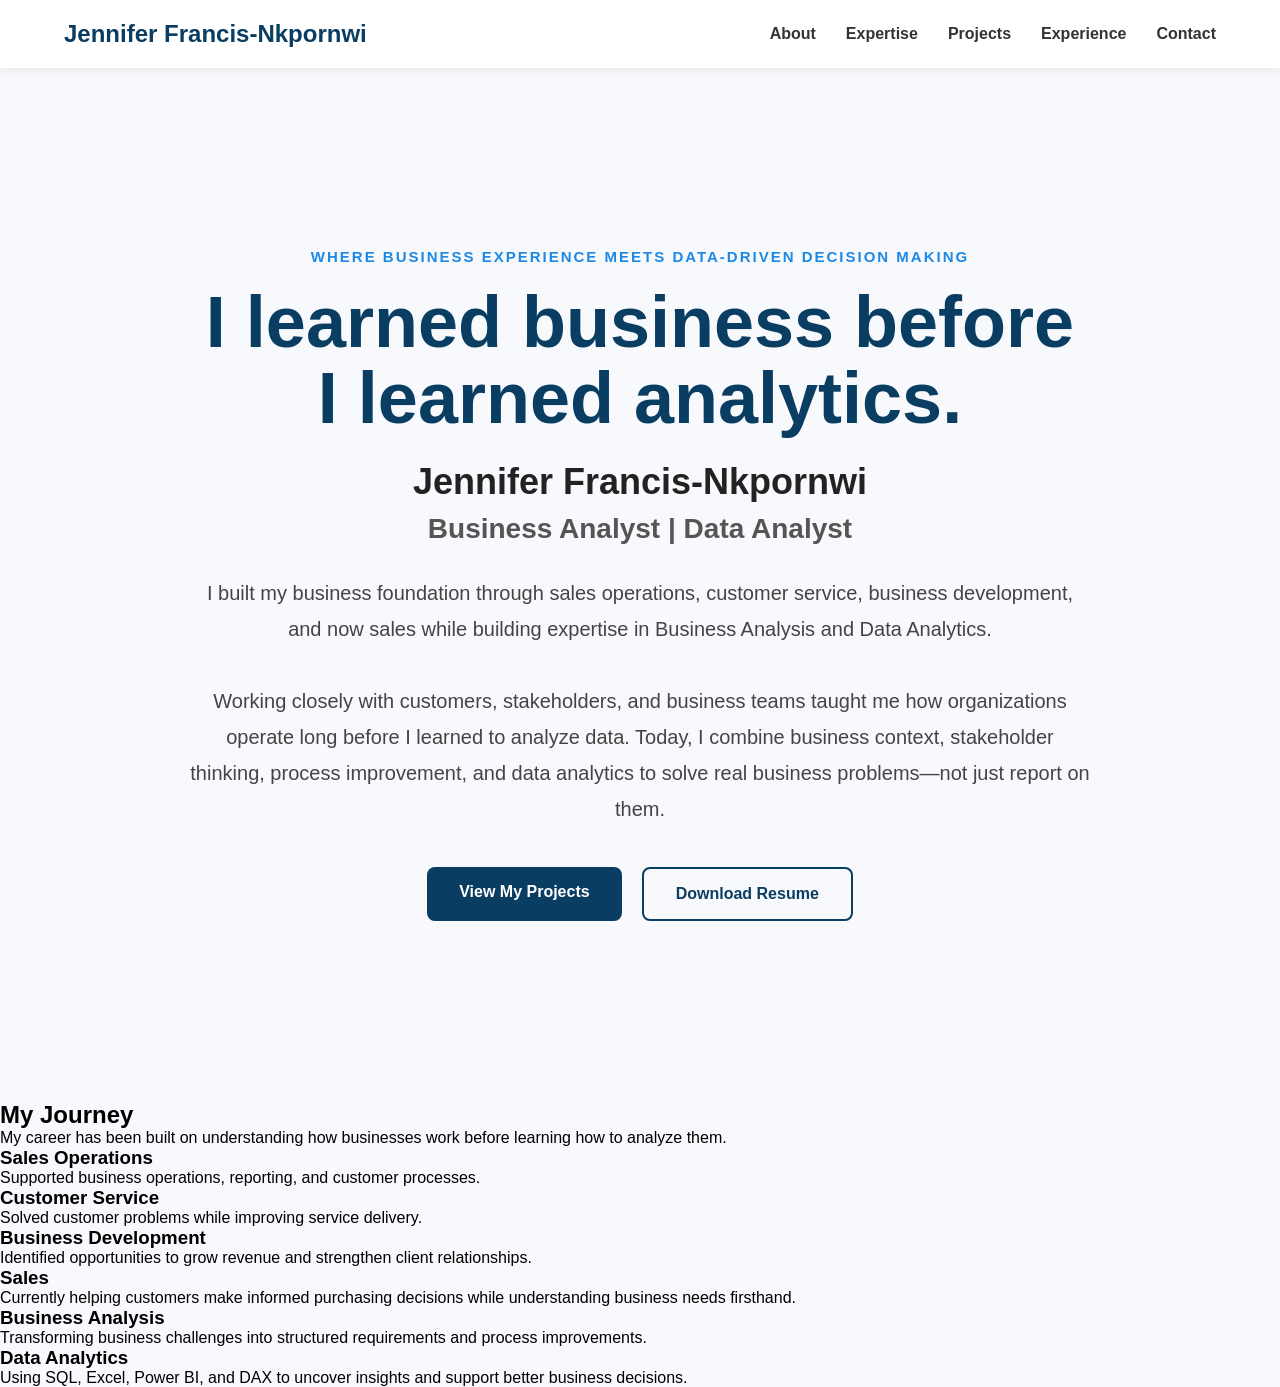
==== index.html @ 4ecb580e "Update index.html" ====
<!DOCTYPE html>
<html lang="en">
<head>
    <meta charset="UTF-8">
    <meta name="viewport" content="width=device-width, initial-scale=1.0">
    <title>Jennifer Francis-Nkpornwi | Business Analyst | Data Analyst</title>

    <link rel="stylesheet" href="css/style.css">
</head>

<body>

    <header>

        <nav class="navbar">

            <div class="logo">
                Jennifer Francis-Nkpornwi
            </div>

            <ul class="nav-links">

                <li><a href="#about">About</a></li>

                <li><a href="#competencies">Expertise</a></li>

                <li><a href="#projects">Projects</a></li>

                <li><a href="#experience">Experience</a></li>

                <li><a href="#contact">Contact</a></li>

            </ul>

        </nav>

    </header>
<section class="hero">

    <div class="hero-content">

        <p class="hero-tagline">
            WHERE BUSINESS EXPERIENCE MEETS DATA-DRIVEN DECISION MAKING
        </p>

        <h1 class="hero-headline">
            I learned business before I learned analytics.
        </h1>

        <h2 class="hero-name">
            Jennifer Francis-Nkpornwi
        </h2>

        <h3 class="hero-title">
            Business Analyst | Data Analyst
        </h3>

        <p class="hero-description">

            I built my business foundation through sales operations,
            customer service, business development, and now sales while
            building expertise in Business Analysis and Data Analytics.

            <br><br>

            Working closely with customers, stakeholders, and business teams
            taught me how organizations operate long before I learned to analyze data.
            Today, I combine business context, stakeholder thinking,
            process improvement, and data analytics to solve real business problems—not just report on them.

        </p>

        <div class="hero-buttons">

            <a href="#projects" class="primary-btn">
                View My Projects
            </a>

            <a href="#" class="secondary-btn">
                Download Resume
            </a>

        </div>

    </div>

</section>
    <section id="about" class="about">

    <div class="section-title">
        <h2>My Journey</h2>
        <p>
            My career has been built on understanding how businesses work before learning how to analyze them.
        </p>
    </div>

    <div class="journey-grid">

        <div class="journey-card">
            <h3>Sales Operations</h3>
            <p>Supported business operations, reporting, and customer processes.</p>
        </div>

        <div class="journey-card">
            <h3>Customer Service</h3>
            <p>Solved customer problems while improving service delivery.</p>
        </div>

        <div class="journey-card">
            <h3>Business Development</h3>
            <p>Identified opportunities to grow revenue and strengthen client relationships.</p>
        </div>

        <div class="journey-card">
            <h3>Sales</h3>
            <p>Currently helping customers make informed purchasing decisions while understanding business needs firsthand.</p>
        </div>

        <div class="journey-card">
            <h3>Business Analysis</h3>
            <p>Transforming business challenges into structured requirements and process improvements.</p>
        </div>

        <div class="journey-card">
            <h3>Data Analytics</h3>
            <p>Using SQL, Excel, Power BI, and DAX to uncover insights and support better business decisions.</p>
        </div>

    </div>

</section>
</body>

<script src="js/script.js"></script>

</html>
---- css/style.css ----
/* Reset */

*{
    margin:0;
    padding:0;
    box-sizing:border-box;
}

/* Page */

body{

    font-family:Arial, Helvetica, sans-serif;

    background:#f7f9fc;

}

/* Header */

header{

    background:white;

    box-shadow:0 2px 10px rgba(0,0,0,.08);

}

/* Navigation */

.navbar{

    width:90%;

    max-width:1200px;

    margin:auto;

    display:flex;

    justify-content:space-between;

    align-items:center;

    padding:20px 0;

}

/* Name */

.logo{

    font-size:24px;

    font-weight:bold;

    color:#0A3D62;

}

/* Menu */

.nav-links{

    list-style:none;

    display:flex;

    gap:30px;

}

/* Links */

.nav-links a{

    text-decoration:none;

    color:#333;

    font-weight:600;

}

/* Hover */

.nav-links a:hover{

    color:#1E88E5;

}




/* ===========================
   HERO SECTION
=========================== */

.hero{

    width:90%;

    max-width:1200px;

    margin:100px auto;

    padding:80px 0;

}

.hero-content{

    max-width:900px;

    margin:auto;

    text-align:center;

}
.hero-tagline{

    color:#1E88E5;

    font-size:15px;

    font-weight:700;

    letter-spacing:2px;

    text-transform:uppercase;

    margin-bottom:20px;

}

.hero-headline{

    font-size:72px;

    line-height:1.05;

    color:#0A3D62;

    margin-bottom:25px;

    font-weight:800;

}

.hero-name{

    font-size:36px;

    color:#222;

    margin-bottom:10px;

}

.hero-title{

    font-size:28px;

    color:#555;

    margin-bottom:30px;

}

.hero-description{

    font-size:20px;

    line-height:1.8;

    color:#444;

    margin-bottom:40px;

}
.hero-buttons{

    display:flex;

    justify-content:center;

    gap:20px;

    flex-wrap:wrap;

}

.primary-btn{

    background:#0A3D62;

    color:white;

    padding:16px 32px;

    border-radius:8px;

    text-decoration:none;

    font-weight:bold;

}

.primary-btn:hover{

    background:#1E88E5;

}

.secondary-btn{

    border:2px solid #0A3D62;

    color:#0A3D62;

    padding:16px 32px;

    border-radius:8px;

    text-decoration:none;

    font-weight:bold;

}

.secondary-btn:hover{

    background:#0A3D62;

    color:white;

}
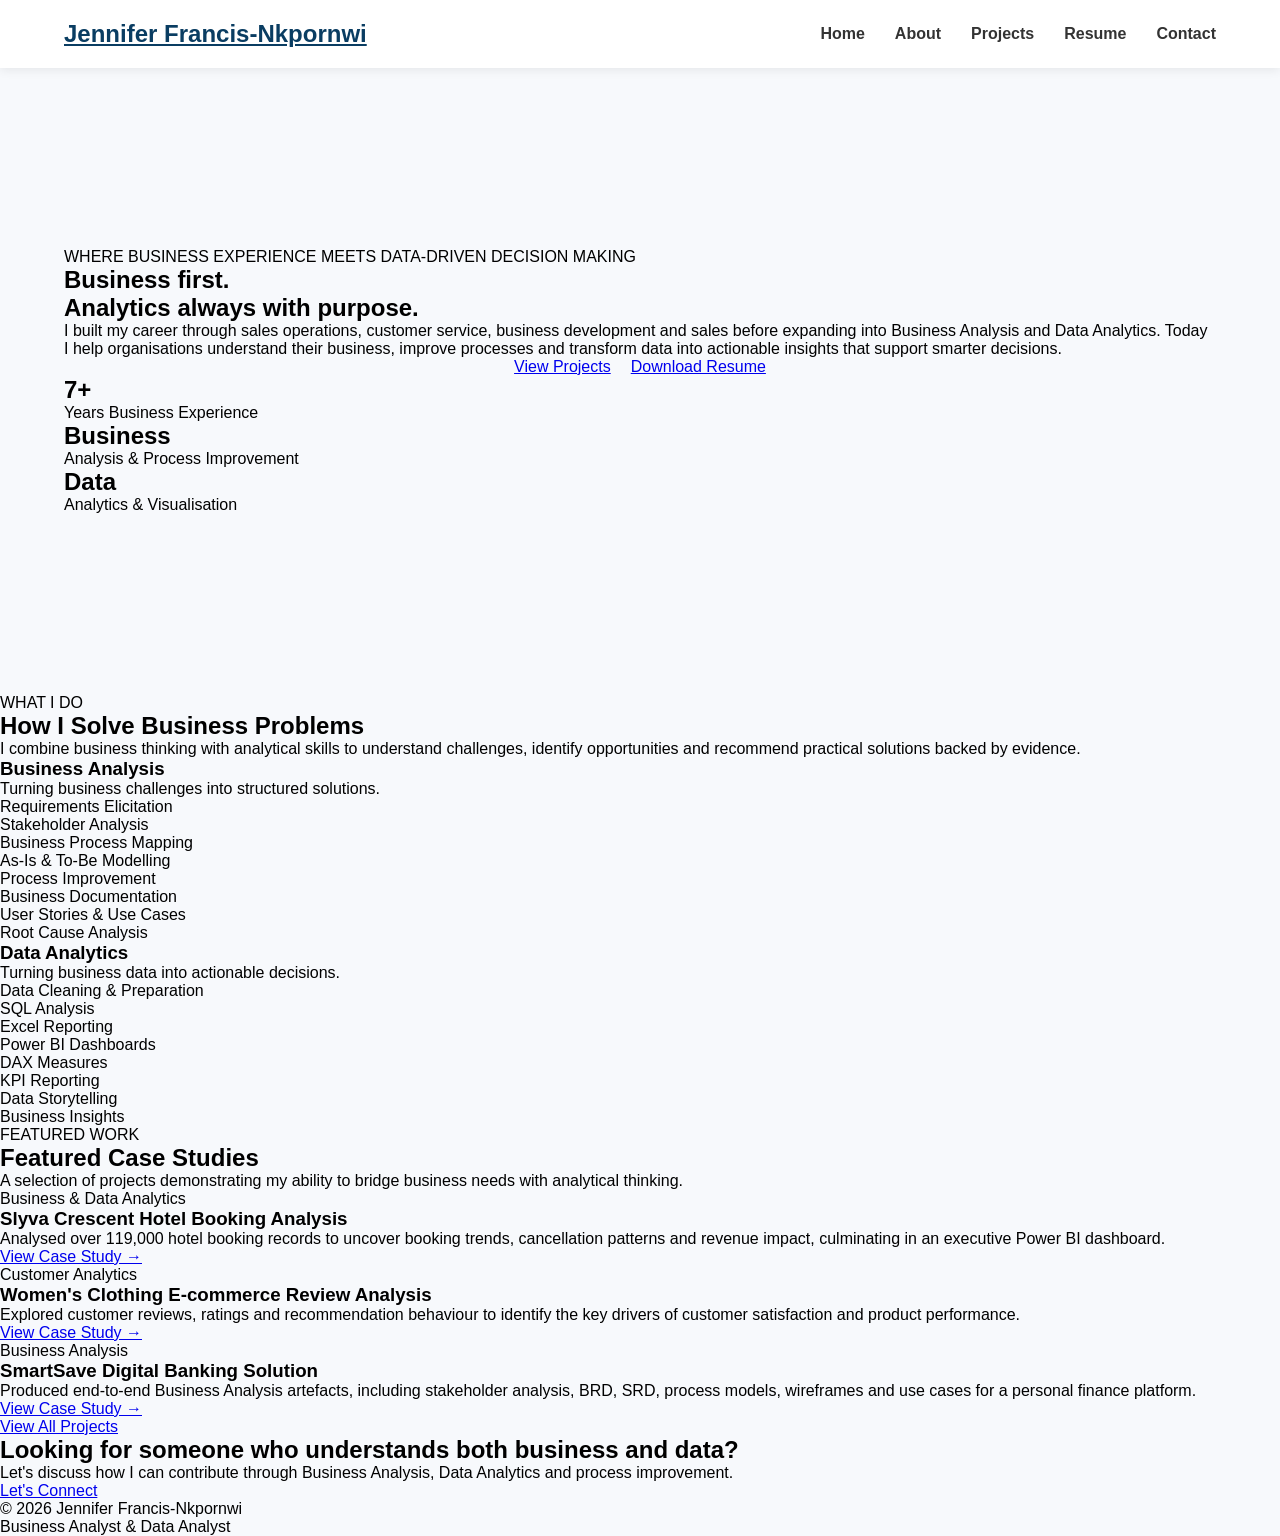
==== commit 4f5d2277: "Update index.html" ====
--- a/index.html
+++ b/index.html
@@ -1,136 +1,422 @@
 <!DOCTYPE html>
 <html lang="en">
+
 <head>
     <meta charset="UTF-8">
     <meta name="viewport" content="width=device-width, initial-scale=1.0">
-    <title>Jennifer Francis-Nkpornwi | Business Analyst | Data Analyst</title>
+
+    <title>Jennifer Francis-Nkpornwi | Business Analyst & Data Analyst</title>
+
+    <meta name="description"
+        content="Business Analyst and Data Analyst helping organizations improve processes, uncover insights and make better business decisions through Business Analysis and Data Analytics.">
 
     <link rel="stylesheet" href="css/style.css">
+
 </head>
 
 <body>
 
+    <!-- ==========================
+         HEADER
+    =========================== -->
+
     <header>
 
         <nav class="navbar">
 
-            <div class="logo">
+            <a href="index.html" class="logo">
                 Jennifer Francis-Nkpornwi
+            </a>
+
+            <ul class="nav-links">
+
+                <li><a href="index.html">Home</a></li>
+
+                <li><a href="about.html">About</a></li>
+
+                <li><a href="projects.html">Projects</a></li>
+
+                <li><a href="resume.html">Resume</a></li>
+
+                <li><a href="contact.html">Contact</a></li>
+
+            </ul>
+
+        </nav>
+
+    </header>
+
+    <!-- ==========================
+         HERO
+    =========================== -->
+
+    <section class="hero">
+
+        <div class="hero-text">
+
+            <span class="eyebrow">
+
+                WHERE BUSINESS EXPERIENCE MEETS DATA-DRIVEN DECISION MAKING
+
+            </span>
+
+            <h1>
+
+                Business first.<br>
+
+                Analytics always with purpose.
+
+            </h1>
+
+            <p class="intro">
+
+                I built my career through sales operations, customer service,
+                business development and sales before expanding into Business
+                Analysis and Data Analytics.
+
+                Today I help organisations understand their business,
+                improve processes and transform data into actionable insights
+                that support smarter decisions.
+
+            </p>
+
+            <div class="hero-buttons">
+
+                <a href="projects.html" class="btn-primary">
+
+                    View Projects
+
+                </a>
+
+                <a href="resume.html" class="btn-secondary">
+
+                    Download Resume
+
+                </a>
+
             </div>
 
-            <ul class="nav-links">
-
-                <li><a href="#about">About</a></li>
-
-                <li><a href="#competencies">Expertise</a></li>
-
-                <li><a href="#projects">Projects</a></li>
-
-                <li><a href="#experience">Experience</a></li>
-
-                <li><a href="#contact">Contact</a></li>
-
-            </ul>
-
-        </nav>
-
-    </header>
-<section class="hero">
-
-    <div class="hero-content">
-
-        <p class="hero-tagline">
-            WHERE BUSINESS EXPERIENCE MEETS DATA-DRIVEN DECISION MAKING
+        </div>
+
+        <div class="hero-card">
+
+            <div class="stat">
+
+                <h2>7+</h2>
+
+                <p>Years Business Experience</p>
+
+            </div>
+
+            <div class="stat">
+
+                <h2>Business</h2>
+
+                <p>Analysis & Process Improvement</p>
+
+            </div>
+
+            <div class="stat">
+
+                <h2>Data</h2>
+
+                <p>Analytics & Visualisation</p>
+
+            </div>
+
+        </div>
+
+    </section>
+
+    <!-- ==========================
+         HOW I SOLVE BUSINESS PROBLEMS
+    =========================== -->
+
+    <section class="services">
+
+        <div class="section-heading">
+
+            <span>WHAT I DO</span>
+
+            <h2>
+
+                How I Solve Business Problems
+
+            </h2>
+
+            <p>
+
+                I combine business thinking with analytical skills to understand
+                challenges, identify opportunities and recommend practical
+                solutions backed by evidence.
+
+            </p>
+
+        </div>
+
+        <div class="services-grid">
+
+            <article class="service-card">
+
+                <h3>
+
+                    Business Analysis
+
+                </h3>
+
+                <p>
+
+                    Turning business challenges into structured solutions.
+
+                </p>
+
+                <ul>
+
+                    <li>Requirements Elicitation</li>
+
+                    <li>Stakeholder Analysis</li>
+
+                    <li>Business Process Mapping</li>
+
+                    <li>As-Is & To-Be Modelling</li>
+
+                    <li>Process Improvement</li>
+
+                    <li>Business Documentation</li>
+
+                    <li>User Stories & Use Cases</li>
+
+                    <li>Root Cause Analysis</li>
+
+                </ul>
+
+            </article>
+
+            <article class="service-card">
+
+                <h3>
+
+                    Data Analytics
+
+                </h3>
+
+                <p>
+
+                    Turning business data into actionable decisions.
+
+                </p>
+
+                <ul>
+
+                    <li>Data Cleaning & Preparation</li>
+
+                    <li>SQL Analysis</li>
+
+                    <li>Excel Reporting</li>
+
+                    <li>Power BI Dashboards</li>
+
+                    <li>DAX Measures</li>
+
+                    <li>KPI Reporting</li>
+
+                    <li>Data Storytelling</li>
+
+                    <li>Business Insights</li>
+
+                </ul>
+
+            </article>
+
+        </div>
+
+    </section>
+
+        <!-- ==========================
+         FEATURED CASE STUDIES
+    =========================== -->
+
+    <section class="projects">
+
+        <div class="section-heading">
+
+            <span>FEATURED WORK</span>
+
+            <h2>Featured Case Studies</h2>
+
+            <p>
+                A selection of projects demonstrating my ability to bridge
+                business needs with analytical thinking.
+            </p>
+
+        </div>
+
+        <div class="project-grid">
+
+            <article class="project-card">
+
+                <div class="project-content">
+
+                    <span class="project-type">
+                        Business & Data Analytics
+                    </span>
+
+                    <h3>
+                        Slyva Crescent Hotel Booking Analysis
+                    </h3>
+
+                    <p>
+
+                        Analysed over 119,000 hotel booking records to uncover
+                        booking trends, cancellation patterns and revenue impact,
+                        culminating in an executive Power BI dashboard.
+
+                    </p>
+
+                    <a href="projects.html" class="project-link">
+
+                        View Case Study →
+
+                    </a>
+
+                </div>
+
+            </article>
+
+            <article class="project-card">
+
+                <div class="project-content">
+
+                    <span class="project-type">
+                        Customer Analytics
+                    </span>
+
+                    <h3>
+
+                        Women's Clothing E-commerce Review Analysis
+
+                    </h3>
+
+                    <p>
+
+                        Explored customer reviews, ratings and recommendation
+                        behaviour to identify the key drivers of customer
+                        satisfaction and product performance.
+
+                    </p>
+
+                    <a href="projects.html" class="project-link">
+
+                        View Case Study →
+
+                    </a>
+
+                </div>
+
+            </article>
+
+            <article class="project-card">
+
+                <div class="project-content">
+
+                    <span class="project-type">
+
+                        Business Analysis
+
+                    </span>
+
+                    <h3>
+
+                        SmartSave Digital Banking Solution
+
+                    </h3>
+
+                    <p>
+
+                        Produced end-to-end Business Analysis artefacts,
+                        including stakeholder analysis, BRD, SRD,
+                        process models, wireframes and use cases for a
+                        personal finance platform.
+
+                    </p>
+
+                    <a href="projects.html" class="project-link">
+
+                        View Case Study →
+
+                    </a>
+
+                </div>
+
+            </article>
+
+        </div>
+
+        <div class="projects-button">
+
+            <a href="projects.html" class="btn-primary">
+
+                View All Projects
+
+            </a>
+
+        </div>
+
+    </section>
+
+    <!-- ==========================
+         CALL TO ACTION
+    =========================== -->
+
+    <section class="cta">
+
+        <div class="cta-content">
+
+            <h2>
+
+                Looking for someone who understands both
+                business and data?
+
+            </h2>
+
+            <p>
+
+                Let's discuss how I can contribute through
+                Business Analysis, Data Analytics and
+                process improvement.
+
+            </p>
+
+            <a href="contact.html" class="btn-primary">
+
+                Let's Connect
+
+            </a>
+
+        </div>
+
+    </section>
+
+    <!-- ==========================
+         FOOTER
+    =========================== -->
+
+    <footer>
+
+        <p>
+
+            © 2026 Jennifer Francis-Nkpornwi
+
+            <br>
+
+            Business Analyst & Data Analyst
+
         </p>
 
-        <h1 class="hero-headline">
-            I learned business before I learned analytics.
-        </h1>
-
-        <h2 class="hero-name">
-            Jennifer Francis-Nkpornwi
-        </h2>
-
-        <h3 class="hero-title">
-            Business Analyst | Data Analyst
-        </h3>
-
-        <p class="hero-description">
-
-            I built my business foundation through sales operations,
-            customer service, business development, and now sales while
-            building expertise in Business Analysis and Data Analytics.
-
-            <br><br>
-
-            Working closely with customers, stakeholders, and business teams
-            taught me how organizations operate long before I learned to analyze data.
-            Today, I combine business context, stakeholder thinking,
-            process improvement, and data analytics to solve real business problems—not just report on them.
-
-        </p>
-
-        <div class="hero-buttons">
-
-            <a href="#projects" class="primary-btn">
-                View My Projects
-            </a>
-
-            <a href="#" class="secondary-btn">
-                Download Resume
-            </a>
-
-        </div>
-
-    </div>
-
-</section>
-    <section id="about" class="about">
-
-    <div class="section-title">
-        <h2>My Journey</h2>
-        <p>
-            My career has been built on understanding how businesses work before learning how to analyze them.
-        </p>
-    </div>
-
-    <div class="journey-grid">
-
-        <div class="journey-card">
-            <h3>Sales Operations</h3>
-            <p>Supported business operations, reporting, and customer processes.</p>
-        </div>
-
-        <div class="journey-card">
-            <h3>Customer Service</h3>
-            <p>Solved customer problems while improving service delivery.</p>
-        </div>
-
-        <div class="journey-card">
-            <h3>Business Development</h3>
-            <p>Identified opportunities to grow revenue and strengthen client relationships.</p>
-        </div>
-
-        <div class="journey-card">
-            <h3>Sales</h3>
-            <p>Currently helping customers make informed purchasing decisions while understanding business needs firsthand.</p>
-        </div>
-
-        <div class="journey-card">
-            <h3>Business Analysis</h3>
-            <p>Transforming business challenges into structured requirements and process improvements.</p>
-        </div>
-
-        <div class="journey-card">
-            <h3>Data Analytics</h3>
-            <p>Using SQL, Excel, Power BI, and DAX to uncover insights and support better business decisions.</p>
-        </div>
-
-    </div>
-
-</section>
+    </footer>
+
+    <script src="js/script.js"></script>
+
 </body>
 
-<script src="js/script.js"></script>
-
 </html>
--- a/css/style.css
+++ b/css/style.css
@@ -236,3 +236,68 @@
     color:white;
 
 }
+
+/* ==========================
+   ABOUT
+========================== */
+
+.about{
+
+    width:90%;
+    max-width:1200px;
+    margin:100px auto;
+
+}
+
+.section-title{
+
+    text-align:center;
+    margin-bottom:60px;
+
+}
+
+.section-title h2{
+
+    font-size:42px;
+    color:#0A3D62;
+    margin-bottom:15px;
+
+}
+
+.section-title p{
+
+    font-size:20px;
+    color:#555;
+
+}
+
+.journey-grid{
+
+    display:grid;
+    grid-template-columns:repeat(auto-fit,minmax(280px,1fr));
+    gap:25px;
+
+}
+
+.journey-card{
+
+    background:white;
+    padding:30px;
+    border-radius:12px;
+    box-shadow:0 5px 15px rgba(0,0,0,.08);
+    transition:.3s;
+
+}
+
+.journey-card:hover{
+
+    transform:translateY(-8px);
+
+}
+
+.journey-card h3{
+
+    color:#0A3D62;
+    margin-bottom:15px;
+
+}
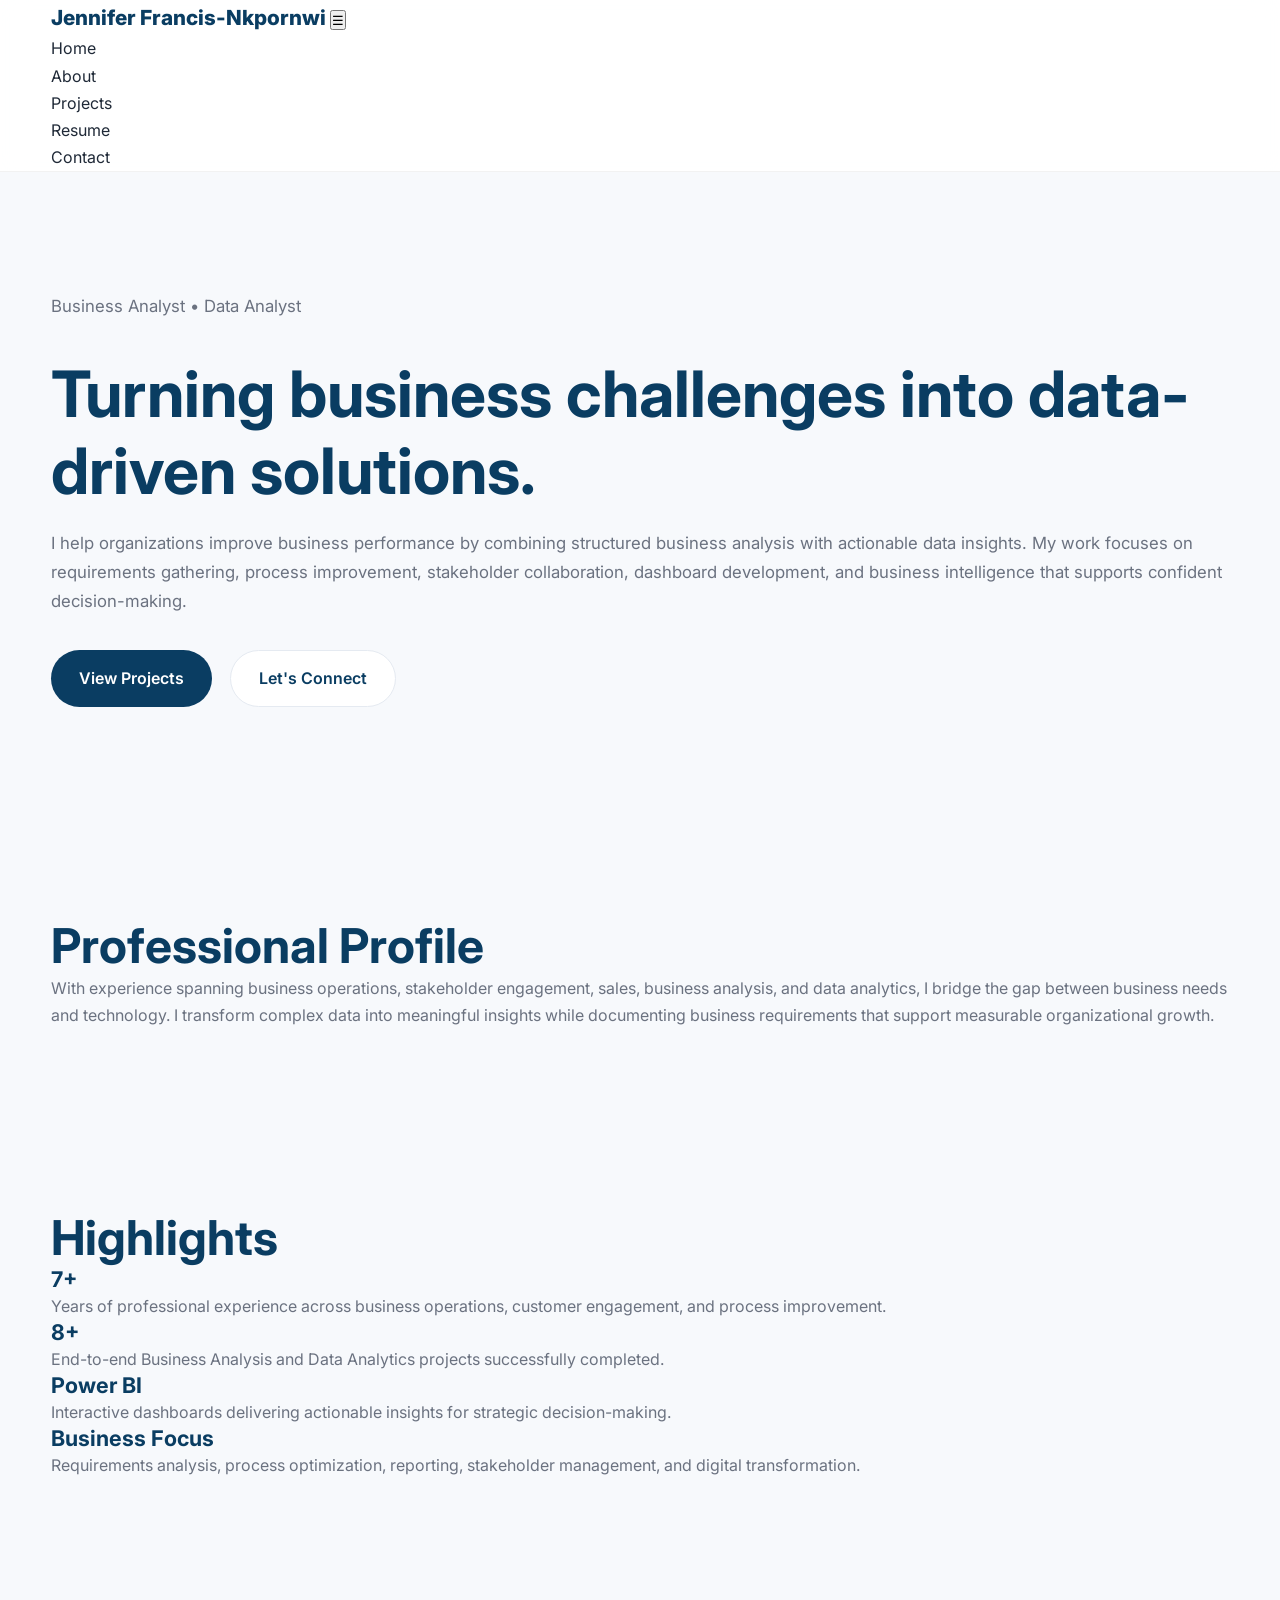
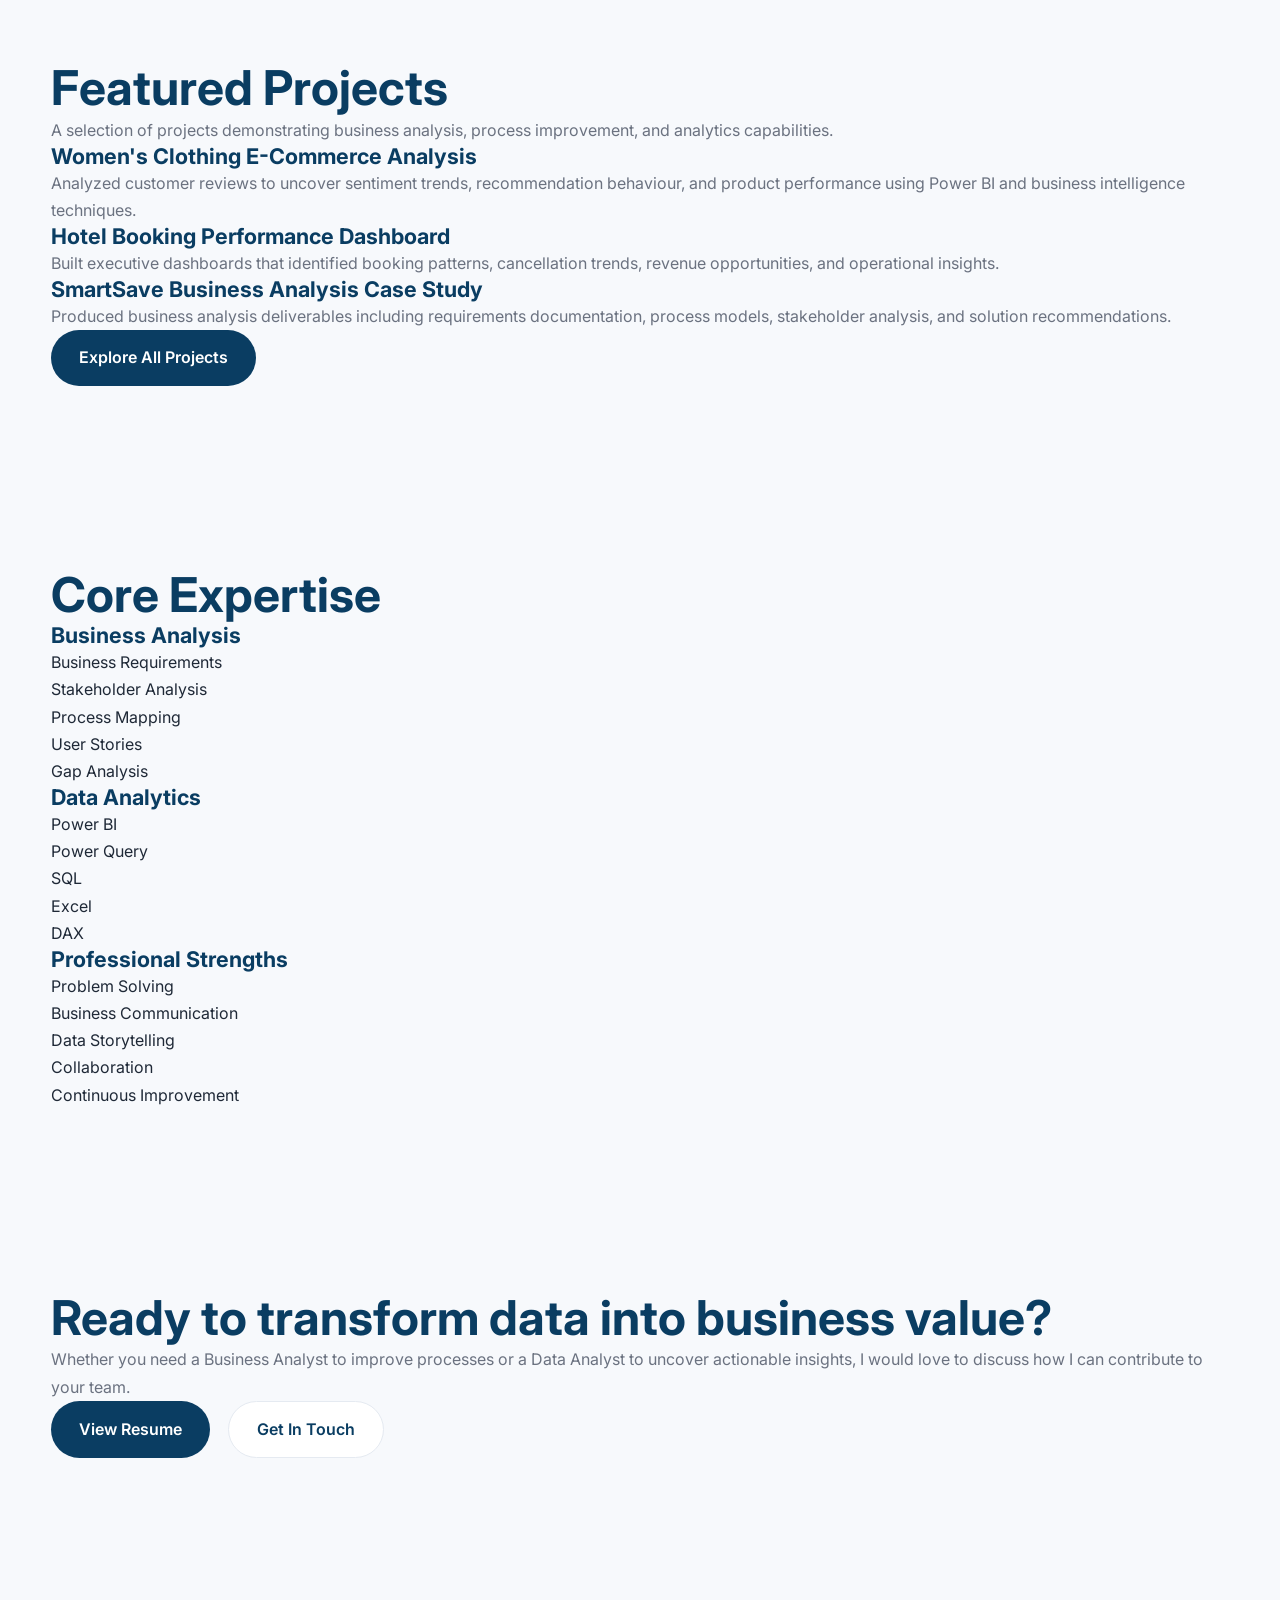
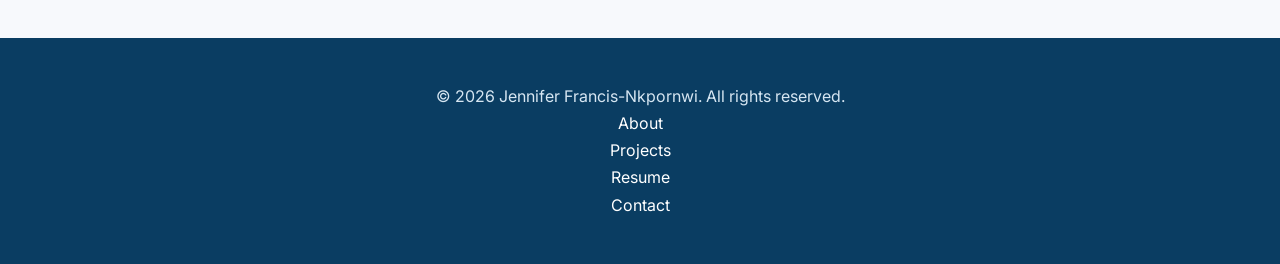
==== commit 68513d51: "Update index.html" ====
--- a/index.html
+++ b/index.html
@@ -1,422 +1,436 @@
 <!DOCTYPE html>
 <html lang="en">
-
 <head>
     <meta charset="UTF-8">
+    <meta http-equiv="X-UA-Compatible" content="IE=edge">
     <meta name="viewport" content="width=device-width, initial-scale=1.0">
 
     <title>Jennifer Francis-Nkpornwi | Business Analyst & Data Analyst</title>
 
-    <meta name="description"
-        content="Business Analyst and Data Analyst helping organizations improve processes, uncover insights and make better business decisions through Business Analysis and Data Analytics.">
-
+    <meta name="description" content="Jennifer Francis-Nkpornwi is a Business Analyst and Data Analyst specializing in business process improvement, data analytics, Power BI dashboards, requirements analysis, and digital transformation.">
+    <meta name="keywords" content="Jennifer Francis-Nkpornwi, Business Analyst, Data Analyst, Power BI, SQL, Excel, Business Analysis, Data Analytics, Process Improvement, Portfolio">
+    <meta name="author" content="Jennifer Francis-Nkpornwi">
+    <meta name="robots" content="index, follow">
+    <meta name="theme-color" content="#0f172a">
+
+    <meta property="og:title" content="Jennifer Francis-Nkpornwi | Business Analyst & Data Analyst">
+    <meta property="og:description" content="Portfolio showcasing Business Analysis, Data Analytics, Power BI dashboards, and digital transformation projects.">
+    <meta property="og:type" content="website">
+    <meta property="og:image" content="assets/images/profile.jpg">
+
+    <link rel="icon" href="assets/favicon.ico">
     <link rel="stylesheet" href="css/style.css">
 
+    <script defer src="js/script.js"></script>
 </head>
 
 <body>
 
-    <!-- ==========================
-         HEADER
-    =========================== -->
-
-    <header>
-
-        <nav class="navbar">
-
-            <a href="index.html" class="logo">
-                Jennifer Francis-Nkpornwi
-            </a>
-
-            <ul class="nav-links">
-
-                <li><a href="index.html">Home</a></li>
-
-                <li><a href="about.html">About</a></li>
-
-                <li><a href="projects.html">Projects</a></li>
-
-                <li><a href="resume.html">Resume</a></li>
-
-                <li><a href="contact.html">Contact</a></li>
+<header class="site-header">
+
+    <div class="container">
+
+        <a href="index.html" class="logo" aria-label="Jennifer Francis-Nkpornwi Home">
+            Jennifer Francis-Nkpornwi
+        </a>
+
+        <button class="nav-toggle"
+                aria-label="Open navigation"
+                aria-expanded="false">
+            ☰
+        </button>
+
+        <nav class="site-nav" aria-label="Primary Navigation">
+
+            <ul>
+
+                <li>
+                    <a href="index.html" aria-current="page">Home</a>
+                </li>
+
+                <li>
+                    <a href="about.html">About</a>
+                </li>
+
+                <li>
+                    <a href="projects.html">Projects</a>
+                </li>
+
+                <li>
+                    <a href="resume.html">Resume</a>
+                </li>
+
+                <li>
+                    <a href="contact.html">Contact</a>
+                </li>
 
             </ul>
 
         </nav>
 
-    </header>
-
-    <!-- ==========================
-         HERO
-    =========================== -->
+    </div>
+
+</header>
+
+<main>
+
+    <!-- Hero -->
 
     <section class="hero">
 
-        <div class="hero-text">
-
-            <span class="eyebrow">
-
-                WHERE BUSINESS EXPERIENCE MEETS DATA-DRIVEN DECISION MAKING
-
-            </span>
-
-            <h1>
-
-                Business first.<br>
-
-                Analytics always with purpose.
-
-            </h1>
-
-            <p class="intro">
-
-                I built my career through sales operations, customer service,
-                business development and sales before expanding into Business
-                Analysis and Data Analytics.
-
-                Today I help organisations understand their business,
-                improve processes and transform data into actionable insights
-                that support smarter decisions.
-
+        <div class="container">
+
+            <div class="hero-content">
+
+                <p class="eyebrow">
+                    Business Analyst • Data Analyst
+                </p>
+
+                <h1>
+                    Turning business challenges into data-driven solutions.
+                </h1>
+
+                <p class="hero-description">
+                    I help organizations improve business performance by combining
+                    structured business analysis with actionable data insights.
+                    My work focuses on requirements gathering, process improvement,
+                    stakeholder collaboration, dashboard development, and business
+                    intelligence that supports confident decision-making.
+                </p>
+
+                <div class="hero-actions">
+
+                    <a href="projects.html" class="btn btn-primary">
+                        View Projects
+                    </a>
+
+                    <a href="contact.html" class="btn btn-secondary">
+                        Let's Connect
+                    </a>
+
+                </div>
+
+            </div>
+
+        </div>
+
+    </section>
+
+    <!-- Professional Summary -->
+
+    <section class="section">
+
+        <div class="container">
+
+            <div class="section-header">
+
+                <h2>
+                    Professional Profile
+                </h2>
+
+                <p>
+                    With experience spanning business operations, stakeholder
+                    engagement, sales, business analysis, and data analytics,
+                    I bridge the gap between business needs and technology.
+                    I transform complex data into meaningful insights while
+                    documenting business requirements that support measurable
+                    organizational growth.
+                </p>
+
+            </div>
+
+        </div>
+
+    </section>
+
+    <!-- Statistics -->
+
+    <section class="section">
+
+        <div class="container">
+
+            <div class="section-header">
+
+                <h2>
+                    Highlights
+                </h2>
+
+            </div>
+
+            <div class="stats-grid">
+
+                <article class="stat-card">
+
+                    <h3>7+</h3>
+
+                    <p>
+                        Years of professional experience across business operations,
+                        customer engagement, and process improvement.
+                    </p>
+
+                </article>
+
+                <article class="stat-card">
+
+                    <h3>8+</h3>
+
+                    <p>
+                        End-to-end Business Analysis and Data Analytics projects
+                        successfully completed.
+                    </p>
+
+                </article>
+
+                <article class="stat-card">
+
+                    <h3>Power BI</h3>
+
+                    <p>
+                        Interactive dashboards delivering actionable insights for
+                        strategic decision-making.
+                    </p>
+
+                </article>
+
+                <article class="stat-card">
+
+                    <h3>Business Focus</h3>
+
+                    <p>
+                        Requirements analysis, process optimization, reporting,
+                        stakeholder management, and digital transformation.
+                    </p>
+
+                </article>
+
+            </div>
+
+        </div>
+
+    </section>
+
+    <!-- Featured Projects -->
+
+    <section class="section">
+
+        <div class="container">
+
+            <div class="section-header">
+
+                <h2>
+                    Featured Projects
+                </h2>
+
+                <p>
+                    A selection of projects demonstrating business analysis,
+                    process improvement, and analytics capabilities.
+                </p>
+
+            </div>
+
+            <div class="project-grid">
+
+                <article class="project-card">
+
+                    <h3>
+                        Women's Clothing E-Commerce Analysis
+                    </h3>
+
+                    <p>
+                        Analyzed customer reviews to uncover sentiment trends,
+                        recommendation behaviour, and product performance using
+                        Power BI and business intelligence techniques.
+                    </p>
+
+                </article>
+
+                <article class="project-card">
+
+                    <h3>
+                        Hotel Booking Performance Dashboard
+                    </h3>
+
+                    <p>
+                        Built executive dashboards that identified booking
+                        patterns, cancellation trends, revenue opportunities,
+                        and operational insights.
+                    </p>
+
+                </article>
+
+                <article class="project-card">
+
+                    <h3>
+                        SmartSave Business Analysis Case Study
+                    </h3>
+
+                    <p>
+                        Produced business analysis deliverables including
+                        requirements documentation, process models,
+                        stakeholder analysis, and solution recommendations.
+                    </p>
+
+                </article>
+
+            </div>
+
+            <div class="section-action">
+
+                <a href="projects.html" class="btn btn-primary">
+                    Explore All Projects
+                </a>
+
+            </div>
+
+        </div>
+
+    </section>
+
+    <!-- Skills -->
+
+    <section class="section">
+
+        <div class="container">
+
+            <div class="section-header">
+
+                <h2>
+                    Core Expertise
+                </h2>
+
+            </div>
+
+            <div class="skills-grid">
+
+                <article class="skill-card">
+
+                    <h3>
+                        Business Analysis
+                    </h3>
+
+                    <ul>
+
+                        <li>Business Requirements</li>
+                        <li>Stakeholder Analysis</li>
+                        <li>Process Mapping</li>
+                        <li>User Stories</li>
+                        <li>Gap Analysis</li>
+
+                    </ul>
+
+                </article>
+
+                <article class="skill-card">
+
+                    <h3>
+                        Data Analytics
+                    </h3>
+
+                    <ul>
+
+                        <li>Power BI</li>
+                        <li>Power Query</li>
+                        <li>SQL</li>
+                        <li>Excel</li>
+                        <li>DAX</li>
+
+                    </ul>
+
+                </article>
+
+                <article class="skill-card">
+
+                    <h3>
+                        Professional Strengths
+                    </h3>
+
+                    <ul>
+
+                        <li>Problem Solving</li>
+                        <li>Business Communication</li>
+                        <li>Data Storytelling</li>
+                        <li>Collaboration</li>
+                        <li>Continuous Improvement</li>
+
+                    </ul>
+
+                </article>
+
+            </div>
+
+        </div>
+
+    </section>
+
+    <!-- CTA -->
+
+    <section class="section cta">
+
+        <div class="container">
+
+            <h2>
+                Ready to transform data into business value?
+            </h2>
+
+            <p>
+                Whether you need a Business Analyst to improve processes or
+                a Data Analyst to uncover actionable insights, I would love
+                to discuss how I can contribute to your team.
             </p>
 
-            <div class="hero-buttons">
-
-                <a href="projects.html" class="btn-primary">
-
-                    View Projects
-
+            <div class="hero-actions">
+
+                <a href="resume.html" class="btn btn-primary">
+                    View Resume
                 </a>
 
-                <a href="resume.html" class="btn-secondary">
-
-                    Download Resume
-
+                <a href="contact.html" class="btn btn-secondary">
+                    Get In Touch
                 </a>
 
             </div>
 
         </div>
 
-        <div class="hero-card">
-
-            <div class="stat">
-
-                <h2>7+</h2>
-
-                <p>Years Business Experience</p>
-
-            </div>
-
-            <div class="stat">
-
-                <h2>Business</h2>
-
-                <p>Analysis & Process Improvement</p>
-
-            </div>
-
-            <div class="stat">
-
-                <h2>Data</h2>
-
-                <p>Analytics & Visualisation</p>
-
-            </div>
-
-        </div>
-
-    </section>
-
-    <!-- ==========================
-         HOW I SOLVE BUSINESS PROBLEMS
-    =========================== -->
-
-    <section class="services">
-
-        <div class="section-heading">
-
-            <span>WHAT I DO</span>
-
-            <h2>
-
-                How I Solve Business Problems
-
-            </h2>
-
-            <p>
-
-                I combine business thinking with analytical skills to understand
-                challenges, identify opportunities and recommend practical
-                solutions backed by evidence.
-
-            </p>
-
-        </div>
-
-        <div class="services-grid">
-
-            <article class="service-card">
-
-                <h3>
-
-                    Business Analysis
-
-                </h3>
-
-                <p>
-
-                    Turning business challenges into structured solutions.
-
-                </p>
-
-                <ul>
-
-                    <li>Requirements Elicitation</li>
-
-                    <li>Stakeholder Analysis</li>
-
-                    <li>Business Process Mapping</li>
-
-                    <li>As-Is & To-Be Modelling</li>
-
-                    <li>Process Improvement</li>
-
-                    <li>Business Documentation</li>
-
-                    <li>User Stories & Use Cases</li>
-
-                    <li>Root Cause Analysis</li>
-
-                </ul>
-
-            </article>
-
-            <article class="service-card">
-
-                <h3>
-
-                    Data Analytics
-
-                </h3>
-
-                <p>
-
-                    Turning business data into actionable decisions.
-
-                </p>
-
-                <ul>
-
-                    <li>Data Cleaning & Preparation</li>
-
-                    <li>SQL Analysis</li>
-
-                    <li>Excel Reporting</li>
-
-                    <li>Power BI Dashboards</li>
-
-                    <li>DAX Measures</li>
-
-                    <li>KPI Reporting</li>
-
-                    <li>Data Storytelling</li>
-
-                    <li>Business Insights</li>
-
-                </ul>
-
-            </article>
-
-        </div>
-
-    </section>
-
-        <!-- ==========================
-         FEATURED CASE STUDIES
-    =========================== -->
-
-    <section class="projects">
-
-        <div class="section-heading">
-
-            <span>FEATURED WORK</span>
-
-            <h2>Featured Case Studies</h2>
-
-            <p>
-                A selection of projects demonstrating my ability to bridge
-                business needs with analytical thinking.
-            </p>
-
-        </div>
-
-        <div class="project-grid">
-
-            <article class="project-card">
-
-                <div class="project-content">
-
-                    <span class="project-type">
-                        Business & Data Analytics
-                    </span>
-
-                    <h3>
-                        Slyva Crescent Hotel Booking Analysis
-                    </h3>
-
-                    <p>
-
-                        Analysed over 119,000 hotel booking records to uncover
-                        booking trends, cancellation patterns and revenue impact,
-                        culminating in an executive Power BI dashboard.
-
-                    </p>
-
-                    <a href="projects.html" class="project-link">
-
-                        View Case Study →
-
-                    </a>
-
-                </div>
-
-            </article>
-
-            <article class="project-card">
-
-                <div class="project-content">
-
-                    <span class="project-type">
-                        Customer Analytics
-                    </span>
-
-                    <h3>
-
-                        Women's Clothing E-commerce Review Analysis
-
-                    </h3>
-
-                    <p>
-
-                        Explored customer reviews, ratings and recommendation
-                        behaviour to identify the key drivers of customer
-                        satisfaction and product performance.
-
-                    </p>
-
-                    <a href="projects.html" class="project-link">
-
-                        View Case Study →
-
-                    </a>
-
-                </div>
-
-            </article>
-
-            <article class="project-card">
-
-                <div class="project-content">
-
-                    <span class="project-type">
-
-                        Business Analysis
-
-                    </span>
-
-                    <h3>
-
-                        SmartSave Digital Banking Solution
-
-                    </h3>
-
-                    <p>
-
-                        Produced end-to-end Business Analysis artefacts,
-                        including stakeholder analysis, BRD, SRD,
-                        process models, wireframes and use cases for a
-                        personal finance platform.
-
-                    </p>
-
-                    <a href="projects.html" class="project-link">
-
-                        View Case Study →
-
-                    </a>
-
-                </div>
-
-            </article>
-
-        </div>
-
-        <div class="projects-button">
-
-            <a href="projects.html" class="btn-primary">
-
-                View All Projects
-
-            </a>
-
-        </div>
-
-    </section>
-
-    <!-- ==========================
-         CALL TO ACTION
-    =========================== -->
-
-    <section class="cta">
-
-        <div class="cta-content">
-
-            <h2>
-
-                Looking for someone who understands both
-                business and data?
-
-            </h2>
-
-            <p>
-
-                Let's discuss how I can contribute through
-                Business Analysis, Data Analytics and
-                process improvement.
-
-            </p>
-
-            <a href="contact.html" class="btn-primary">
-
-                Let's Connect
-
-            </a>
-
-        </div>
-
-    </section>
-
-    <!-- ==========================
-         FOOTER
-    =========================== -->
-
-    <footer>
+    </section>
+
+</main>
+
+<footer class="site-footer">
+
+    <div class="container">
 
         <p>
-
-            © 2026 Jennifer Francis-Nkpornwi
-
-            <br>
-
-            Business Analyst & Data Analyst
-
+            © 2026 Jennifer Francis-Nkpornwi. All rights reserved.
         </p>
 
-    </footer>
-
-    <script src="js/script.js"></script>
+        <nav aria-label="Footer Navigation">
+
+            <ul>
+
+                <li>
+                    <a href="about.html">About</a>
+                </li>
+
+                <li>
+                    <a href="projects.html">Projects</a>
+                </li>
+
+                <li>
+                    <a href="resume.html">Resume</a>
+                </li>
+
+                <li>
+                    <a href="contact.html">Contact</a>
+                </li>
+
+            </ul>
+
+        </nav>
+
+    </div>
+
+</footer>
 
 </body>
-
 </html>
--- a/css/style.css
+++ b/css/style.css
@@ -1,303 +1,1010 @@
-/* Reset */
-
-*{
+/* ==========================================================
+   Jennifer Francis-Nkpornwi Portfolio
+   Global Stylesheet
+   Design System:
+   Microsoft • Deloitte • Accenture Inspired
+   ========================================================== */
+
+/* ===========================
+   Google Font
+=========================== */
+@import url('https://fonts.googleapis.com/css2?family=Inter:wght@300;400;500;600;700;800;900&display=swap');
+
+/* ===========================
+   CSS Variables
+=========================== */
+
+:root{
+
+    --primary:#0A3D62;
+    --primary-light:#1B75BC;
+    --primary-dark:#072C46;
+
+    --background:#F7F9FC;
+    --surface:#FFFFFF;
+    --border:#E5EAF1;
+
+    --text:#1F2937;
+    --text-light:#6B7280;
+
+    --success:#22C55E;
+    --warning:#F59E0B;
+
+    --shadow-sm:0 3px 12px rgba(15,23,42,.06);
+    --shadow-md:0 10px 25px rgba(15,23,42,.08);
+    --shadow-lg:0 18px 45px rgba(15,23,42,.12);
+
+    --radius-sm:10px;
+    --radius-md:16px;
+    --radius-lg:22px;
+
+    --transition:.30s ease;
+
+    --container:1180px;
+
+}
+
+/* ===========================
+   Reset
+=========================== */
+
+*,
+*::before,
+*::after{
     margin:0;
     padding:0;
     box-sizing:border-box;
 }
 
-/* Page */
+html{
+    scroll-behavior:smooth;
+}
 
 body{
 
-    font-family:Arial, Helvetica, sans-serif;
-
-    background:#f7f9fc;
-
-}
-
-/* Header */
+    font-family:'Inter',sans-serif;
+    background:var(--background);
+    color:var(--text);
+    line-height:1.7;
+    font-size:16px;
+    overflow-x:hidden;
+
+}
+
+img{
+    display:block;
+    max-width:100%;
+}
+
+a{
+    color:inherit;
+    text-decoration:none;
+}
+
+ul{
+    list-style:none;
+}
+
+button,
+input,
+textarea{
+    font-family:inherit;
+}
+
+section{
+    padding:90px 0;
+}
+
+.container{
+
+    width:min(92%,var(--container));
+    margin:auto;
+
+}
+
+/* ===========================
+   Typography
+=========================== */
+
+h1,
+h2,
+h3,
+h4,
+h5,
+h6{
+
+    color:var(--primary);
+    font-weight:700;
+    line-height:1.2;
+
+}
+
+h1{
+    font-size:clamp(2.6rem,5vw,4.3rem);
+}
+
+h2{
+    font-size:clamp(2rem,4vw,3rem);
+}
+
+h3{
+    font-size:1.35rem;
+}
+
+p{
+
+    color:var(--text-light);
+
+}
+
+.section-title{
+
+    text-align:center;
+    margin-bottom:15px;
+
+}
+
+.section-subtitle{
+
+    max-width:700px;
+    margin:0 auto 60px;
+    text-align:center;
+
+}
+
+/* ===========================
+   Buttons
+=========================== */
+
+.btn{
+
+    display:inline-flex;
+    align-items:center;
+    justify-content:center;
+    gap:.6rem;
+
+    padding:14px 28px;
+
+    border-radius:999px;
+
+    font-weight:600;
+
+    transition:var(--transition);
+
+    cursor:pointer;
+
+}
+
+.btn-primary{
+
+    background:var(--primary);
+    color:#fff;
+
+}
+
+.btn-primary:hover{
+
+    background:var(--primary-light);
+    transform:translateY(-3px);
+
+}
+
+.btn-secondary{
+
+    background:#fff;
+    color:var(--primary);
+    border:1px solid var(--border);
+
+}
+
+.btn-secondary:hover{
+
+    border-color:var(--primary-light);
+    color:var(--primary-light);
+
+}
+
+/* ===========================
+   Header
+=========================== */
 
 header{
 
-    background:white;
-
-    box-shadow:0 2px 10px rgba(0,0,0,.08);
-
-}
-
-/* Navigation */
+    position:sticky;
+    top:0;
+    z-index:1000;
+
+    background:rgba(255,255,255,.90);
+
+    backdrop-filter:blur(14px);
+
+    border-bottom:1px solid rgba(0,0,0,.05);
+
+}
 
 .navbar{
 
-    width:90%;
-
-    max-width:1200px;
-
-    margin:auto;
-
     display:flex;
-
+    align-items:center;
     justify-content:space-between;
 
+    height:82px;
+
+}
+
+.logo{
+
+    font-size:1.3rem;
+    font-weight:800;
+    color:var(--primary);
+
+}
+
+.logo span{
+
+    color:var(--primary-light);
+
+}
+
+.nav-links{
+
+    display:flex;
+    gap:2rem;
+
+}
+
+.nav-links a{
+
+    position:relative;
+    font-weight:600;
+    color:var(--text);
+
+    transition:var(--transition);
+
+}
+
+.nav-links a:hover{
+
+    color:var(--primary-light);
+
+}
+
+.nav-links a::after{
+
+    content:"";
+
+    position:absolute;
+    left:0;
+    bottom:-8px;
+
+    width:0;
+
+    height:2px;
+
+    background:var(--primary-light);
+
+    transition:var(--transition);
+
+}
+
+.nav-links a:hover::after{
+
+    width:100%;
+
+}
+
+.menu-toggle{
+
+    display:none;
+    flex-direction:column;
+    gap:5px;
+
+    cursor:pointer;
+
+}
+
+.menu-toggle span{
+
+    width:26px;
+    height:3px;
+
+    background:var(--primary);
+
+    border-radius:99px;
+
+}
+
+/* ===========================
+   Hero
+=========================== */
+
+.hero{
+
+    padding:120px 0;
+
+}
+
+.hero-grid{
+
+    display:grid;
+    grid-template-columns:1.1fr .9fr;
     align-items:center;
-
-    padding:20px 0;
-
-}
-
-/* Name */
-
-.logo{
-
-    font-size:24px;
-
-    font-weight:bold;
-
-    color:#0A3D62;
-
-}
-
-/* Menu */
-
-.nav-links{
-
-    list-style:none;
+    gap:70px;
+
+}
+
+.hero h1{
+
+    margin-bottom:20px;
+
+}
+
+.hero h1 span{
+
+    color:var(--primary-light);
+
+}
+
+.hero p{
+
+    margin-bottom:35px;
+    font-size:1.05rem;
+
+}
+
+.hero-actions{
 
     display:flex;
-
+    gap:18px;
+    flex-wrap:wrap;
+
+}
+
+.hero-image{
+
+    background:#fff;
+    border-radius:30px;
+
+    padding:18px;
+
+    box-shadow:var(--shadow-lg);
+
+}
+
+.hero-image img{
+
+    border-radius:22px;
+
+}
+
+/* ===========================
+   Cards
+=========================== */
+
+.card{
+
+    background:#fff;
+
+    border-radius:var(--radius-lg);
+
+    border:1px solid var(--border);
+
+    box-shadow:var(--shadow-sm);
+
+    transition:var(--transition);
+
+}
+
+.card:hover{
+
+    transform:translateY(-8px);
+
+    box-shadow:var(--shadow-lg);
+
+}
+
+/* ===========================
+   Grid Utilities
+=========================== */
+
+.grid{
+
+    display:grid;
     gap:30px;
 
 }
 
-/* Links */
-
-.nav-links a{
-
-    text-decoration:none;
-
-    color:#333;
-
+.grid-2{
+
+    grid-template-columns:repeat(2,1fr);
+
+}
+
+.grid-3{
+
+    grid-template-columns:repeat(3,1fr);
+
+}
+
+.grid-4{
+
+    grid-template-columns:repeat(4,1fr);
+
+}
+
+/* ===========================
+   Project Cards
+=========================== */
+
+.project-card{
+
+    overflow:hidden;
+
+}
+
+.project-image{
+
+    overflow:hidden;
+
+}
+
+.project-image img{
+
+    transition:.5s;
+
+}
+
+.project-card:hover .project-image img{
+
+    transform:scale(1.05);
+
+}
+
+.project-content{
+
+    padding:30px;
+
+}
+
+.project-content h3{
+
+    margin-bottom:15px;
+
+}
+
+.project-content p{
+
+    margin-bottom:22px;
+
+}
+
+.project-tags{
+
+    display:flex;
+    flex-wrap:wrap;
+    gap:10px;
+
+    margin-bottom:22px;
+
+}
+
+.project-tags span{
+
+    padding:8px 14px;
+
+    border-radius:999px;
+
+    background:#EDF5FC;
+
+    color:var(--primary);
+
+    font-size:.85rem;
     font-weight:600;
 
 }
 
-/* Hover */
-
-.nav-links a:hover{
-
-    color:#1E88E5;
-
-}
-
-
-
-
-/* ===========================
-   HERO SECTION
-=========================== */
-
-.hero{
-
-    width:90%;
-
-    max-width:1200px;
-
-    margin:100px auto;
-
-    padding:80px 0;
-
-}
-
-.hero-content{
-
-    max-width:900px;
-
-    margin:auto;
+.project-links{
+
+    display:flex;
+    gap:14px;
+
+}
+
+/* ===========================
+   Timeline
+=========================== */
+
+.timeline{
+
+    position:relative;
+
+}
+
+.timeline::before{
+
+    content:"";
+
+    position:absolute;
+
+    left:14px;
+
+    top:0;
+    bottom:0;
+
+    width:2px;
+
+    background:#D7E4EF;
+
+}
+
+.timeline-item{
+
+    position:relative;
+
+    padding-left:55px;
+
+    margin-bottom:45px;
+
+}
+
+.timeline-item::before{
+
+    content:"";
+
+    position:absolute;
+
+    left:5px;
+    top:8px;
+
+    width:18px;
+    height:18px;
+
+    background:var(--primary-light);
+
+    border-radius:50%;
+
+}
+
+/* ===========================
+   Resume
+=========================== */
+
+.resume-section .card{
+
+    padding:35px;
+
+}
+
+.resume-section ul{
+
+    list-style:disc;
+
+    margin-left:20px;
+
+}
+
+.resume-section li{
+
+    margin-bottom:8px;
+
+}
+
+/* ===========================
+   About
+=========================== */
+
+.about-grid{
+
+    display:grid;
+
+    grid-template-columns:1fr 1fr;
+
+    gap:70px;
+
+    align-items:center;
+
+}
+
+.stat-grid{
+
+    display:grid;
+
+    grid-template-columns:repeat(2,1fr);
+
+    gap:20px;
+
+    margin-top:35px;
+
+}
+
+.stat{
+
+    background:#fff;
+
+    padding:28px;
+
+    border-radius:20px;
 
     text-align:center;
 
-}
-.hero-tagline{
-
-    color:#1E88E5;
-
-    font-size:15px;
-
-    font-weight:700;
-
-    letter-spacing:2px;
-
-    text-transform:uppercase;
+    border:1px solid var(--border);
+
+}
+
+.stat h3{
+
+    color:var(--primary-light);
+
+    font-size:2rem;
+
+}
+
+/* ===========================
+   Skills
+=========================== */
+
+.skills{
+
+    display:flex;
+
+    flex-wrap:wrap;
+
+    gap:14px;
+
+}
+
+.skill{
+
+    background:#EDF5FC;
+
+    color:var(--primary);
+
+    padding:12px 18px;
+
+    border-radius:999px;
+
+    font-weight:600;
+
+}
+
+/* ===========================
+   Contact
+=========================== */
+
+.contact-grid{
+
+    display:grid;
+
+    grid-template-columns:1fr 1fr;
+
+    gap:50px;
+
+}
+
+.contact-card{
+
+    padding:35px;
+
+}
+
+.contact-item{
+
+    display:flex;
+
+    gap:16px;
+
+    margin-bottom:28px;
+
+}
+
+.contact-form{
+
+    background:#fff;
+
+    border-radius:24px;
+
+    border:1px solid var(--border);
+
+    box-shadow:var(--shadow-sm);
+
+    padding:35px;
+
+}
+
+.form-group{
+
+    margin-bottom:22px;
+
+}
+
+.form-group label{
+
+    display:block;
+
+    margin-bottom:8px;
+
+    font-weight:600;
+
+}
+
+.form-control{
+
+    width:100%;
+
+    padding:16px 18px;
+
+    border:1px solid var(--border);
+
+    border-radius:14px;
+
+    outline:none;
+
+    transition:var(--transition);
+
+    background:#fff;
+
+}
+
+.form-control:focus{
+
+    border-color:var(--primary-light);
+
+    box-shadow:0 0 0 4px rgba(27,117,188,.12);
+
+}
+
+textarea.form-control{
+
+    resize:vertical;
+
+    min-height:180px;
+
+}
+
+/* ===========================
+   Footer
+=========================== */
+
+footer{
+
+    padding:45px 0;
+
+    background:var(--primary);
+
+    text-align:center;
+
+    color:#fff;
+
+    margin-top:90px;
+
+}
+
+footer p{
+
+    color:#D6E6F2;
+
+}
+
+/* ===========================
+   Utilities
+=========================== */
+
+.text-center{
+
+    text-align:center;
+
+}
+
+.mb-1{
+
+    margin-bottom:12px;
+
+}
+
+.mb-2{
 
     margin-bottom:20px;
 
 }
 
-.hero-headline{
-
-    font-size:72px;
-
-    line-height:1.05;
-
-    color:#0A3D62;
-
-    margin-bottom:25px;
-
-    font-weight:800;
-
-}
-
-.hero-name{
-
-    font-size:36px;
-
-    color:#222;
-
-    margin-bottom:10px;
-
-}
-
-.hero-title{
-
-    font-size:28px;
-
-    color:#555;
+.mb-3{
 
     margin-bottom:30px;
 
 }
 
-.hero-description{
-
-    font-size:20px;
-
-    line-height:1.8;
-
-    color:#444;
-
-    margin-bottom:40px;
-
-}
-.hero-buttons{
-
-    display:flex;
-
-    justify-content:center;
-
-    gap:20px;
-
-    flex-wrap:wrap;
-
-}
-
-.primary-btn{
-
-    background:#0A3D62;
-
-    color:white;
-
-    padding:16px 32px;
-
-    border-radius:8px;
-
-    text-decoration:none;
-
-    font-weight:bold;
-
-}
-
-.primary-btn:hover{
-
-    background:#1E88E5;
-
-}
-
-.secondary-btn{
-
-    border:2px solid #0A3D62;
-
-    color:#0A3D62;
-
-    padding:16px 32px;
-
-    border-radius:8px;
-
-    text-decoration:none;
-
-    font-weight:bold;
-
-}
-
-.secondary-btn:hover{
-
-    background:#0A3D62;
-
-    color:white;
-
-}
-
-/* ==========================
-   ABOUT
-========================== */
-
-.about{
-
-    width:90%;
-    max-width:1200px;
-    margin:100px auto;
-
-}
-
-.section-title{
-
-    text-align:center;
-    margin-bottom:60px;
-
-}
-
-.section-title h2{
-
-    font-size:42px;
-    color:#0A3D62;
-    margin-bottom:15px;
-
-}
-
-.section-title p{
-
-    font-size:20px;
-    color:#555;
-
-}
-
-.journey-grid{
-
-    display:grid;
-    grid-template-columns:repeat(auto-fit,minmax(280px,1fr));
-    gap:25px;
-
-}
-
-.journey-card{
-
-    background:white;
-    padding:30px;
-    border-radius:12px;
-    box-shadow:0 5px 15px rgba(0,0,0,.08);
-    transition:.3s;
-
-}
-
-.journey-card:hover{
-
-    transform:translateY(-8px);
-
-}
-
-.journey-card h3{
-
-    color:#0A3D62;
-    margin-bottom:15px;
-
-}
+.mb-4{
+
+    margin-bottom:45px;
+
+}
+
+.mt-1{
+
+    margin-top:12px;
+
+}
+
+.mt-2{
+
+    margin-top:20px;
+
+}
+
+.mt-3{
+
+    margin-top:30px;
+
+}
+
+.mt-4{
+
+    margin-top:45px;
+
+}
+
+/* ===========================
+   Animations
+=========================== */
+
+.fade-up{
+
+    animation:fadeUp .8s ease both;
+
+}
+
+@keyframes fadeUp{
+
+    from{
+
+        opacity:0;
+        transform:translateY(35px);
+
+    }
+
+    to{
+
+        opacity:1;
+        transform:translateY(0);
+
+    }
+
+}
+
+/* ===========================
+   Responsive
+=========================== */
+
+@media (max-width:992px){
+
+    .hero-grid,
+    .about-grid,
+    .contact-grid{
+
+        grid-template-columns:1fr;
+
+    }
+
+    .grid-4{
+
+        grid-template-columns:repeat(2,1fr);
+
+    }
+
+    .grid-3{
+
+        grid-template-columns:repeat(2,1fr);
+
+    }
+
+}
+
+@media (max-width:768px){
+
+    section{
+
+        padding:70px 0;
+
+    }
+
+    .navbar{
+
+        height:75px;
+
+    }
+
+    .menu-toggle{
+
+        display:flex;
+
+    }
+
+    .nav-links{
+
+        position:absolute;
+
+        top:75px;
+
+        left:0;
+        right:0;
+
+        display:flex;
+        flex-direction:column;
+
+        background:#fff;
+
+        padding:30px;
+
+        border-bottom:1px solid var(--border);
+
+        transform:translateY(-150%);
+        opacity:0;
+        visibility:hidden;
+
+        transition:var(--transition);
+
+    }
+
+    .nav-links.active{
+
+        transform:translateY(0);
+
+        opacity:1;
+
+        visibility:visible;
+
+    }
+
+    .grid-2,
+    .grid-3,
+    .grid-4{
+
+        grid-template-columns:1fr;
+
+    }
+
+    .hero{
+
+        padding:90px 0;
+
+    }
+
+    .hero-actions{
+
+        flex-direction:column;
+
+        align-items:flex-start;
+
+    }
+
+    .stat-grid{
+
+        grid-template-columns:1fr;
+
+    }
+
+}
+
+@media (max-width:480px){
+
+    h1{
+
+        font-size:2.4rem;
+
+    }
+
+    h2{
+
+        font-size:1.9rem;
+
+    }
+
+    .project-content,
+    .contact-form,
+    .contact-card{
+
+        padding:24px;
+
+    }
+
+}
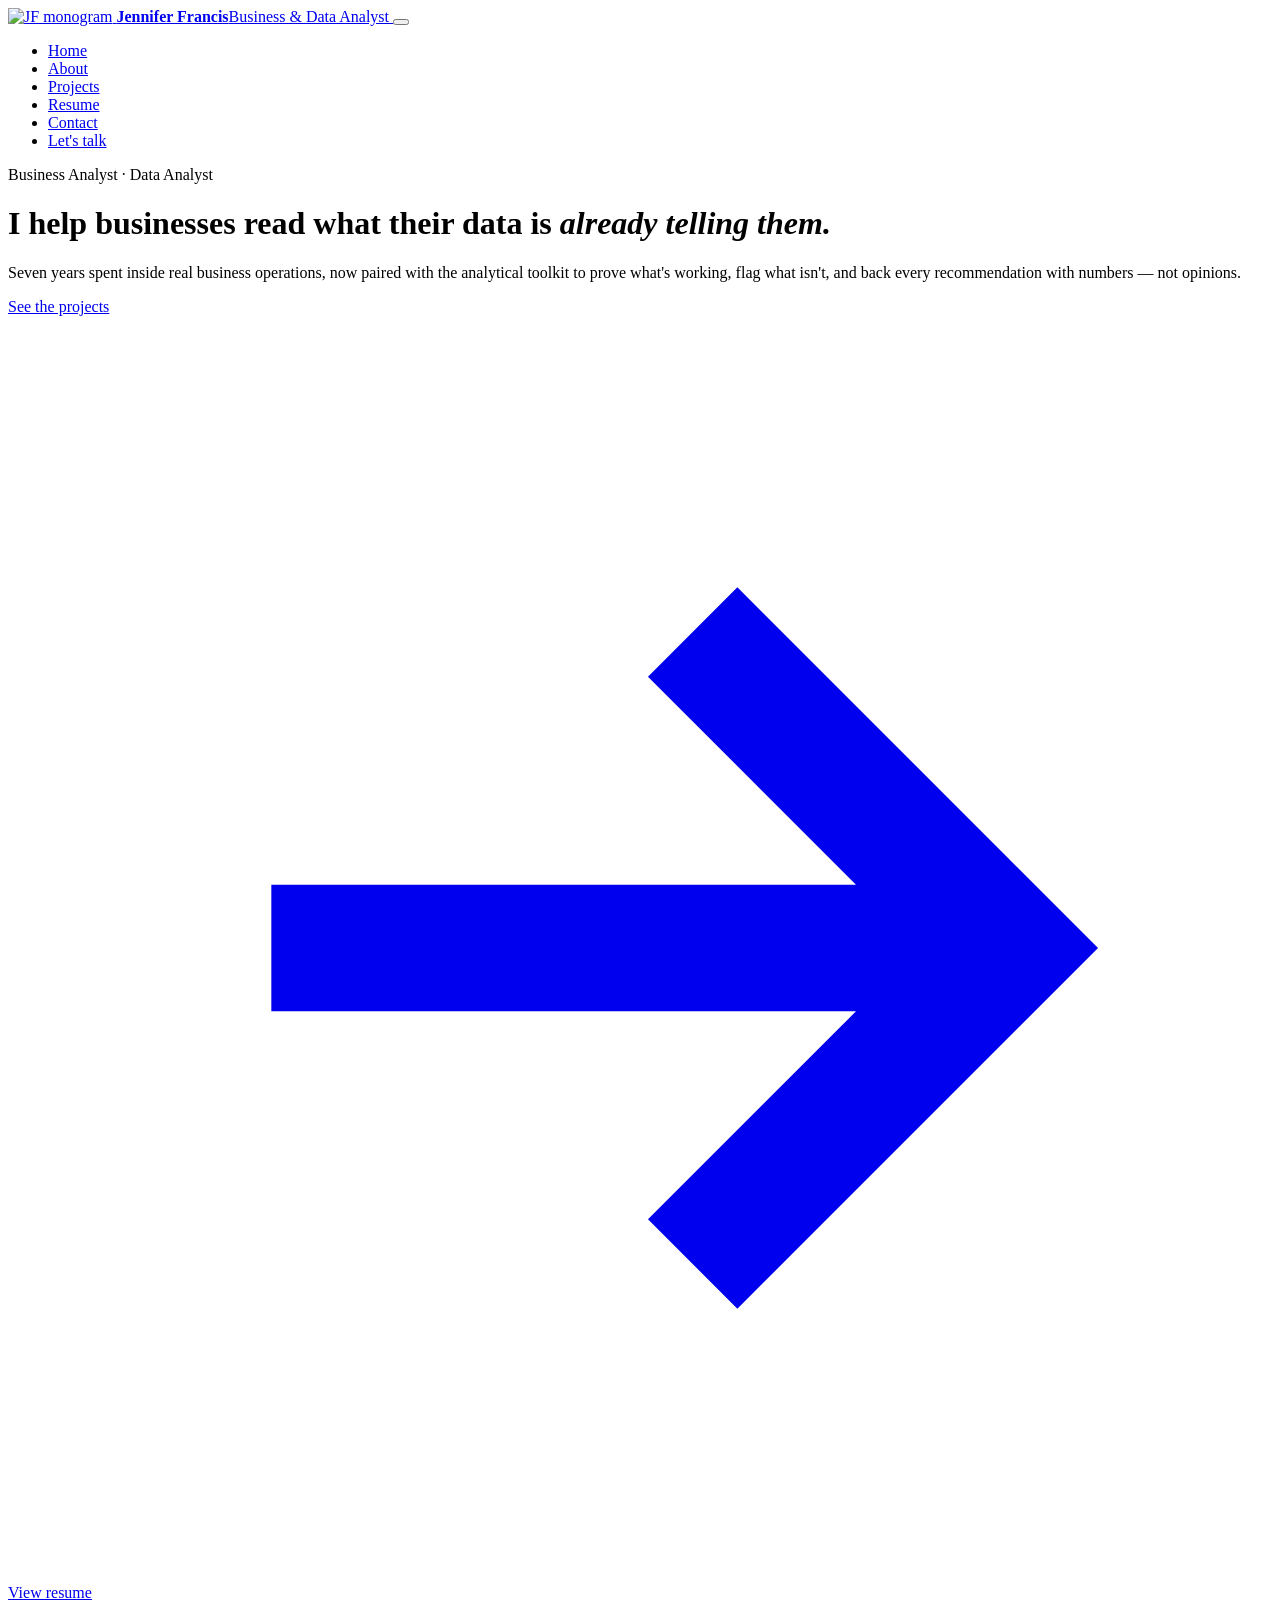
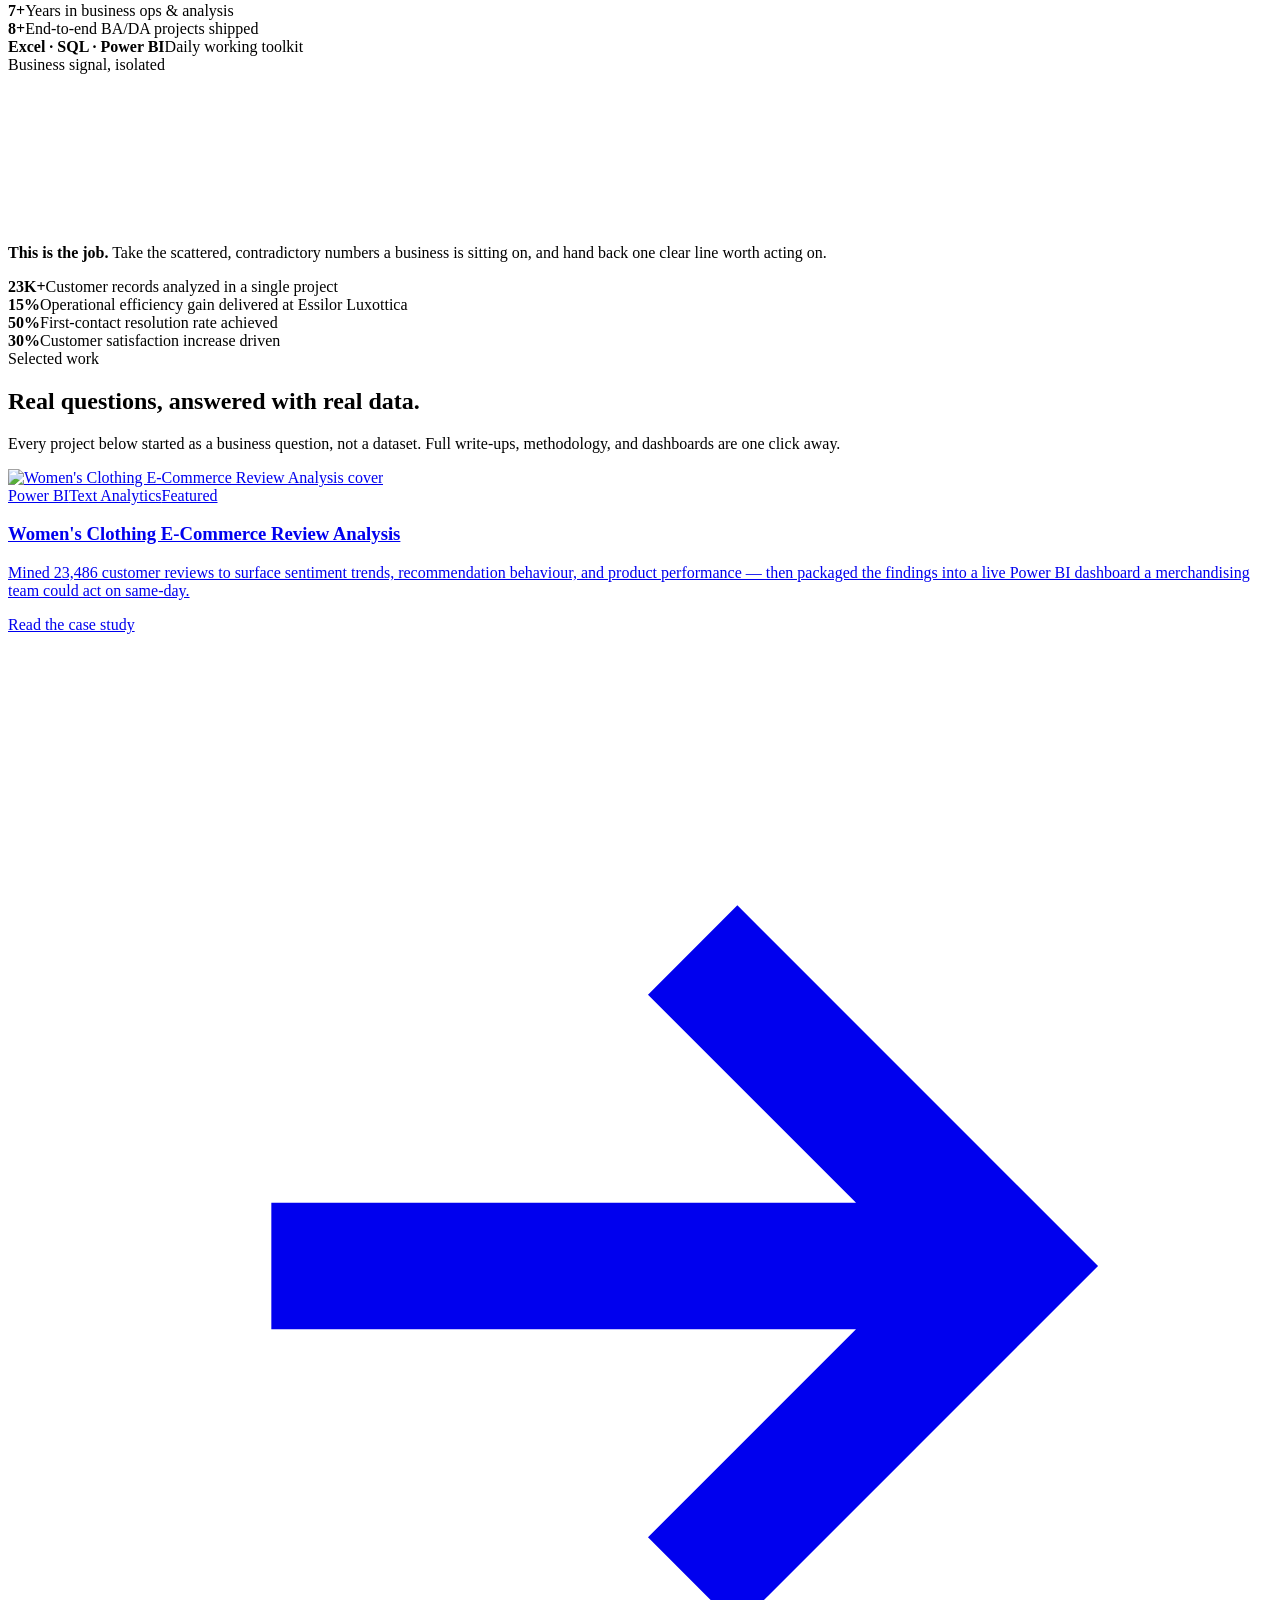
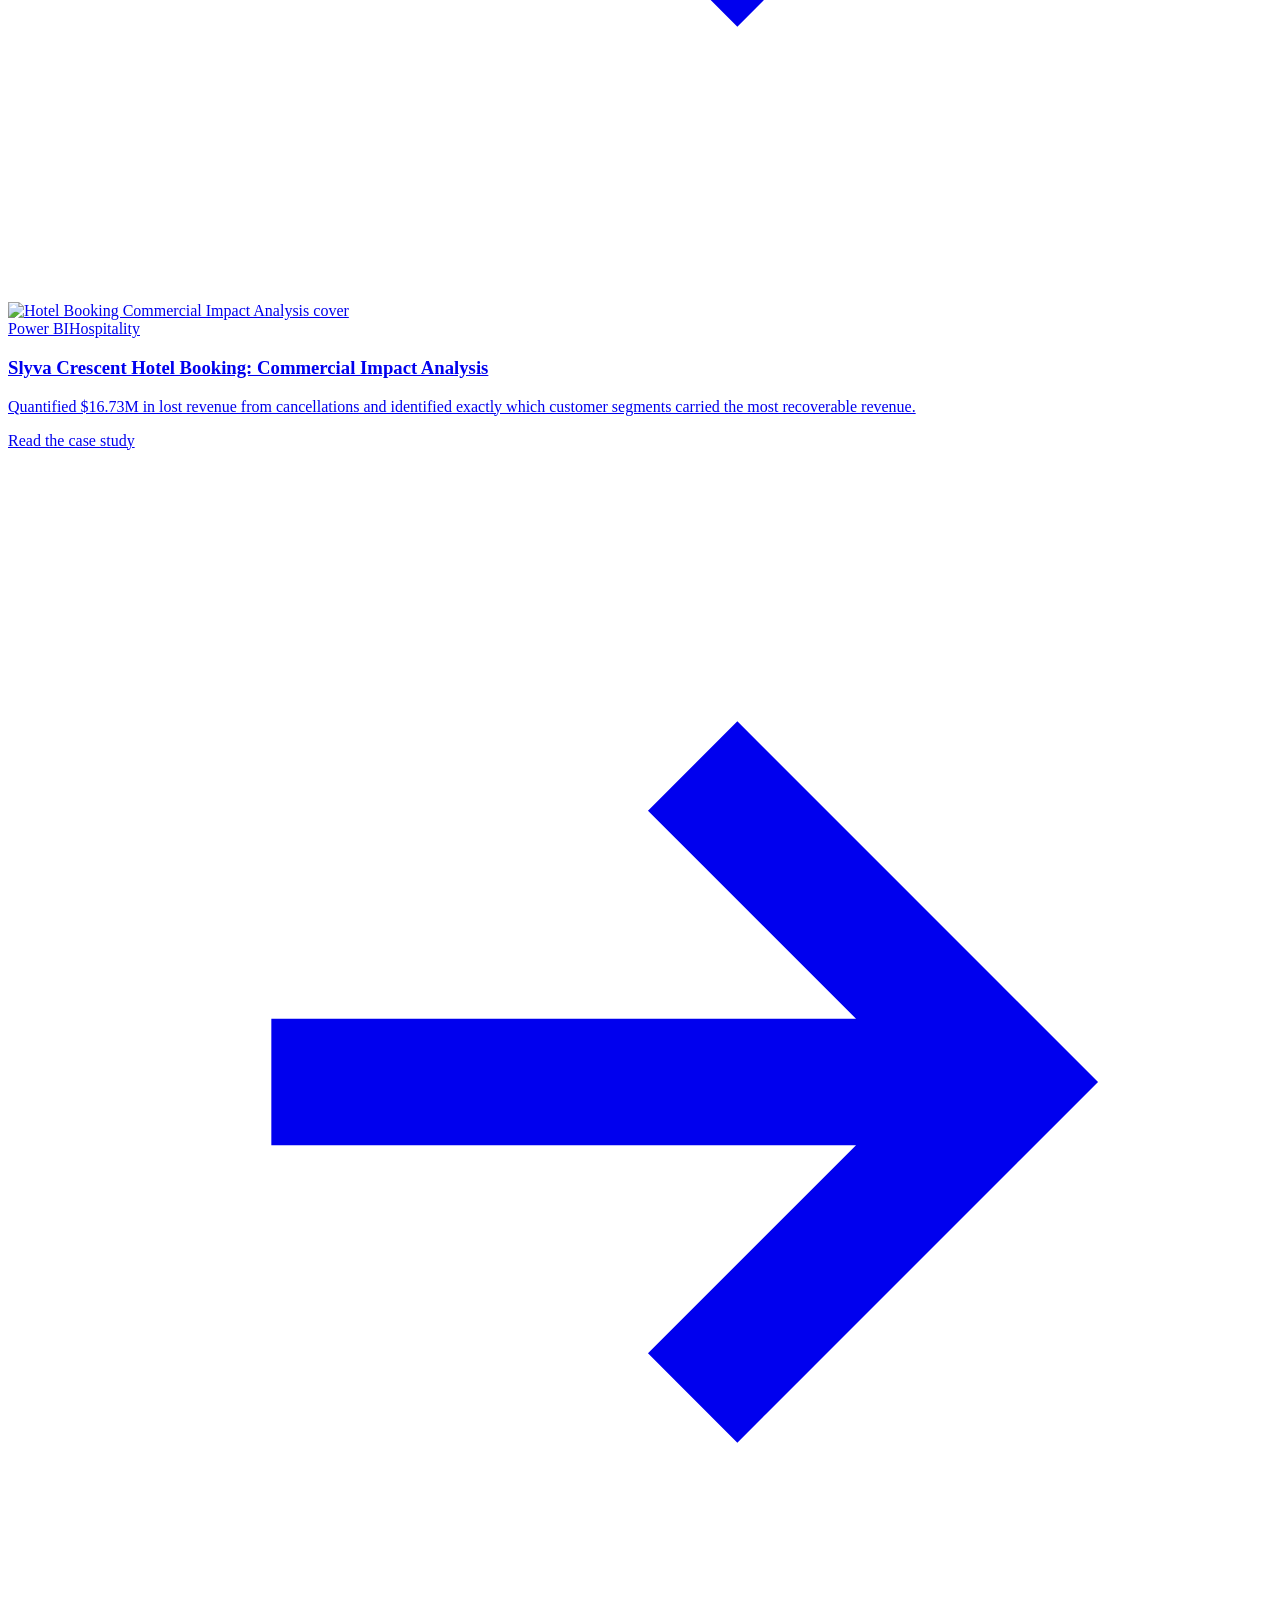
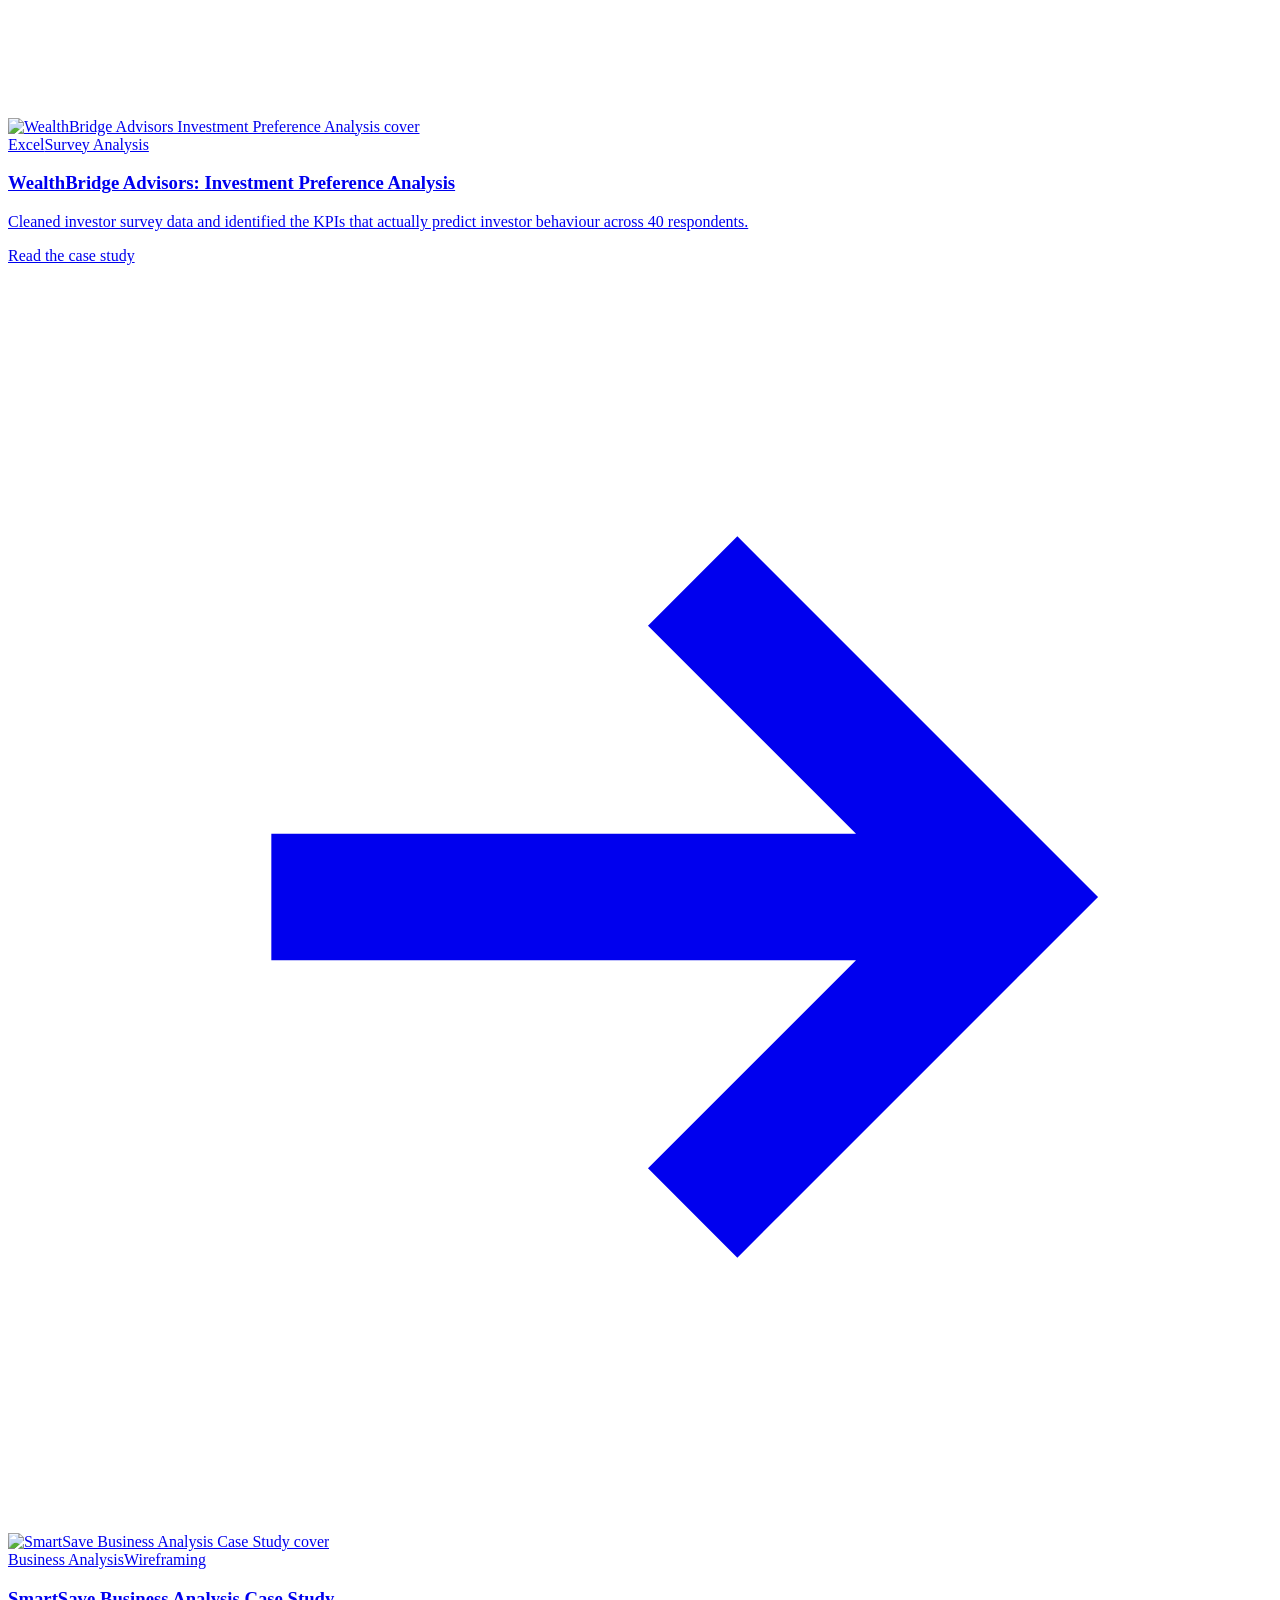
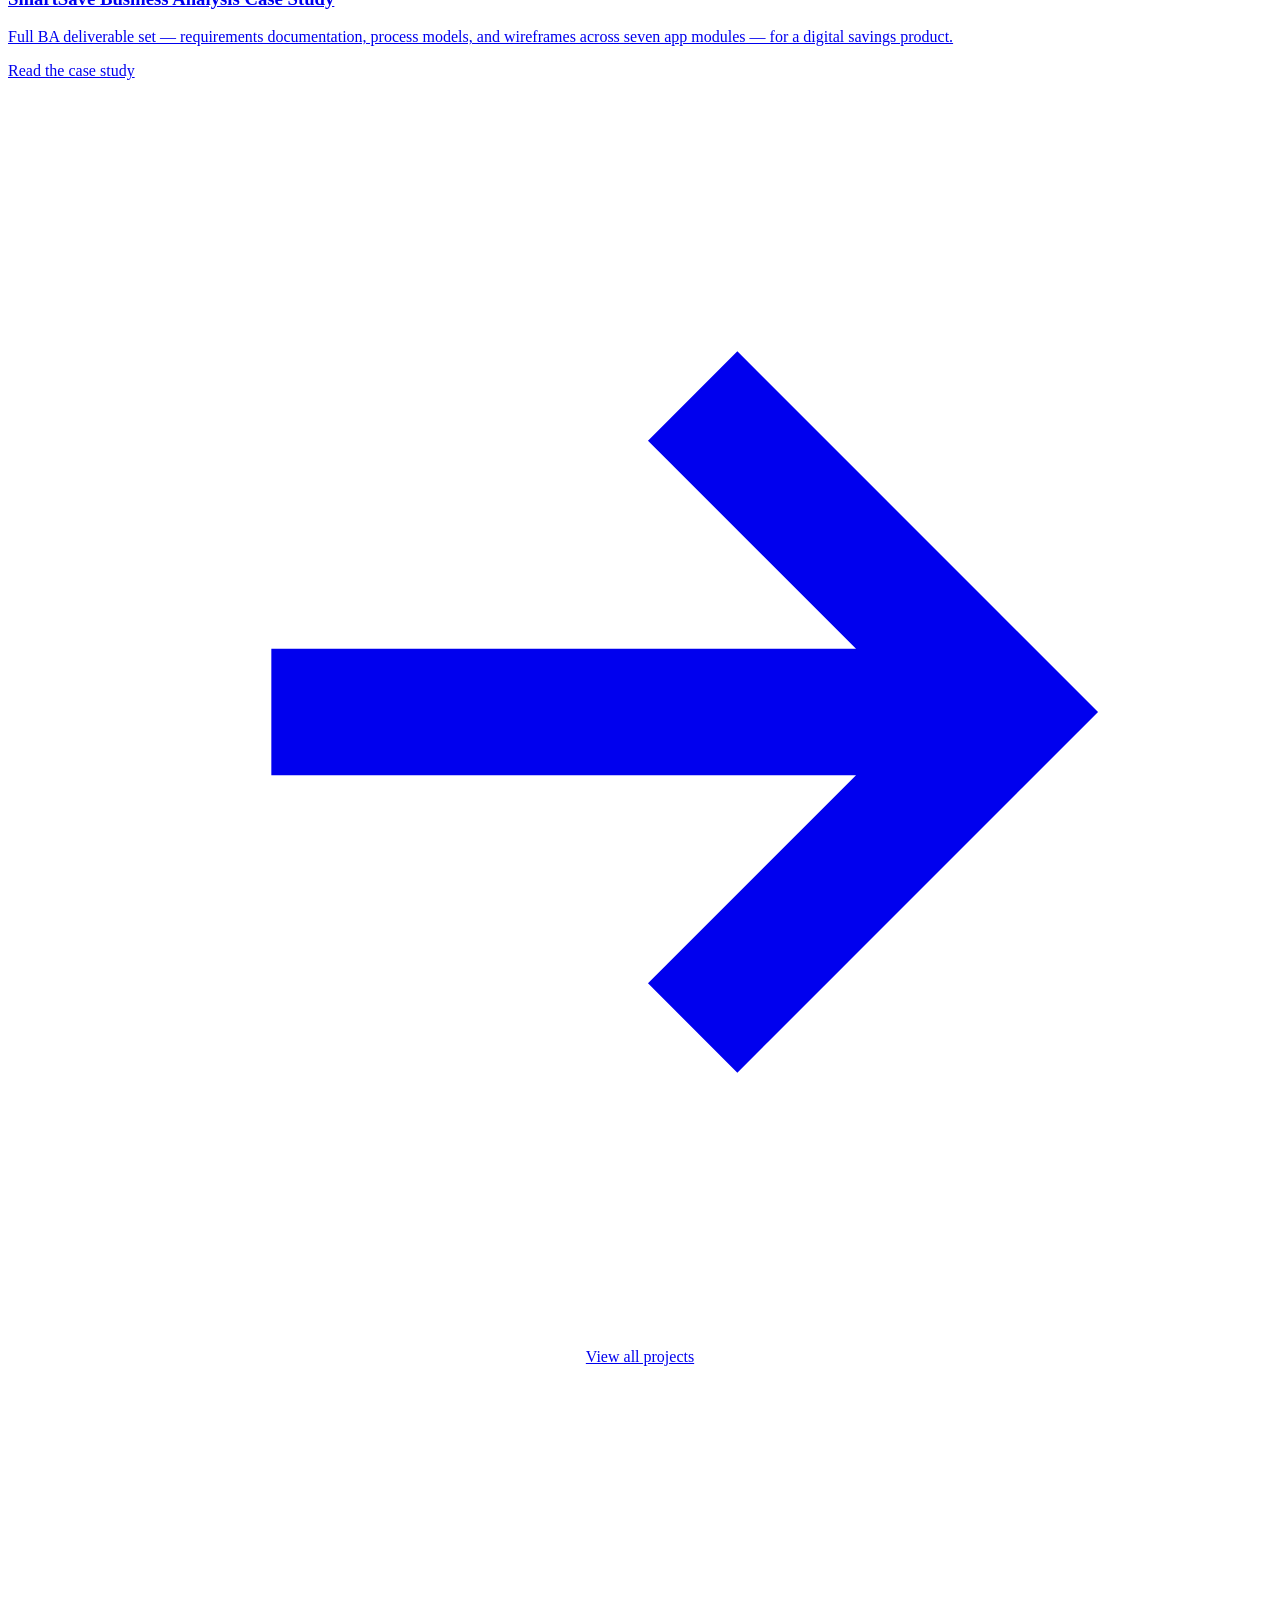
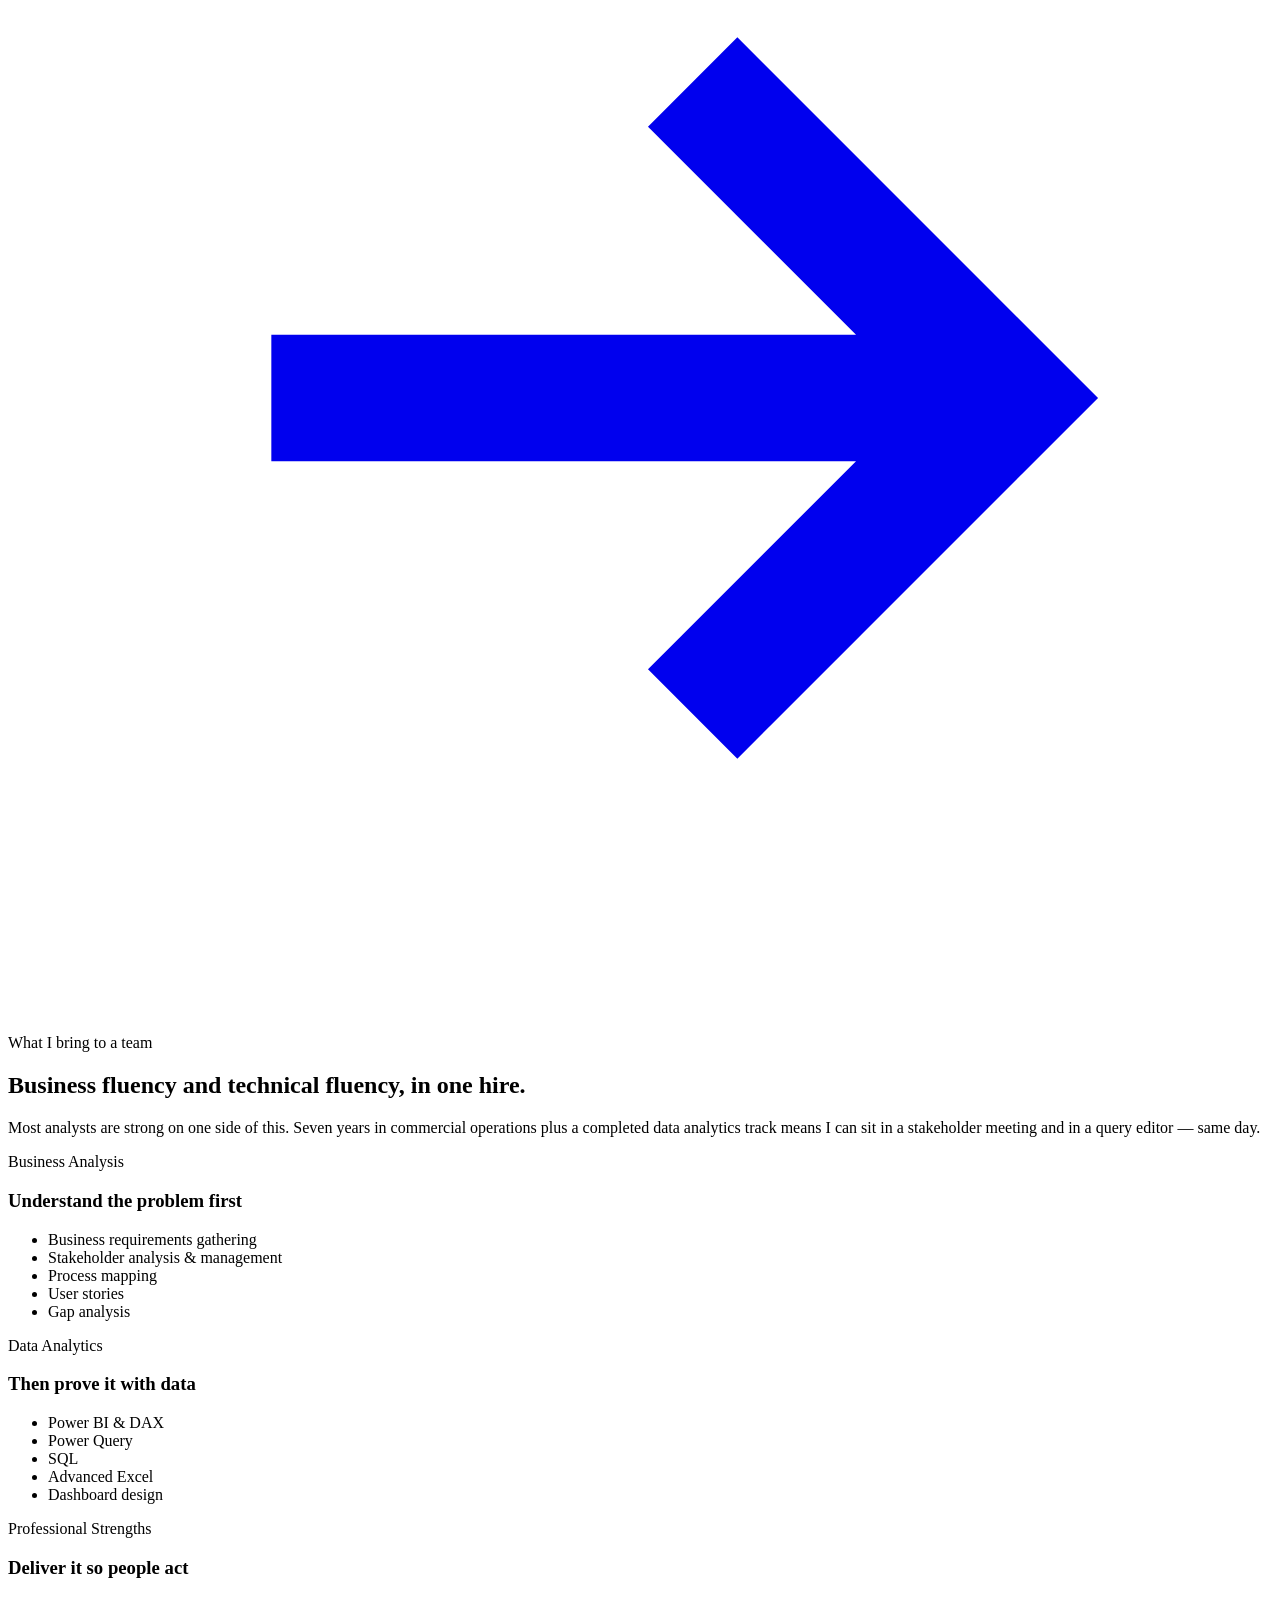
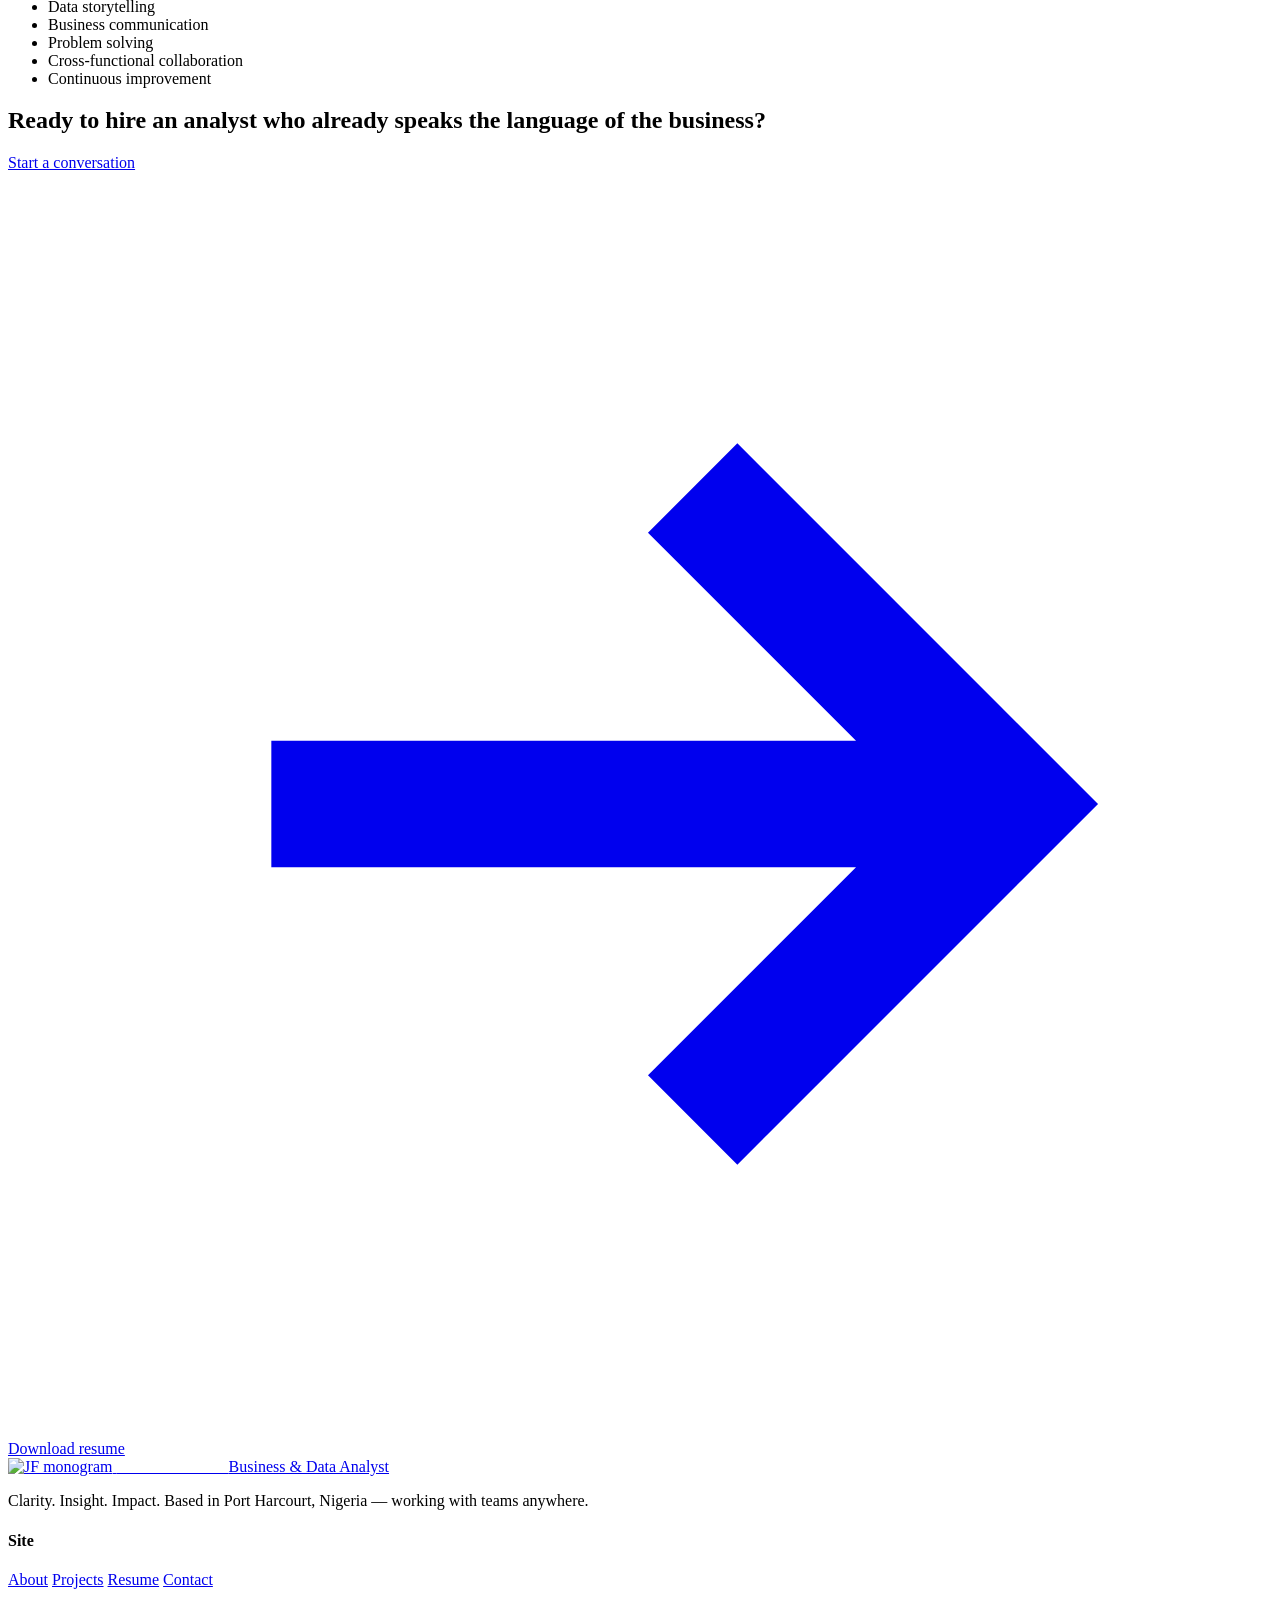
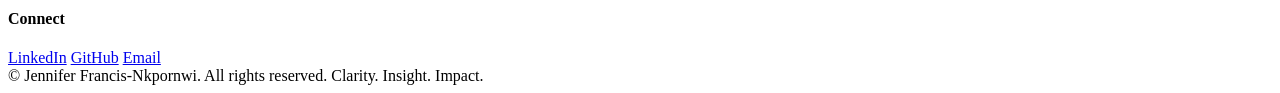
==== commit 9c14db9a: "Add files via upload" ====
--- a/index.html
+++ b/index.html
@@ -1,436 +1,230 @@
 <!DOCTYPE html>
 <html lang="en">
 <head>
-    <meta charset="UTF-8">
-    <meta http-equiv="X-UA-Compatible" content="IE=edge">
-    <meta name="viewport" content="width=device-width, initial-scale=1.0">
-
-    <title>Jennifer Francis-Nkpornwi | Business Analyst & Data Analyst</title>
-
-    <meta name="description" content="Jennifer Francis-Nkpornwi is a Business Analyst and Data Analyst specializing in business process improvement, data analytics, Power BI dashboards, requirements analysis, and digital transformation.">
-    <meta name="keywords" content="Jennifer Francis-Nkpornwi, Business Analyst, Data Analyst, Power BI, SQL, Excel, Business Analysis, Data Analytics, Process Improvement, Portfolio">
-    <meta name="author" content="Jennifer Francis-Nkpornwi">
-    <meta name="robots" content="index, follow">
-    <meta name="theme-color" content="#0f172a">
-
-    <meta property="og:title" content="Jennifer Francis-Nkpornwi | Business Analyst & Data Analyst">
-    <meta property="og:description" content="Portfolio showcasing Business Analysis, Data Analytics, Power BI dashboards, and digital transformation projects.">
-    <meta property="og:type" content="website">
-    <meta property="og:image" content="assets/images/profile.jpg">
-
-    <link rel="icon" href="assets/favicon.ico">
-    <link rel="stylesheet" href="css/style.css">
-
-    <script defer src="js/script.js"></script>
+<meta charset="UTF-8">
+<meta name="viewport" content="width=device-width, initial-scale=1.0">
+<title>Jennifer Francis-Nkpornwi | Business Analyst &amp; Data Analyst</title>
+<meta name="description" content="Jennifer Francis-Nkpornwi is a Business Analyst and Data Analyst who turns messy business data into decisions leadership can act on — Excel, SQL, Power BI.">
+<meta name="theme-color" content="#0B132B">
+<meta property="og:title" content="Jennifer Francis-Nkpornwi | Business Analyst & Data Analyst">
+<meta property="og:description" content="I help businesses read what their data is already telling them. Business Analysis + Data Analytics portfolio.">
+<meta property="og:image" content="images/hero-portrait.png">
+<meta property="og:type" content="website">
+<link rel="icon" type="image/png" href="images/jf-mark.png">
+<link rel="stylesheet" href="css/style.css">
 </head>
-
 <body>
 
-<header class="site-header">
-
-    <div class="container">
-
-        <a href="index.html" class="logo" aria-label="Jennifer Francis-Nkpornwi Home">
-            Jennifer Francis-Nkpornwi
+<nav class="site-nav">
+  <div class="wrap">
+    <a href="index.html" class="brand">
+      <img src="images/jf-mark.png" alt="JF monogram">
+      <span class="brand-text"><strong>Jennifer Francis</strong><span>Business &amp; Data Analyst</span></span>
+    </a>
+    <button class="nav-toggle" aria-label="Toggle menu" aria-expanded="false"><span></span><span></span><span></span></button>
+    <ul class="nav-links">
+      <li><a href="index.html" class="active">Home</a></li>
+      <li><a href="about.html">About</a></li>
+      <li><a href="projects.html">Projects</a></li>
+      <li><a href="resume.html">Resume</a></li>
+      <li><a href="contact.html">Contact</a></li>
+      <li><a href="contact.html" class="nav-cta">Let's talk</a></li>
+    </ul>
+  </div>
+</nav>
+
+<!-- HERO -->
+<header class="hero">
+  <div class="wrap hero-grid">
+    <div>
+      <span class="eyebrow hero-eyebrow">Business Analyst · Data Analyst</span>
+      <h1>I help businesses read what their data is <em>already telling them.</em></h1>
+      <p class="hero-sub">Seven years spent inside real business operations, now paired with the analytical toolkit to prove what's working, flag what isn't, and back every recommendation with numbers — not opinions.</p>
+      <div class="hero-actions">
+        <a href="projects.html" class="btn btn-primary">See the projects <svg viewBox="0 0 24 24" fill="none" stroke="currentColor" stroke-width="2.4"><path d="M5 12h14M13 6l6 6-6 6"/></svg></a>
+        <a href="resume.html" class="btn btn-ghost-dark">View resume</a>
+      </div>
+      <div class="hero-metric-row">
+        <div class="hero-metric"><b><span data-count="7" data-suffix="+">7+</span></b><span>Years in business ops &amp; analysis</span></div>
+        <div class="hero-metric"><b><span data-count="8" data-suffix="+">8+</span></b><span>End-to-end BA/DA projects shipped</span></div>
+        <div class="hero-metric"><b>Excel · SQL · Power BI</b><span>Daily working toolkit</span></div>
+      </div>
+    </div>
+
+    <div class="hero-visual">
+      <div class="signal-card">
+        <div class="signal-card-head">
+          <span>Business signal, isolated</span>
+          <span class="signal-dot"></span>
+        </div>
+        <canvas id="signal-canvas" role="img" aria-label="Animation of scattered data points resolving into a clear upward trend line"></canvas>
+        <p class="signal-caption"><strong>This is the job.</strong> Take the scattered, contradictory numbers a business is sitting on, and hand back one clear line worth acting on.</p>
+      </div>
+    </div>
+  </div>
+</header>
+
+<!-- PROOF STRIP -->
+<section class="proof-strip" style="padding:0;">
+  <div class="wrap proof-grid">
+    <div class="proof-item"><b><span data-count="23" data-suffix="K+">23K+</span></b><span>Customer records analyzed in a single project</span></div>
+    <div class="proof-item"><b><span data-count="15" data-suffix="%">15%</span></b><span>Operational efficiency gain delivered at Essilor Luxottica</span></div>
+    <div class="proof-item"><b><span data-count="50" data-suffix="%">50%</span></b><span>First-contact resolution rate achieved</span></div>
+    <div class="proof-item"><b><span data-count="30" data-suffix="%">30%</span></b><span>Customer satisfaction increase driven</span></div>
+  </div>
+</section>
+
+<!-- FEATURED PROJECTS -->
+<section id="work">
+  <div class="wrap">
+    <div class="section-head reveal">
+      <span class="eyebrow">Selected work</span>
+      <h2>Real questions, answered with real data.</h2>
+      <p>Every project below started as a business question, not a dataset. Full write-ups, methodology, and dashboards are one click away.</p>
+    </div>
+
+    <div class="project-grid">
+
+      <a href="projects/women-clothing-review-analysis.html" class="project-card featured reveal">
+        <div class="cover"><img src="images/womens_clothing.png" alt="Women's Clothing E-Commerce Review Analysis cover"></div>
+        <div class="project-body">
+          <div class="project-tags"><span class="tag">Power BI</span><span class="tag">Text Analytics</span><span class="tag">Featured</span></div>
+          <h3>Women's Clothing E-Commerce Review Analysis</h3>
+          <p>Mined 23,486 customer reviews to surface sentiment trends, recommendation behaviour, and product performance — then packaged the findings into a live Power BI dashboard a merchandising team could act on same-day.</p>
+          <span class="project-link">Read the case study <svg viewBox="0 0 24 24" fill="none" stroke="currentColor" stroke-width="2.4"><path d="M5 12h14M13 6l6 6-6 6"/></svg></span>
+        </div>
+      </a>
+
+      <a href="projects/hotel-booking-commercial-analysis.html" class="project-card reveal">
+        <div class="cover"><img src="images/hotel_booking.png" alt="Hotel Booking Commercial Impact Analysis cover"></div>
+        <div class="project-body">
+          <div class="project-tags"><span class="tag">Power BI</span><span class="tag">Hospitality</span></div>
+          <h3>Slyva Crescent Hotel Booking: Commercial Impact Analysis</h3>
+          <p>Quantified $16.73M in lost revenue from cancellations and identified exactly which customer segments carried the most recoverable revenue.</p>
+          <span class="project-link">Read the case study <svg viewBox="0 0 24 24" fill="none" stroke="currentColor" stroke-width="2.4"><path d="M5 12h14M13 6l6 6-6 6"/></svg></span>
+        </div>
+      </a>
+
+      <a href="projects/wealthbridge-investment-preference-analysis.html" class="project-card reveal">
+        <div class="cover"><img src="images/wealthbridge.png" alt="WealthBridge Advisors Investment Preference Analysis cover"></div>
+        <div class="project-body">
+          <div class="project-tags"><span class="tag">Excel</span><span class="tag">Survey Analysis</span></div>
+          <h3>WealthBridge Advisors: Investment Preference Analysis</h3>
+          <p>Cleaned investor survey data and identified the KPIs that actually predict investor behaviour across 40 respondents.</p>
+          <span class="project-link">Read the case study <svg viewBox="0 0 24 24" fill="none" stroke="currentColor" stroke-width="2.4"><path d="M5 12h14M13 6l6 6-6 6"/></svg></span>
+        </div>
+      </a>
+
+      <a href="projects/smartsave-business-analysis.html" class="project-card reveal">
+        <div class="cover"><img src="images/smartsave.png" alt="SmartSave Business Analysis Case Study cover"></div>
+        <div class="project-body">
+          <div class="project-tags"><span class="tag">Business Analysis</span><span class="tag">Wireframing</span></div>
+          <h3>SmartSave Business Analysis Case Study</h3>
+          <p>Full BA deliverable set — requirements documentation, process models, and wireframes across seven app modules — for a digital savings product.</p>
+          <span class="project-link">Read the case study <svg viewBox="0 0 24 24" fill="none" stroke="currentColor" stroke-width="2.4"><path d="M5 12h14M13 6l6 6-6 6"/></svg></span>
+        </div>
+      </a>
+
+    </div>
+
+    <div style="text-align:center; margin-top: var(--sp-8);">
+      <a href="projects.html" class="btn btn-ghost-light">View all projects <svg viewBox="0 0 24 24" fill="none" stroke="currentColor" stroke-width="2.4"><path d="M5 12h14M13 6l6 6-6 6"/></svg></a>
+    </div>
+  </div>
+</section>
+
+<!-- EXPERTISE -->
+<section class="section-dark">
+  <div class="wrap">
+    <div class="section-head reveal">
+      <span class="eyebrow">What I bring to a team</span>
+      <h2>Business fluency and technical fluency, in one hire.</h2>
+      <p>Most analysts are strong on one side of this. Seven years in commercial operations plus a completed data analytics track means I can sit in a stakeholder meeting and in a query editor — same day.</p>
+    </div>
+    <div class="expertise-grid">
+      <div class="expertise-card reveal">
+        <div class="num">Business Analysis</div>
+        <h3>Understand the problem first</h3>
+        <ul>
+          <li>Business requirements gathering</li>
+          <li>Stakeholder analysis &amp; management</li>
+          <li>Process mapping</li>
+          <li>User stories</li>
+          <li>Gap analysis</li>
+        </ul>
+      </div>
+      <div class="expertise-card reveal">
+        <div class="num">Data Analytics</div>
+        <h3>Then prove it with data</h3>
+        <ul>
+          <li>Power BI &amp; DAX</li>
+          <li>Power Query</li>
+          <li>SQL</li>
+          <li>Advanced Excel</li>
+          <li>Dashboard design</li>
+        </ul>
+      </div>
+      <div class="expertise-card reveal">
+        <div class="num">Professional Strengths</div>
+        <h3>Deliver it so people act</h3>
+        <ul>
+          <li>Data storytelling</li>
+          <li>Business communication</li>
+          <li>Problem solving</li>
+          <li>Cross-functional collaboration</li>
+          <li>Continuous improvement</li>
+        </ul>
+      </div>
+    </div>
+  </div>
+</section>
+
+<!-- CTA -->
+<section>
+  <div class="wrap">
+    <div class="cta-band reveal">
+      <h2>Ready to hire an analyst who already speaks the language of the business?</h2>
+      <div class="cta-band-actions">
+        <a href="contact.html" class="btn btn-primary">Start a conversation <svg viewBox="0 0 24 24" fill="none" stroke="currentColor" stroke-width="2.4"><path d="M5 12h14M13 6l6 6-6 6"/></svg></a>
+        <a href="resume.html" class="btn btn-ghost-dark">Download resume</a>
+      </div>
+    </div>
+  </div>
+</section>
+
+<footer>
+  <div class="wrap">
+    <div class="footer-top">
+      <div class="footer-brand">
+        <a href="index.html" class="brand">
+          <img src="images/jf-mark.png" alt="JF monogram">
+          <span class="brand-text"><strong style="color:#fff;">Jennifer Francis</strong><span>Business &amp; Data Analyst</span></span>
         </a>
-
-        <button class="nav-toggle"
-                aria-label="Open navigation"
-                aria-expanded="false">
-            ☰
-        </button>
-
-        <nav class="site-nav" aria-label="Primary Navigation">
-
-            <ul>
-
-                <li>
-                    <a href="index.html" aria-current="page">Home</a>
-                </li>
-
-                <li>
-                    <a href="about.html">About</a>
-                </li>
-
-                <li>
-                    <a href="projects.html">Projects</a>
-                </li>
-
-                <li>
-                    <a href="resume.html">Resume</a>
-                </li>
-
-                <li>
-                    <a href="contact.html">Contact</a>
-                </li>
-
-            </ul>
-
-        </nav>
-
-    </div>
-
-</header>
-
-<main>
-
-    <!-- Hero -->
-
-    <section class="hero">
-
-        <div class="container">
-
-            <div class="hero-content">
-
-                <p class="eyebrow">
-                    Business Analyst • Data Analyst
-                </p>
-
-                <h1>
-                    Turning business challenges into data-driven solutions.
-                </h1>
-
-                <p class="hero-description">
-                    I help organizations improve business performance by combining
-                    structured business analysis with actionable data insights.
-                    My work focuses on requirements gathering, process improvement,
-                    stakeholder collaboration, dashboard development, and business
-                    intelligence that supports confident decision-making.
-                </p>
-
-                <div class="hero-actions">
-
-                    <a href="projects.html" class="btn btn-primary">
-                        View Projects
-                    </a>
-
-                    <a href="contact.html" class="btn btn-secondary">
-                        Let's Connect
-                    </a>
-
-                </div>
-
-            </div>
-
-        </div>
-
-    </section>
-
-    <!-- Professional Summary -->
-
-    <section class="section">
-
-        <div class="container">
-
-            <div class="section-header">
-
-                <h2>
-                    Professional Profile
-                </h2>
-
-                <p>
-                    With experience spanning business operations, stakeholder
-                    engagement, sales, business analysis, and data analytics,
-                    I bridge the gap between business needs and technology.
-                    I transform complex data into meaningful insights while
-                    documenting business requirements that support measurable
-                    organizational growth.
-                </p>
-
-            </div>
-
-        </div>
-
-    </section>
-
-    <!-- Statistics -->
-
-    <section class="section">
-
-        <div class="container">
-
-            <div class="section-header">
-
-                <h2>
-                    Highlights
-                </h2>
-
-            </div>
-
-            <div class="stats-grid">
-
-                <article class="stat-card">
-
-                    <h3>7+</h3>
-
-                    <p>
-                        Years of professional experience across business operations,
-                        customer engagement, and process improvement.
-                    </p>
-
-                </article>
-
-                <article class="stat-card">
-
-                    <h3>8+</h3>
-
-                    <p>
-                        End-to-end Business Analysis and Data Analytics projects
-                        successfully completed.
-                    </p>
-
-                </article>
-
-                <article class="stat-card">
-
-                    <h3>Power BI</h3>
-
-                    <p>
-                        Interactive dashboards delivering actionable insights for
-                        strategic decision-making.
-                    </p>
-
-                </article>
-
-                <article class="stat-card">
-
-                    <h3>Business Focus</h3>
-
-                    <p>
-                        Requirements analysis, process optimization, reporting,
-                        stakeholder management, and digital transformation.
-                    </p>
-
-                </article>
-
-            </div>
-
-        </div>
-
-    </section>
-
-    <!-- Featured Projects -->
-
-    <section class="section">
-
-        <div class="container">
-
-            <div class="section-header">
-
-                <h2>
-                    Featured Projects
-                </h2>
-
-                <p>
-                    A selection of projects demonstrating business analysis,
-                    process improvement, and analytics capabilities.
-                </p>
-
-            </div>
-
-            <div class="project-grid">
-
-                <article class="project-card">
-
-                    <h3>
-                        Women's Clothing E-Commerce Analysis
-                    </h3>
-
-                    <p>
-                        Analyzed customer reviews to uncover sentiment trends,
-                        recommendation behaviour, and product performance using
-                        Power BI and business intelligence techniques.
-                    </p>
-
-                </article>
-
-                <article class="project-card">
-
-                    <h3>
-                        Hotel Booking Performance Dashboard
-                    </h3>
-
-                    <p>
-                        Built executive dashboards that identified booking
-                        patterns, cancellation trends, revenue opportunities,
-                        and operational insights.
-                    </p>
-
-                </article>
-
-                <article class="project-card">
-
-                    <h3>
-                        SmartSave Business Analysis Case Study
-                    </h3>
-
-                    <p>
-                        Produced business analysis deliverables including
-                        requirements documentation, process models,
-                        stakeholder analysis, and solution recommendations.
-                    </p>
-
-                </article>
-
-            </div>
-
-            <div class="section-action">
-
-                <a href="projects.html" class="btn btn-primary">
-                    Explore All Projects
-                </a>
-
-            </div>
-
-        </div>
-
-    </section>
-
-    <!-- Skills -->
-
-    <section class="section">
-
-        <div class="container">
-
-            <div class="section-header">
-
-                <h2>
-                    Core Expertise
-                </h2>
-
-            </div>
-
-            <div class="skills-grid">
-
-                <article class="skill-card">
-
-                    <h3>
-                        Business Analysis
-                    </h3>
-
-                    <ul>
-
-                        <li>Business Requirements</li>
-                        <li>Stakeholder Analysis</li>
-                        <li>Process Mapping</li>
-                        <li>User Stories</li>
-                        <li>Gap Analysis</li>
-
-                    </ul>
-
-                </article>
-
-                <article class="skill-card">
-
-                    <h3>
-                        Data Analytics
-                    </h3>
-
-                    <ul>
-
-                        <li>Power BI</li>
-                        <li>Power Query</li>
-                        <li>SQL</li>
-                        <li>Excel</li>
-                        <li>DAX</li>
-
-                    </ul>
-
-                </article>
-
-                <article class="skill-card">
-
-                    <h3>
-                        Professional Strengths
-                    </h3>
-
-                    <ul>
-
-                        <li>Problem Solving</li>
-                        <li>Business Communication</li>
-                        <li>Data Storytelling</li>
-                        <li>Collaboration</li>
-                        <li>Continuous Improvement</li>
-
-                    </ul>
-
-                </article>
-
-            </div>
-
-        </div>
-
-    </section>
-
-    <!-- CTA -->
-
-    <section class="section cta">
-
-        <div class="container">
-
-            <h2>
-                Ready to transform data into business value?
-            </h2>
-
-            <p>
-                Whether you need a Business Analyst to improve processes or
-                a Data Analyst to uncover actionable insights, I would love
-                to discuss how I can contribute to your team.
-            </p>
-
-            <div class="hero-actions">
-
-                <a href="resume.html" class="btn btn-primary">
-                    View Resume
-                </a>
-
-                <a href="contact.html" class="btn btn-secondary">
-                    Get In Touch
-                </a>
-
-            </div>
-
-        </div>
-
-    </section>
-
-</main>
-
-<footer class="site-footer">
-
-    <div class="container">
-
-        <p>
-            © 2026 Jennifer Francis-Nkpornwi. All rights reserved.
-        </p>
-
-        <nav aria-label="Footer Navigation">
-
-            <ul>
-
-                <li>
-                    <a href="about.html">About</a>
-                </li>
-
-                <li>
-                    <a href="projects.html">Projects</a>
-                </li>
-
-                <li>
-                    <a href="resume.html">Resume</a>
-                </li>
-
-                <li>
-                    <a href="contact.html">Contact</a>
-                </li>
-
-            </ul>
-
-        </nav>
-
-    </div>
-
+        <p>Clarity. Insight. Impact. Based in Port Harcourt, Nigeria — working with teams anywhere.</p>
+      </div>
+      <div class="footer-cols">
+        <div class="footer-col">
+          <h4>Site</h4>
+          <a href="about.html">About</a>
+          <a href="projects.html">Projects</a>
+          <a href="resume.html">Resume</a>
+          <a href="contact.html">Contact</a>
+        </div>
+        <div class="footer-col">
+          <h4>Connect</h4>
+          <a href="https://linkedin.com/in/jenniferfrancis-nkpornwi" target="_blank" rel="noopener">LinkedIn</a>
+          <a href="https://github.com/jennifer-francis-nkpornwi" target="_blank" rel="noopener">GitHub</a>
+          <a href="mailto:hello@jenniferfrancis.com">Email</a>
+        </div>
+      </div>
+    </div>
+    <div class="footer-bottom">
+      <span>© <span id="year"></span> Jennifer Francis-Nkpornwi. All rights reserved.</span>
+      <span>Clarity. Insight. Impact.</span>
+    </div>
+  </div>
 </footer>
 
+<script src="js/script.js"></script>
 </body>
 </html>
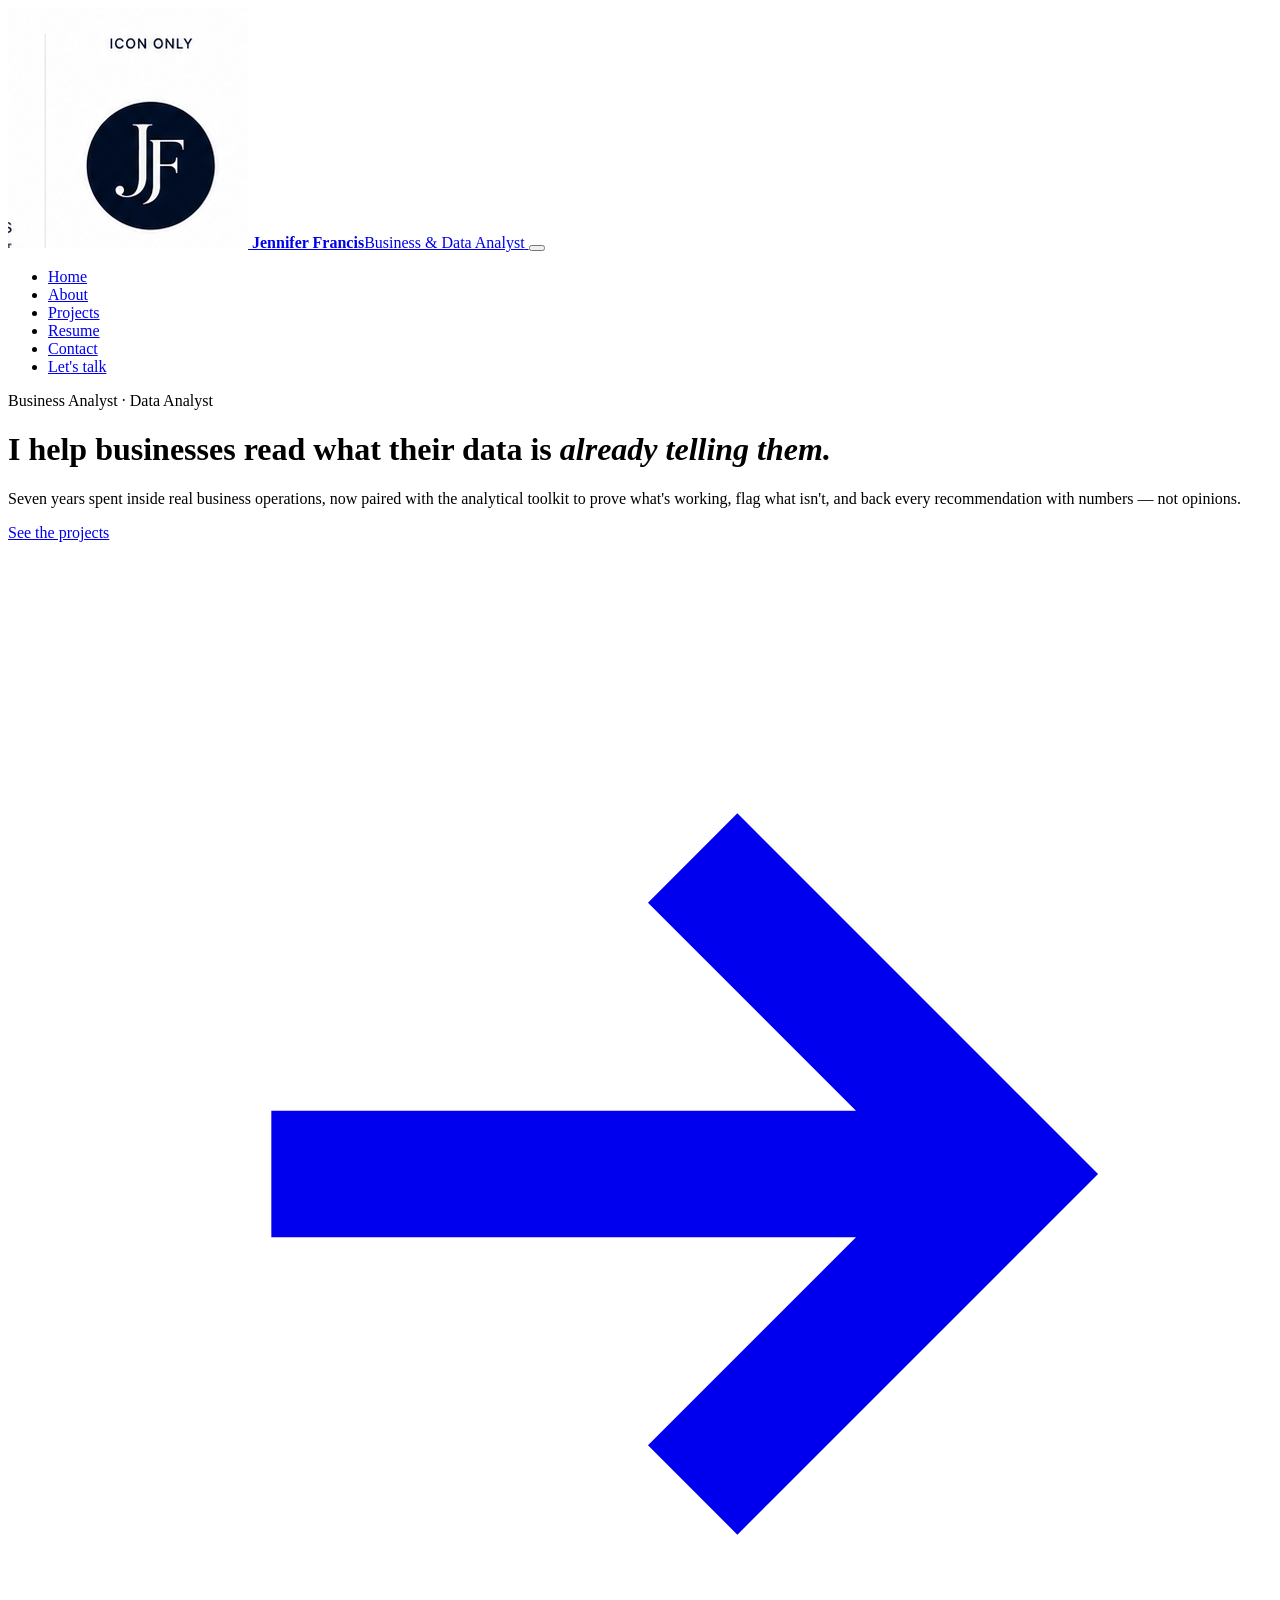
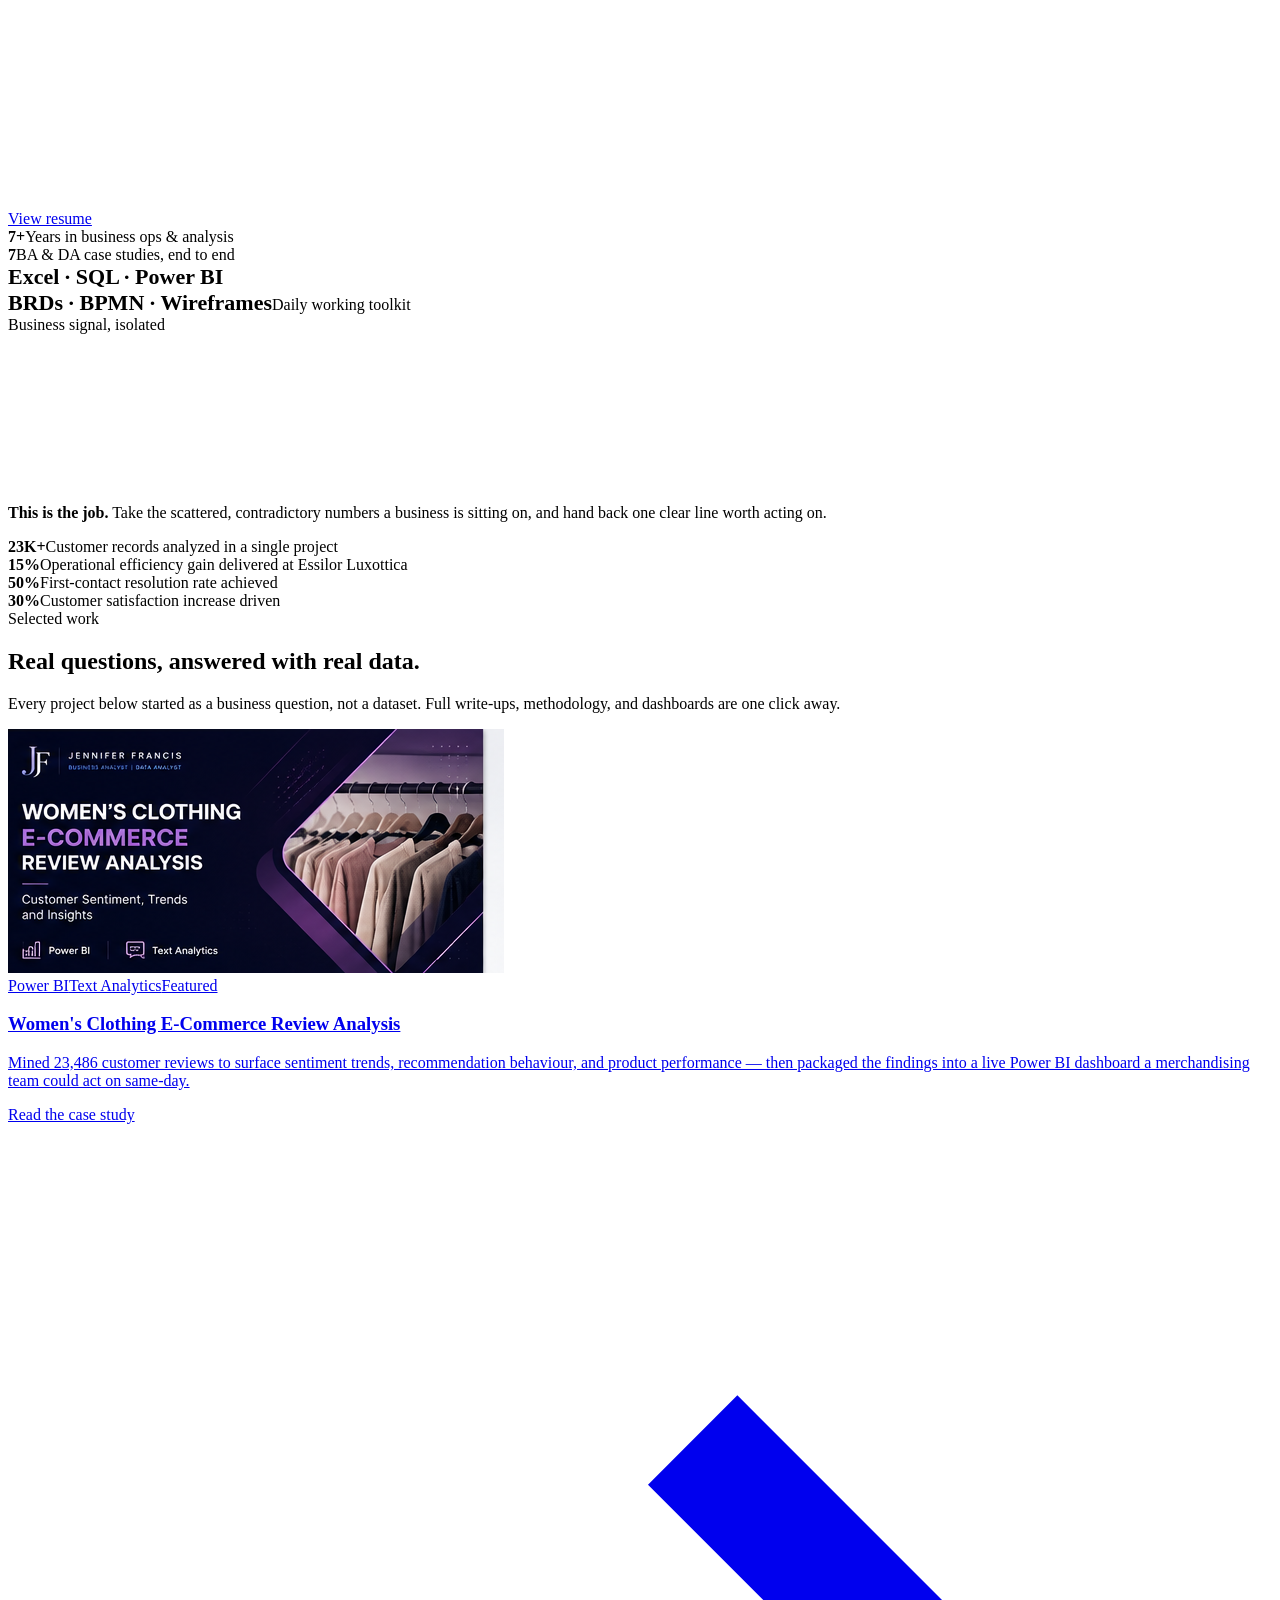
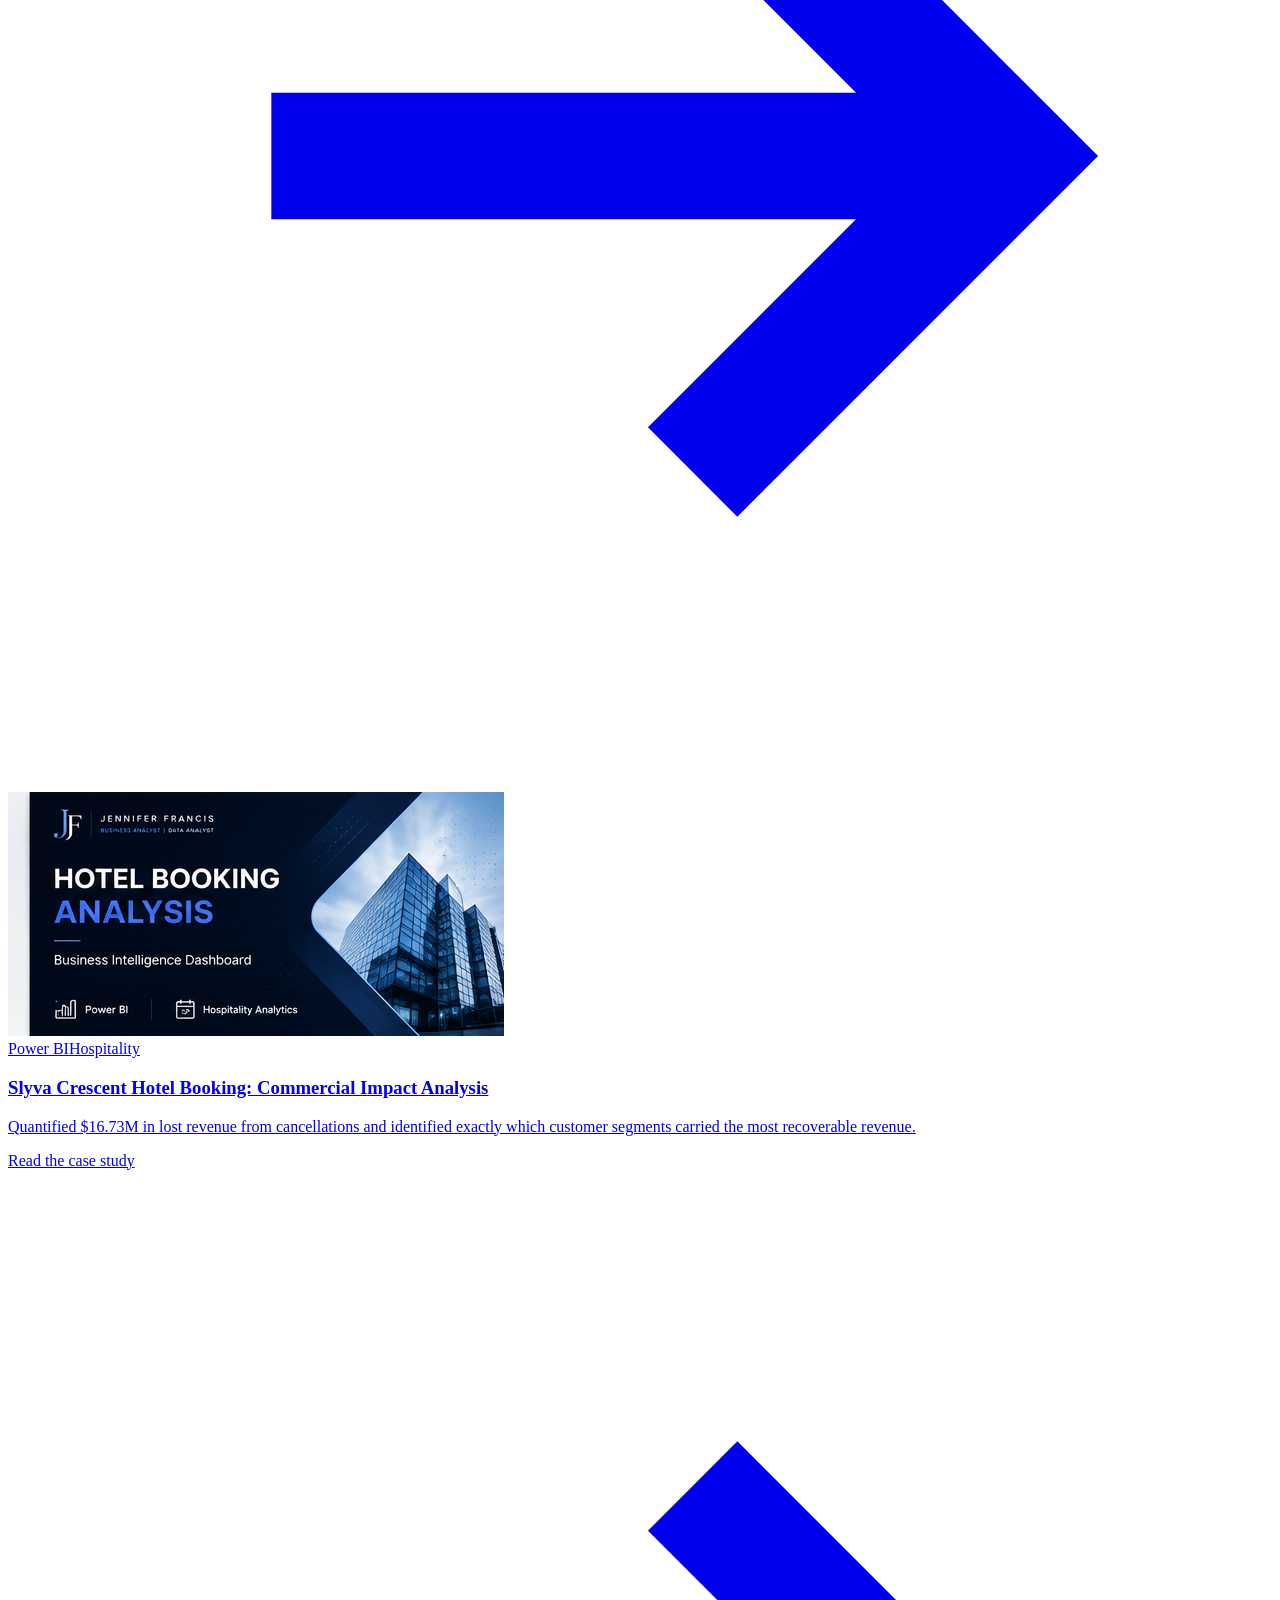
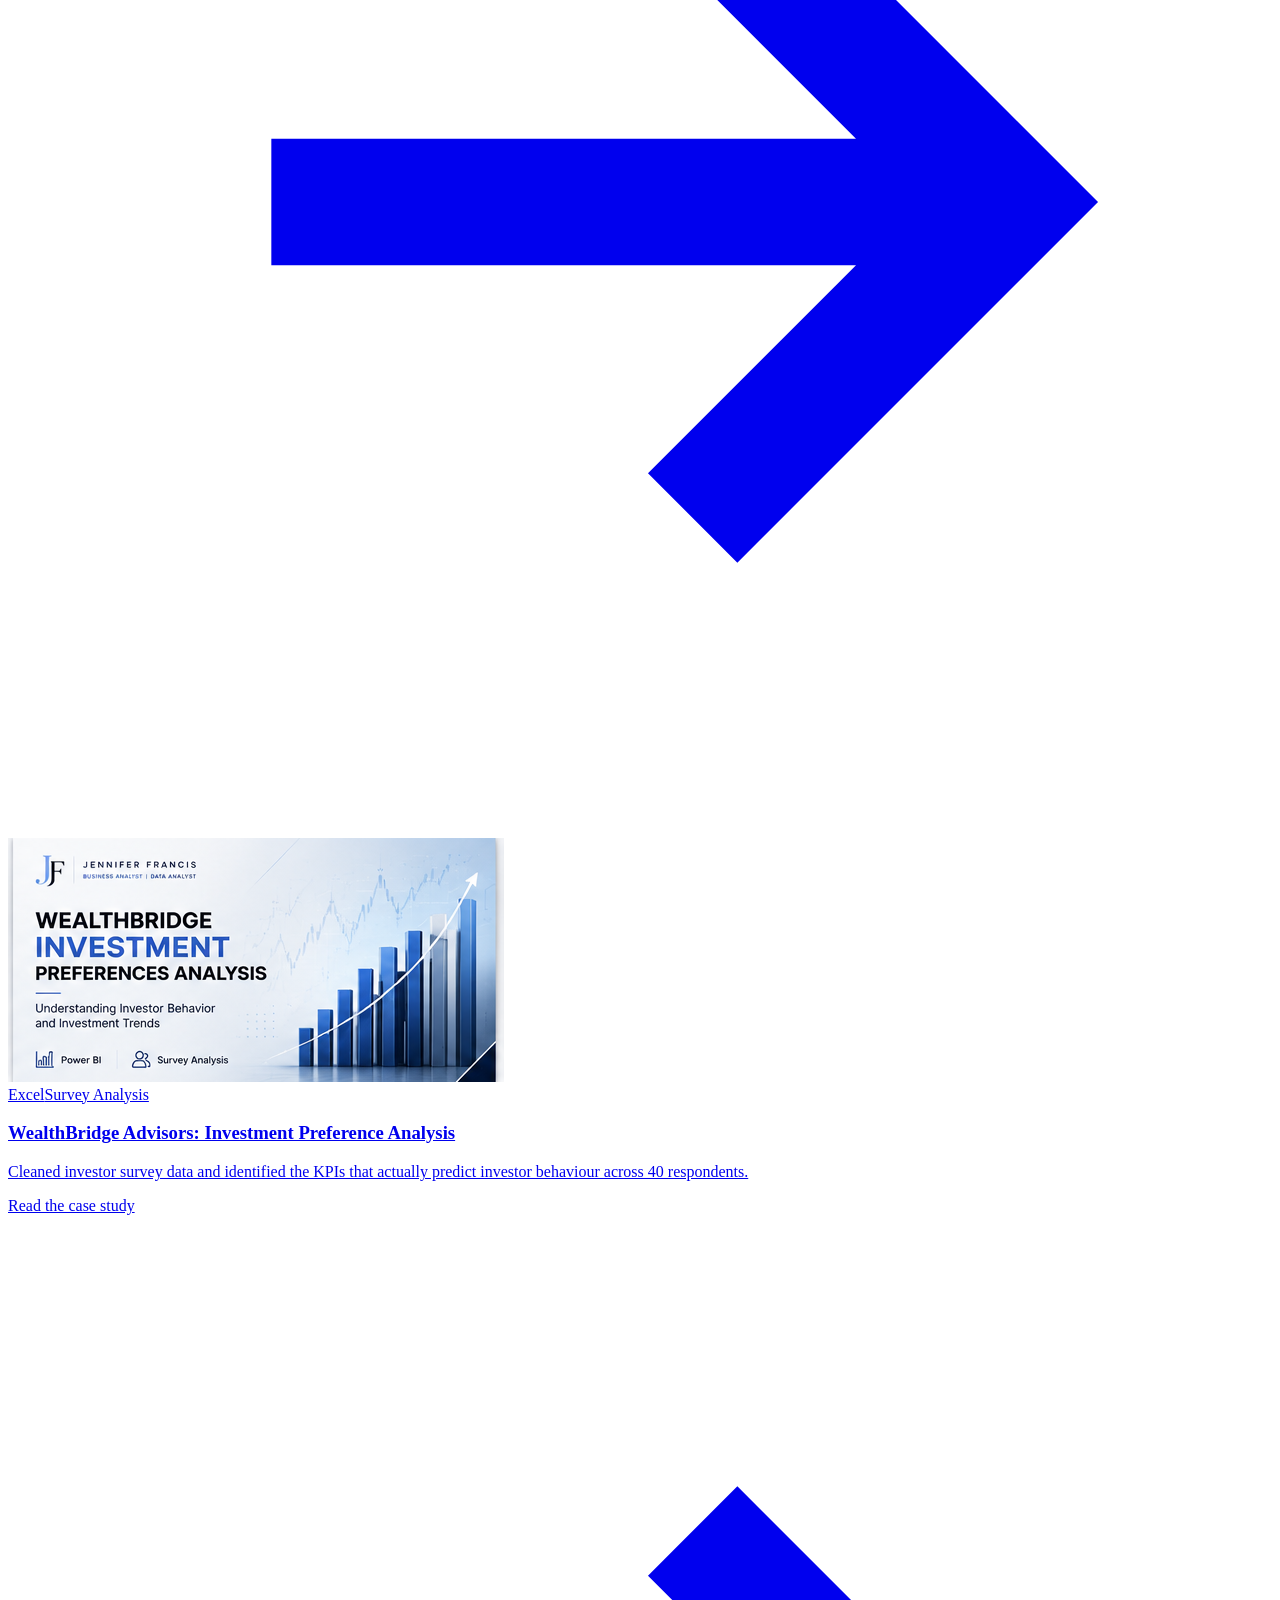
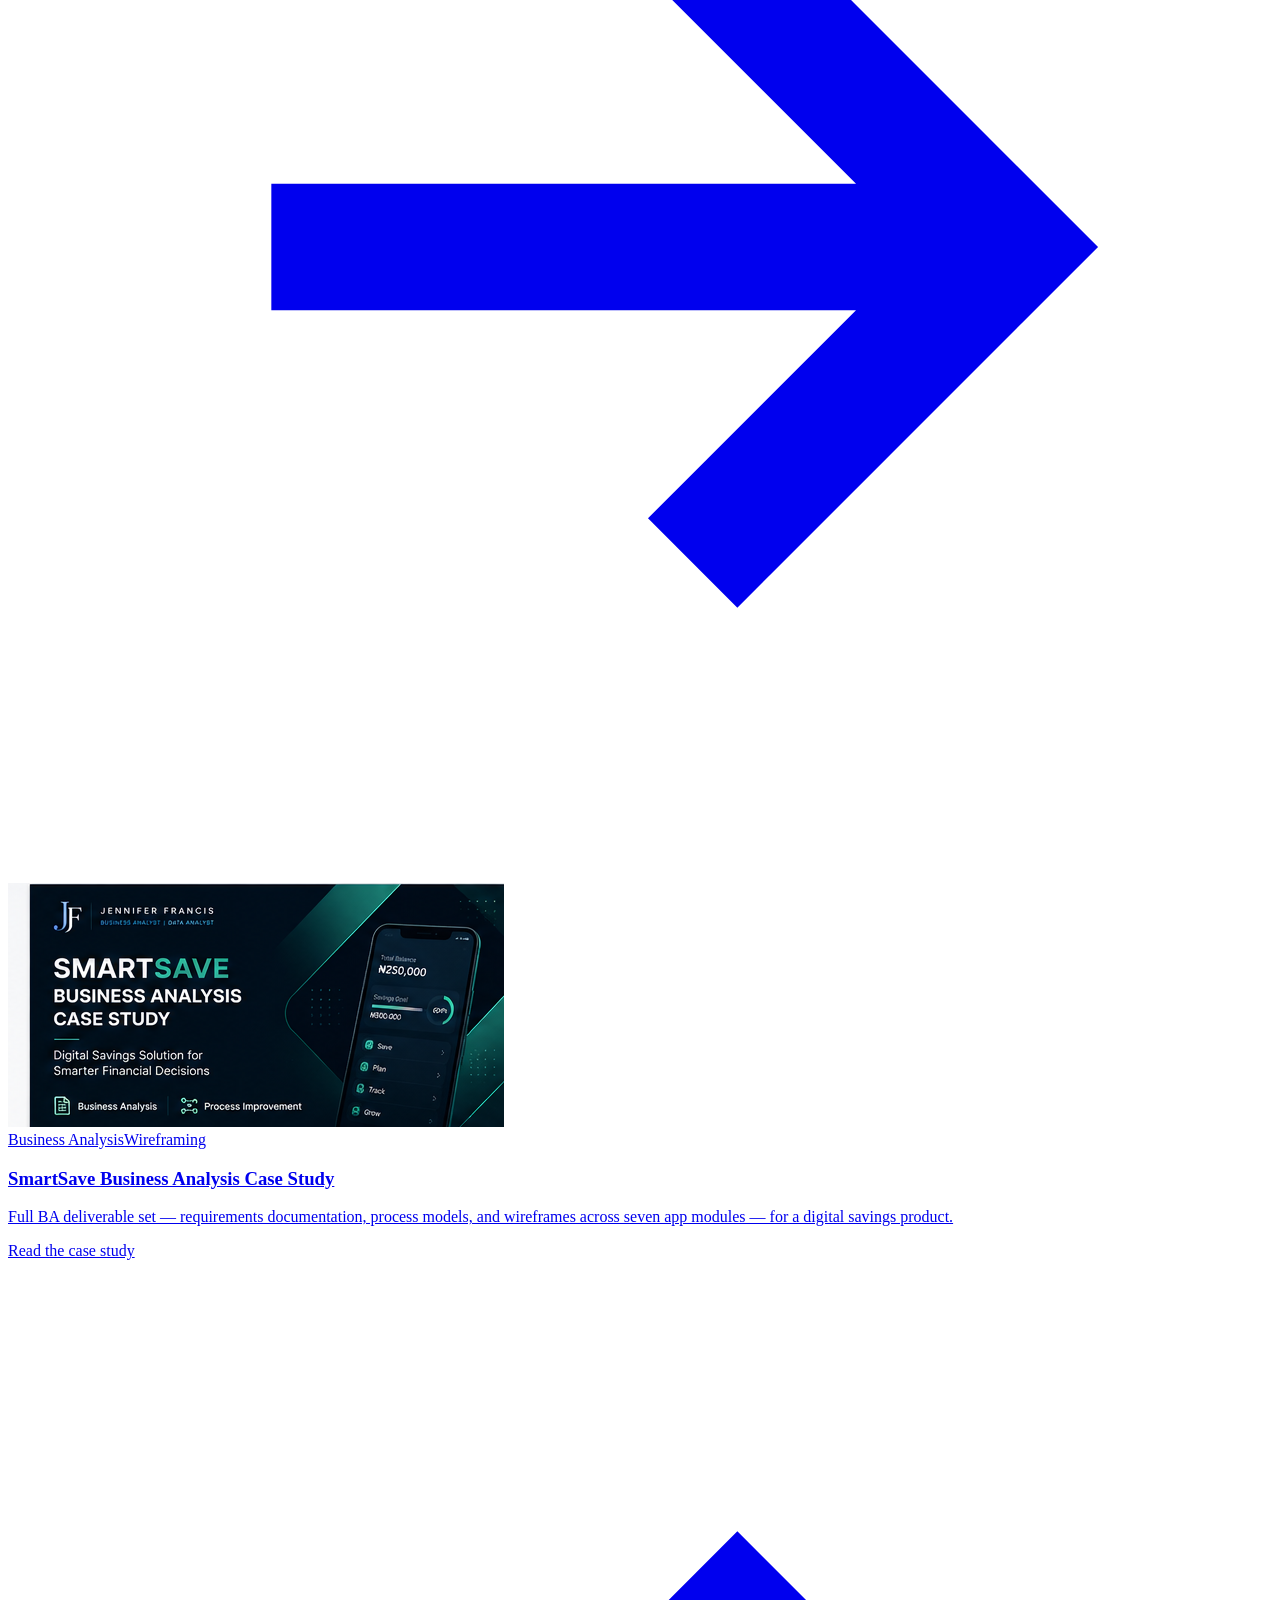
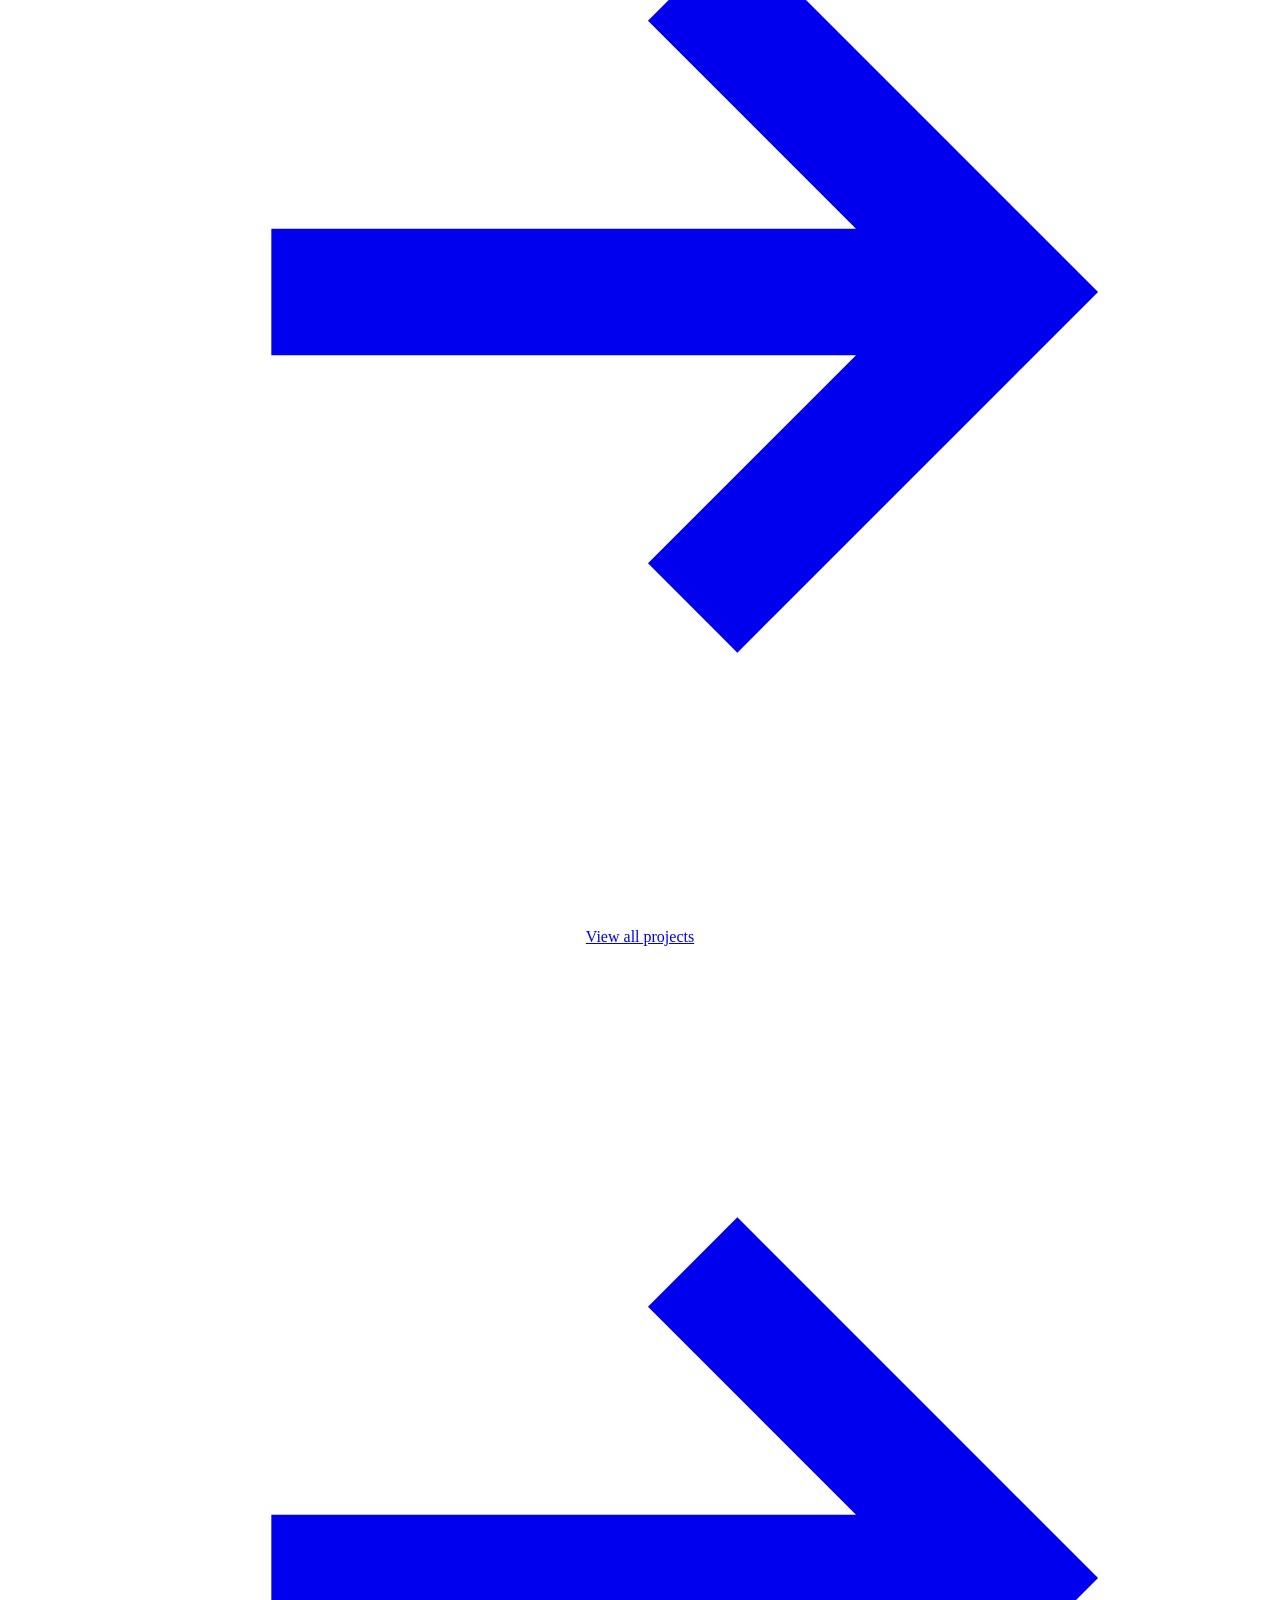
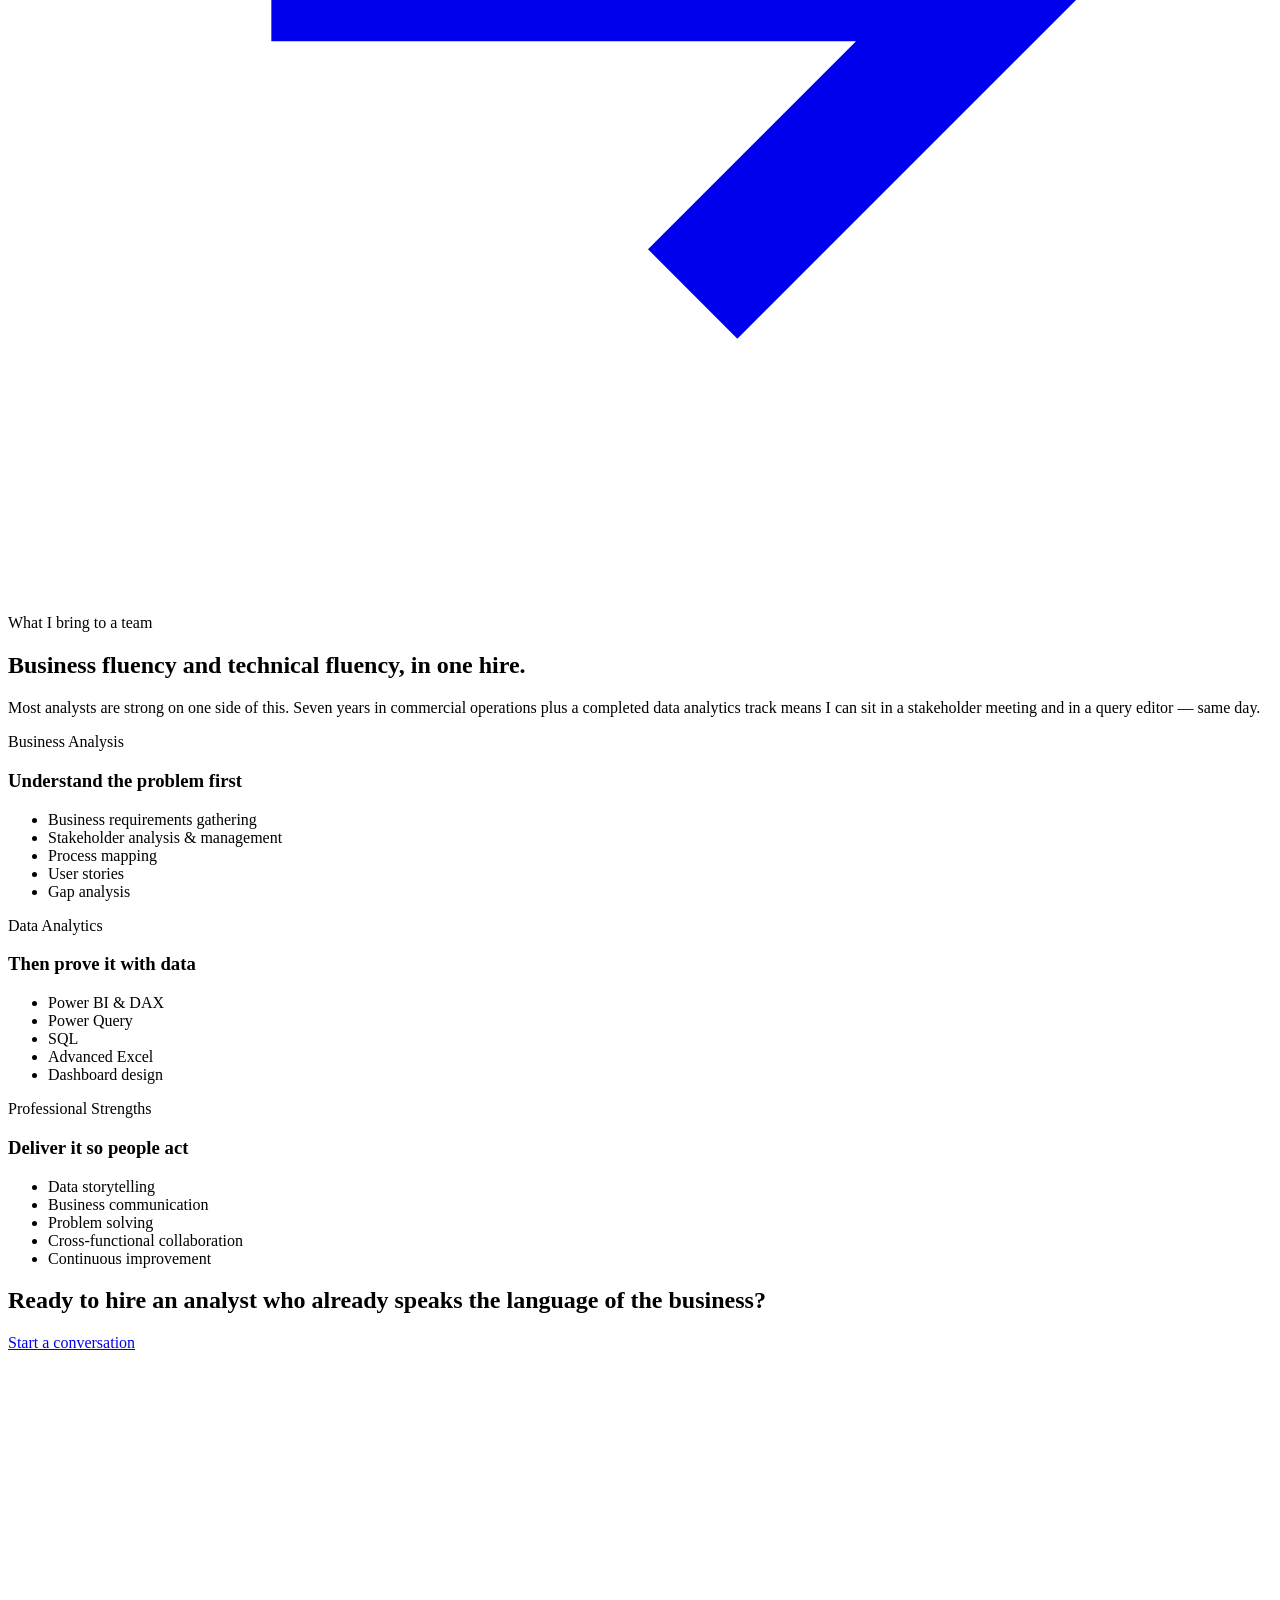
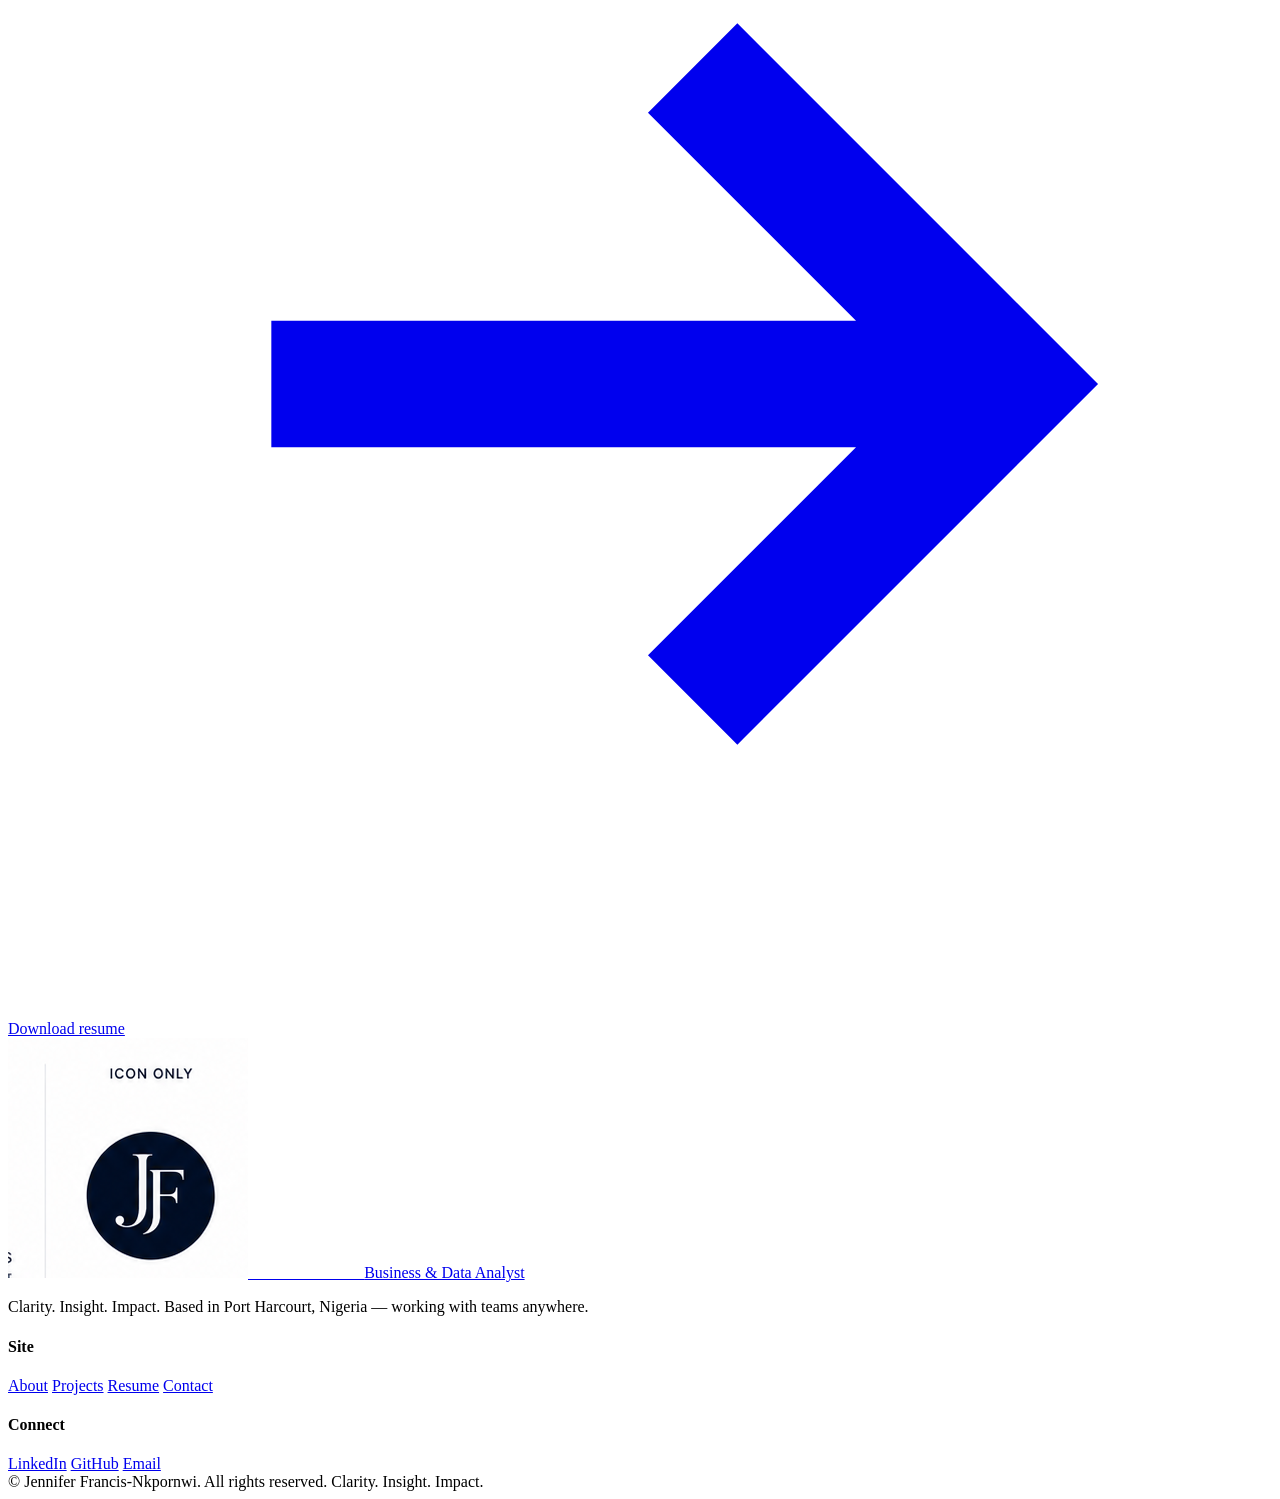
==== commit 1ddfb01b: "Add files via upload" ====
--- a/index.html
+++ b/index.html
@@ -46,8 +46,8 @@
       </div>
       <div class="hero-metric-row">
         <div class="hero-metric"><b><span data-count="7" data-suffix="+">7+</span></b><span>Years in business ops &amp; analysis</span></div>
-        <div class="hero-metric"><b><span data-count="8" data-suffix="+">8+</span></b><span>End-to-end BA/DA projects shipped</span></div>
-        <div class="hero-metric"><b>Excel · SQL · Power BI</b><span>Daily working toolkit</span></div>
+        <div class="hero-metric"><b><span data-count="7" data-suffix="">7</span></b><span>BA &amp; DA case studies, end to end</span></div>
+        <div class="hero-metric"><b style="font-size:22px;">Excel · SQL · Power BI<br>BRDs · BPMN · Wireframes</b><span>Daily working toolkit</span></div>
       </div>
     </div>
 
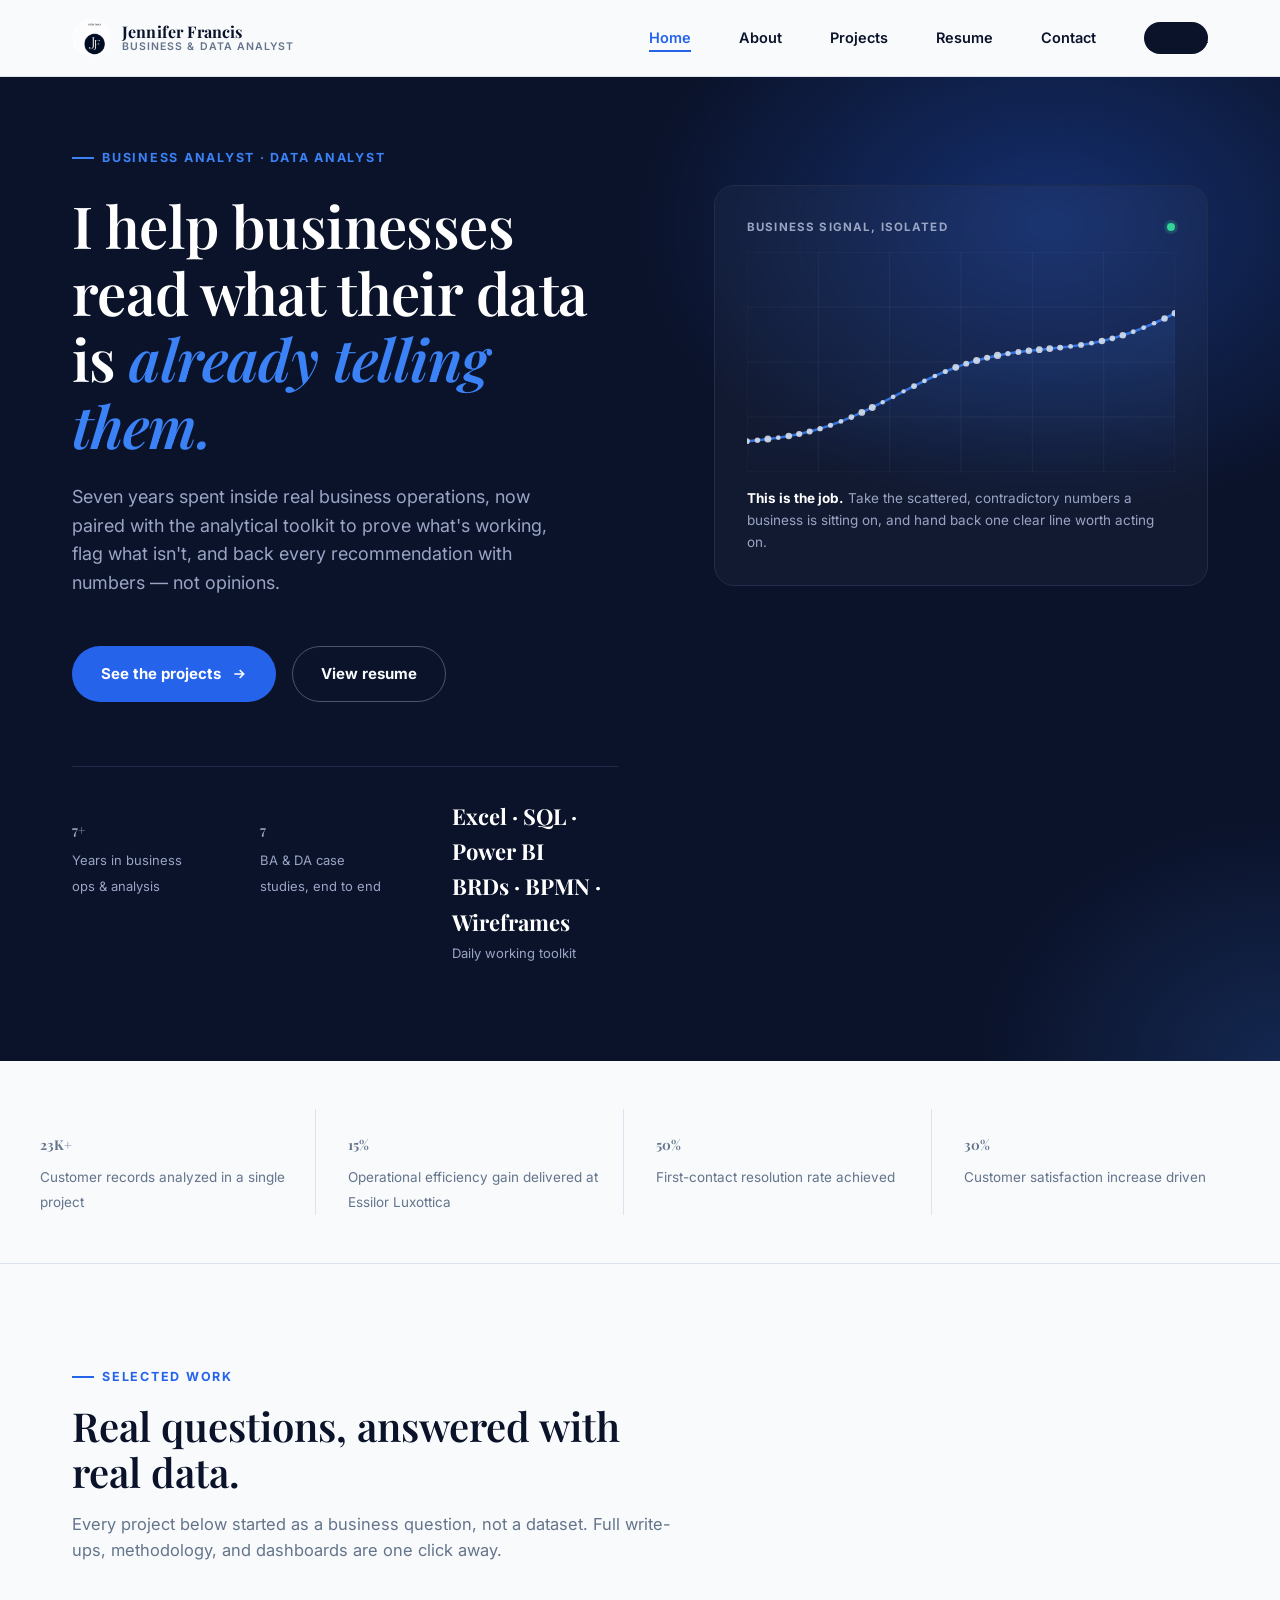
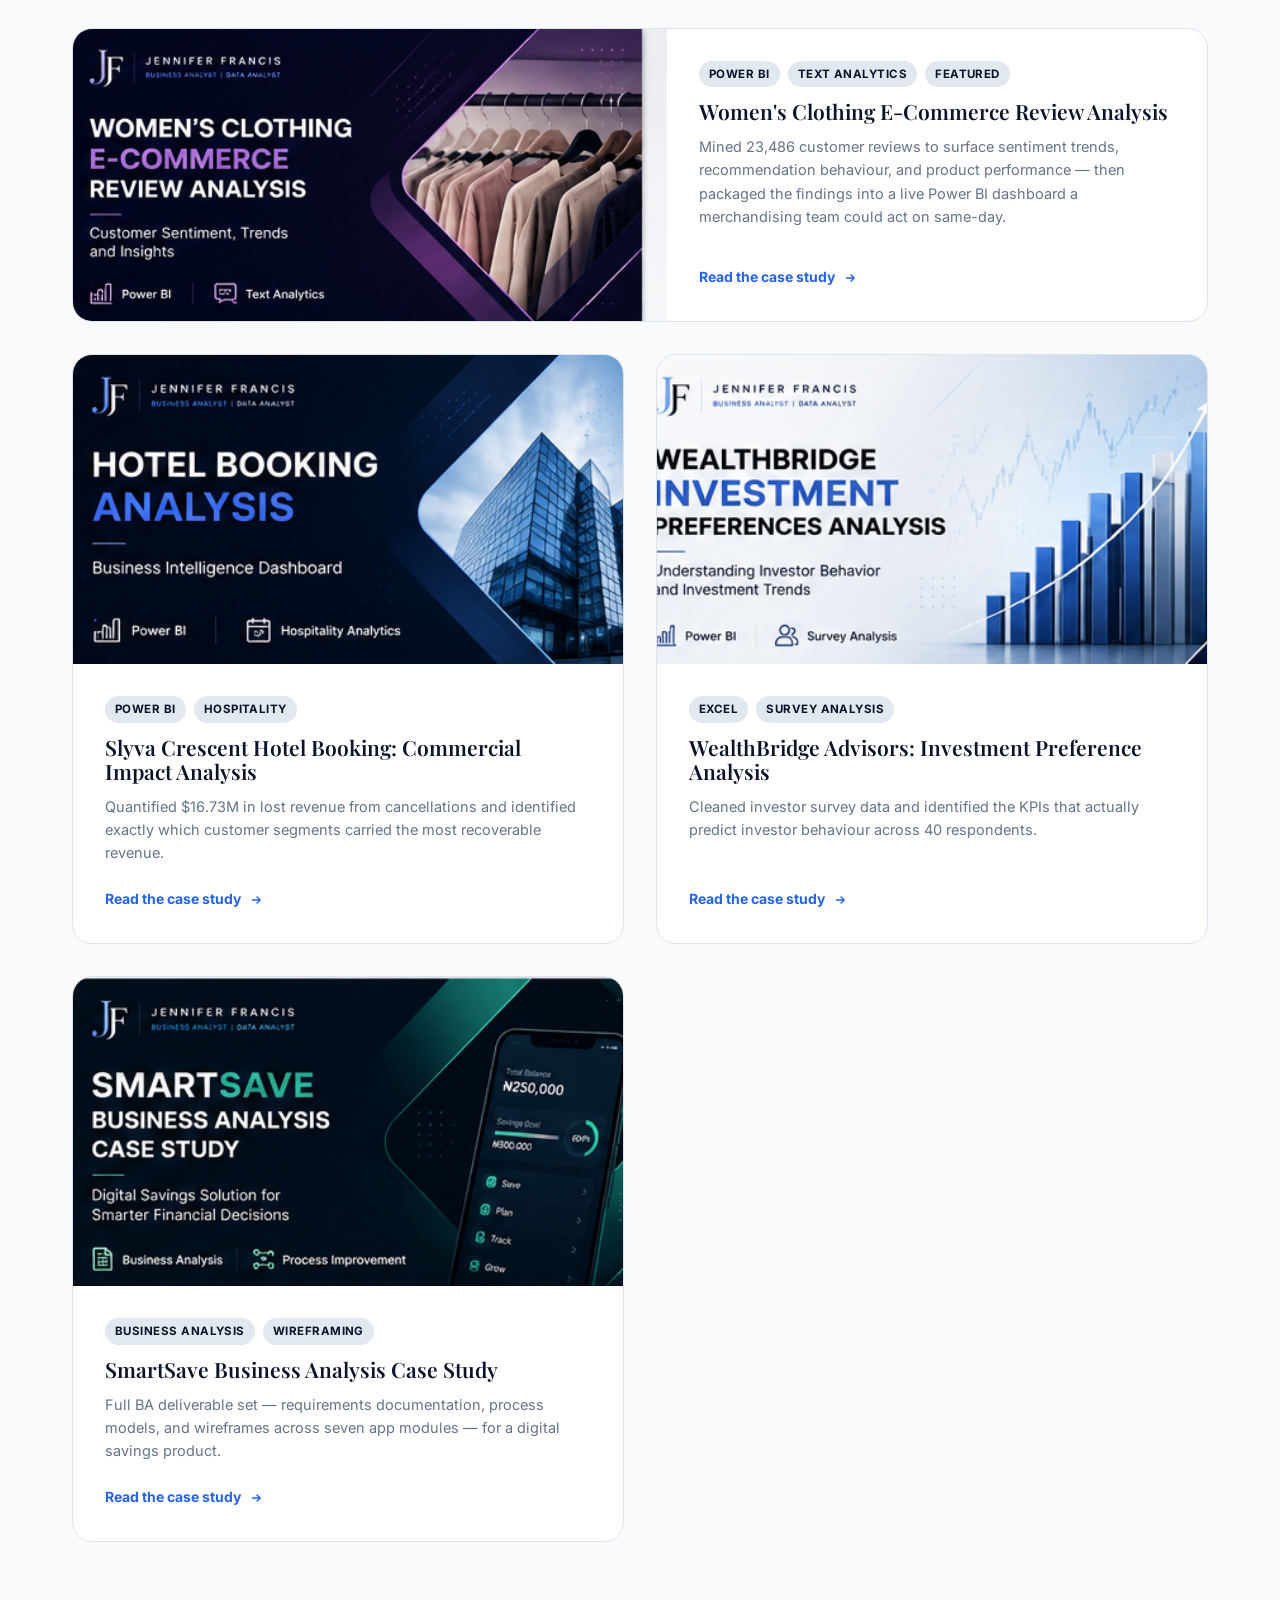
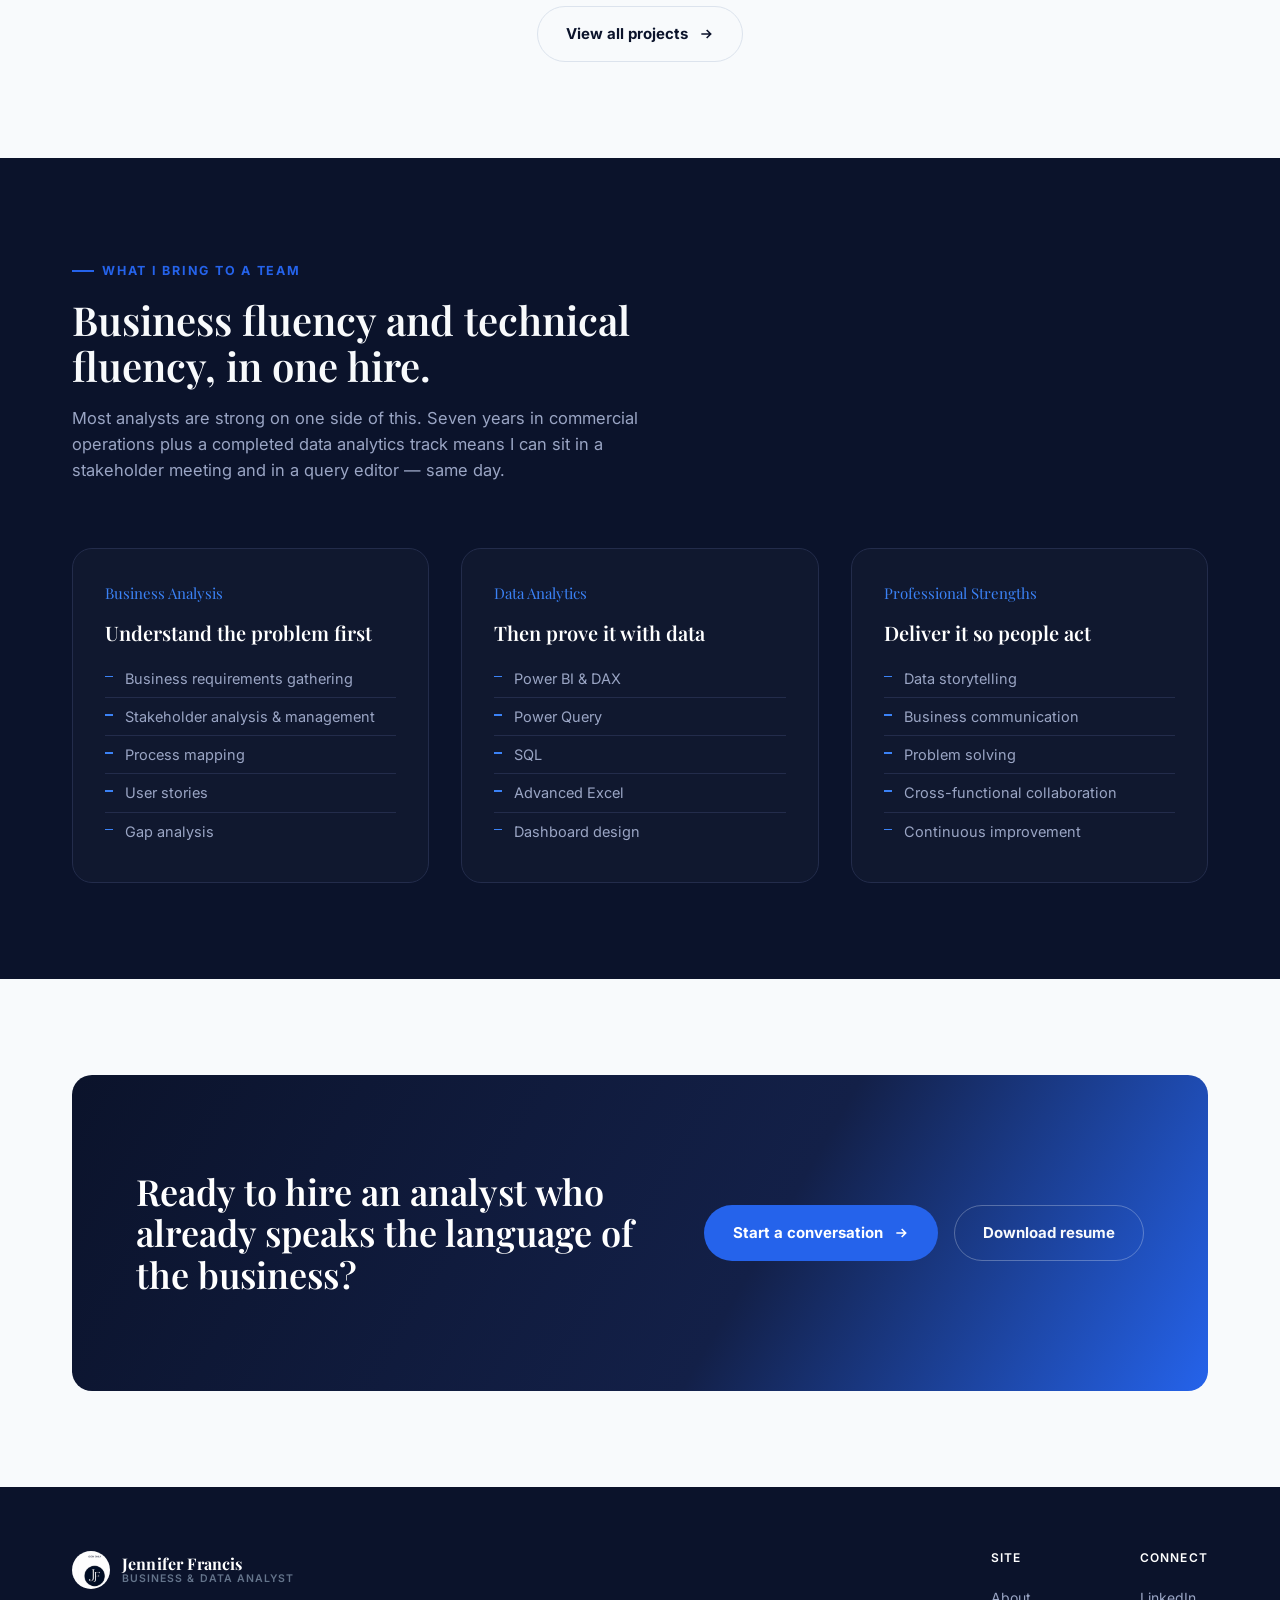
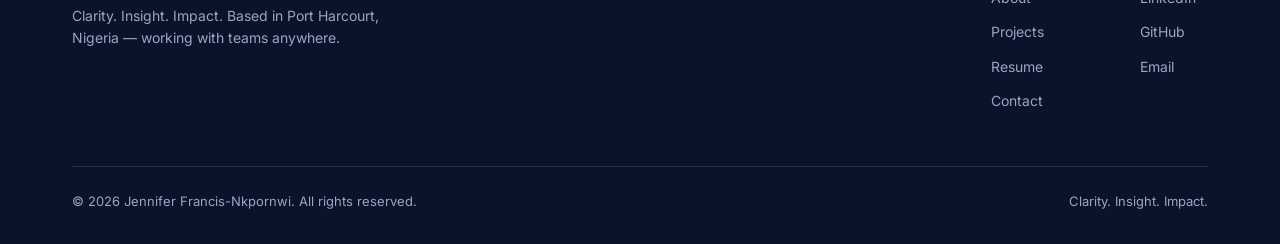
==== commit 5e9271a6: "Update index.html" ====
--- a/index.html
+++ b/index.html
@@ -214,7 +214,7 @@
           <h4>Connect</h4>
           <a href="https://linkedin.com/in/jenniferfrancis-nkpornwi" target="_blank" rel="noopener">LinkedIn</a>
           <a href="https://github.com/jennifer-francis-nkpornwi" target="_blank" rel="noopener">GitHub</a>
-          <a href="mailto:hello@jenniferfrancis.com">Email</a>
+          <a href="mailto:jennifer.ezeanyim@gmail.com">Email</a>
         </div>
       </div>
     </div>
--- a/css/style.css
+++ b/css/style.css
@@ -0,0 +1,474 @@
+/* ===========================================================
+   Jennifer Francis-Nkpornwi — Portfolio
+   Design tokens sourced from Brand Guidelines v1.0
+   =========================================================== */
+
+@import url('https://fonts.googleapis.com/css2?family=Playfair+Display:ital,wght@0,500;0,600;0,700;1,500&family=Inter:wght@400;500;600;700;800&display=swap');
+
+:root{
+  /* --- Brand palette --- */
+  --navy: #0B132B;
+  --navy-soft: #131c3a;
+  --azure: #2563EB;
+  --electric: #3B82F6;
+  --slate: #64748B;
+  --silver: #E2E8F0;
+  --warm-white: #F8FAFC;
+  --white: #FFFFFF;
+
+  /* --- Functional aliases --- */
+  --bg: var(--warm-white);
+  --bg-dark: var(--navy);
+  --text: var(--navy);
+  --text-soft: var(--slate);
+  --text-on-dark: var(--warm-white);
+  --text-on-dark-soft: #9AA5C4;
+  --border: #DCE3ED;
+  --border-dark: #232C4B;
+
+  /* --- Type --- */
+  --display: 'Playfair Display', Georgia, serif;
+  --body: 'Inter', -apple-system, BlinkMacSystemFont, sans-serif;
+
+  /* --- Spacing scale (from brand system) --- */
+  --sp-1: 4px; --sp-2: 8px; --sp-3: 12px; --sp-4: 16px;
+  --sp-5: 24px; --sp-6: 32px; --sp-7: 48px; --sp-8: 64px;
+  --sp-9: 96px; --sp-10: 128px;
+
+  --radius-s: 6px; --radius-m: 12px; --radius-l: 20px;
+  --max-w: 1200px;
+
+  --ease: cubic-bezier(.16,.84,.44,1);
+}
+
+*,*::before,*::after{ box-sizing: border-box; }
+html{ scroll-behavior: smooth; }
+@media (prefers-reduced-motion: reduce){
+  html{ scroll-behavior: auto; }
+  *,*::before,*::after{ animation-duration: .001ms !important; animation-iteration-count: 1 !important; transition-duration: .001ms !important; scroll-behavior: auto !important; }
+}
+
+body{
+  margin:0;
+  font-family: var(--body);
+  color: var(--text);
+  background: var(--bg);
+  -webkit-font-smoothing: antialiased;
+  line-height: 1.6;
+}
+
+img{ max-width:100%; display:block; }
+a{ color: inherit; text-decoration:none; }
+ul{ margin:0; padding:0; list-style:none; }
+h1,h2,h3,h4{ font-family: var(--display); margin:0; line-height:1.15; font-weight:600; }
+p{ margin:0; }
+button{ font-family: inherit; cursor:pointer; }
+
+:focus-visible{
+  outline: 2px solid var(--azure);
+  outline-offset: 3px;
+  border-radius: 4px;
+}
+
+.wrap{ max-width: var(--max-w); margin:0 auto; padding: 0 var(--sp-6); }
+@media (max-width:640px){ .wrap{ padding: 0 var(--sp-5); } }
+
+.eyebrow{
+  display:inline-flex; align-items:center; gap: var(--sp-2);
+  font-size: 12.5px; letter-spacing: .14em; text-transform: uppercase;
+  font-weight:700; color: var(--azure);
+}
+.eyebrow::before{
+  content:''; width:22px; height:2px; background: var(--azure); display:inline-block;
+}
+
+/* ===================== NAV ===================== */
+.site-nav{
+  position: sticky; top:0; z-index: 100;
+  background: rgba(248,250,252,.97);
+ 
+  border-bottom: 1px solid var(--border);
+}
+.site-nav .wrap{
+  display:flex; align-items:center; justify-content:space-between;
+  height: 76px;
+}
+.brand{ display:flex; align-items:center; gap: var(--sp-3); }
+.brand img{ width:38px; height:38px; border-radius:50%; }
+.brand-text{ display:flex; flex-direction:column; line-height:1.15; }
+.brand-text strong{ font-family: var(--display); font-size:16px; font-weight:700; letter-spacing:.01em; }
+.brand-text span{ font-size:10.5px; letter-spacing:.1em; text-transform:uppercase; color: var(--slate); font-weight:600; }
+
+.nav-links{ display:flex; align-items:center; gap: var(--sp-7); }
+.nav-links a{
+  font-size:14.5px; font-weight:600; color: var(--text);
+  position:relative; padding: 4px 0;
+}
+.nav-links a::after{
+  content:''; position:absolute; left:0; right:100%; bottom:-2px; height:2px;
+  background: var(--azure); transition: right .25s var(--ease);
+}
+.nav-links a:hover::after, .nav-links a.active::after{ right:0; }
+.nav-links a.active{ color: var(--azure); }
+
+.nav-cta{
+  display:inline-flex; align-items:center; gap:8px;
+  background: var(--navy); color: var(--warm-white);
+  padding: 11px 22px; border-radius: 999px; font-size:14px; font-weight:700;
+  transition: transform .2s var(--ease), background .2s var(--ease);
+}
+.nav-cta:hover{ background: var(--azure); transform: translateY(-2px); }
+
+.nav-toggle{ display:none; background:none; border:none; padding:6px; }
+.nav-toggle span{ display:block; width:24px; height:2px; background:var(--navy); margin:5px 0; transition:.25s; }
+
+@media (max-width: 880px){
+  .nav-links{
+    position:fixed; inset: 76px 0 0 0; background: var(--warm-white);
+    flex-direction:column; justify-content:flex-start; padding-top: var(--sp-8);
+    gap: var(--sp-6); transform: translateX(100%); transition: transform .3s var(--ease);
+  }
+  .nav-links.open{ transform: translateX(0); }
+  .nav-links a{ font-size:20px; }
+  .nav-toggle{ display:block; }
+  .nav-cta{ display:none; }
+  .nav-links.open .nav-cta{ display:inline-flex; margin-top: var(--sp-4); }
+}
+
+/* ===================== BUTTONS ===================== */
+.btn{
+  display:inline-flex; align-items:center; gap:10px;
+  padding: 15px 28px; border-radius: 999px; font-weight:700; font-size:15px;
+  border: 1.5px solid transparent; transition: all .22s var(--ease);
+}
+.btn-primary{ background: var(--azure); color:#fff; }
+.btn-primary:hover{ background: var(--electric); transform: translateY(-2px); box-shadow: 0 12px 24px -8px rgba(37,99,235,.45); }
+.btn-ghost-dark{ border-color: rgba(248,250,252,.28); color: var(--warm-white); }
+.btn-ghost-dark:hover{ border-color: var(--warm-white); background: rgba(248,250,252,.08); }
+.btn-ghost-light{ border-color: var(--border); color: var(--navy); }
+.btn-ghost-light:hover{ border-color: var(--navy); }
+.btn svg{ width:16px; height:16px; transition: transform .2s var(--ease); }
+.btn:hover svg{ transform: translateX(3px); }
+
+/* ===================== HERO ===================== */
+.hero{
+  position:relative; background: var(--navy); color: var(--warm-white);
+  overflow:hidden;
+  padding: var(--sp-8) 0 var(--sp-9);
+}
+.hero::before{
+  content:''; position:absolute; inset:0;
+  background:
+    radial-gradient(680px 480px at 82% 15%, rgba(37,99,235,.35), transparent 60%),
+    radial-gradient(500px 400px at 100% 100%, rgba(59,130,246,.18), transparent 60%);
+  pointer-events:none;
+}
+.hero-grid{
+  position:relative; z-index:1;
+  display:grid; grid-template-columns: 1.05fr .95fr; gap: var(--sp-9);
+  align-items:start;
+}
+.hero-eyebrow{ color: var(--electric); }
+.hero-eyebrow::before{ background: var(--electric); }
+.hero h1{
+  font-size: clamp(34px, 4.6vw, 58px);
+  margin: var(--sp-5) 0 var(--sp-5);
+  letter-spacing: -.01em;
+  color: #fff;
+}
+.hero h1 em{ font-style: italic; color: var(--electric); }
+.hero-sub{
+  font-size:18px; color: var(--text-on-dark-soft); max-width: 46ch; margin-bottom: var(--sp-7);
+}
+.hero-actions{ display:flex; gap: var(--sp-4); flex-wrap:wrap; margin-bottom: var(--sp-8); }
+
+.hero-metric-row{
+  display:flex; gap: var(--sp-8); border-top: 1px solid var(--border-dark); padding-top: var(--sp-6);
+}
+.hero-metric b{
+  display:block; font-family: var(--display); font-size: 30px; color:#fff;
+}
+.hero-metric span{ font-size:13px; color: var(--text-on-dark-soft); }
+
+.hero-visual{ position:relative; margin-top: 44px; }
+.hero-visual .signal-card{
+  background: rgba(255,255,255,.03);
+  border: 1px solid var(--border-dark);
+  border-radius: var(--radius-l);
+  padding: var(--sp-6);
+  backdrop-filter: blur(6px);
+}
+.signal-card-head{ display:flex; justify-content:space-between; align-items:center; margin-bottom: var(--sp-4); }
+.signal-card-head span{ font-size:11.5px; letter-spacing:.1em; text-transform:uppercase; color: var(--text-on-dark-soft); font-weight:700; }
+.signal-dot{ width:8px; height:8px; border-radius:50%; background:#34D399; box-shadow:0 0 0 3px rgba(52,211,153,.18); }
+#signal-canvas{ width:100%; height:220px; display:block; }
+.signal-caption{ margin-top: var(--sp-4); font-size:13.5px; color: var(--text-on-dark-soft); }
+.signal-caption strong{ color:#fff; }
+
+@media (max-width: 980px){
+  .hero-grid{ grid-template-columns: 1fr; }
+  .hero-metric-row{ flex-wrap:wrap; gap: var(--sp-6); }
+  .hero-visual{ margin-top: var(--sp-7); }
+}
+
+/* ===================== SECTION SCAFFOLDING ===================== */
+section{ padding: var(--sp-9) 0; }
+.section-head{ max-width: 620px; margin-bottom: var(--sp-8); }
+.section-head h2{ font-size: clamp(28px,3.4vw,40px); margin-top: var(--sp-4); }
+.section-head p{ color: var(--text-soft); font-size:16.5px; margin-top: var(--sp-4); }
+.section-dark{ background: var(--navy); color: var(--warm-white); }
+.section-dark .section-head p{ color: var(--text-on-dark-soft); }
+.section-tint{ background: var(--silver); }
+
+.reveal{ opacity:0; transform: translateY(22px); transition: opacity .7s var(--ease), transform .7s var(--ease); }
+.reveal.in{ opacity:1; transform:none; }
+@media print{
+  .reveal{ opacity:1 !important; transform:none !important; }
+}
+
+/* ===================== PROOF STRIP ===================== */
+.proof-strip{ background: var(--warm-white); border-bottom:1px solid var(--border); }
+.proof-grid{
+  display:grid; grid-template-columns: repeat(4,1fr); gap: var(--sp-6);
+  padding: var(--sp-7) 0;
+}
+.proof-item{ padding-right: var(--sp-5); border-right: 1px solid var(--border); }
+.proof-item:last-child{ border-right:none; }
+.proof-item b{ font-family: var(--display); font-size: 34px; display:block; color: var(--navy); }
+.proof-item span{ font-size:13.5px; color: var(--text-soft); }
+@media (max-width: 780px){
+  .proof-grid{ grid-template-columns: repeat(2,1fr); }
+  .proof-item{ border-right:none; border-bottom:1px solid var(--border); padding-bottom: var(--sp-4); }
+}
+
+/* ===================== PROJECT CARDS ===================== */
+.project-grid{
+  display:grid; grid-template-columns: repeat(2,1fr); gap: var(--sp-6);
+}
+.project-card{
+  border-radius: var(--radius-l); overflow:hidden; background:#fff;
+  border:1px solid var(--border);
+  transition: transform .3s var(--ease), box-shadow .3s var(--ease);
+  display:flex; flex-direction:column;
+}
+.project-card:hover{ transform: translateY(-6px); box-shadow: 0 24px 48px -20px rgba(11,19,43,.25); }
+.project-card .cover{ aspect-ratio: 16/9; overflow:hidden; background: var(--navy); }
+.project-card .cover img{ width:100%; height:100%; object-fit:cover; transition: transform .5s var(--ease); }
+.project-card:hover .cover img{ transform: scale(1.06); }
+.project-body{ padding: var(--sp-6); flex:1; display:flex; flex-direction:column; }
+.project-tags{ display:flex; gap:8px; flex-wrap:wrap; margin-bottom: var(--sp-3); }
+.tag{
+  font-size:11.5px; font-weight:700; letter-spacing:.04em; text-transform:uppercase;
+  padding: 4px 10px; border-radius:999px; background: var(--silver); color: var(--navy);
+}
+.project-body h3{ font-size:21px; margin-bottom: var(--sp-3); }
+.project-body p{ color: var(--text-soft); font-size:14.5px; flex:1; }
+.project-link{
+  margin-top: var(--sp-5); display:inline-flex; align-items:center; gap:8px;
+  font-weight:700; font-size:14px; color: var(--azure);
+}
+.project-link svg{ width:14px; height:14px; transition: transform .2s var(--ease); }
+.project-card:hover .project-link svg{ transform: translateX(4px); }
+
+.project-card.featured{ grid-column: span 2; display:grid; grid-template-columns: 1.1fr 1fr; }
+.project-card.featured .cover{ aspect-ratio:auto; height:100%; }
+@media (max-width: 900px){
+  .project-grid{ grid-template-columns: 1fr; }
+  .project-card.featured{ grid-column:auto; grid-template-columns:1fr; }
+}
+
+/* ===================== EXPERTISE ===================== */
+.expertise-grid{ display:grid; grid-template-columns: repeat(3,1fr); gap: var(--sp-6); }
+.expertise-card{
+  border: 1px solid var(--border-dark); border-radius: var(--radius-l);
+  padding: var(--sp-6); background: rgba(255,255,255,.02);
+}
+.expertise-card .num{ font-family: var(--display); font-size:15px; color: var(--electric); margin-bottom: var(--sp-4); }
+.expertise-card h3{ color:#fff; font-size:20px; margin-bottom: var(--sp-4); }
+.expertise-card ul li{
+  font-size:14.5px; color: var(--text-on-dark-soft); padding: 7px 0 7px 20px; position:relative;
+  border-top: 1px solid var(--border-dark);
+}
+.expertise-card ul li:first-child{ border-top:none; }
+.expertise-card ul li::before{ content:''; position:absolute; left:0; top:16px; width:8px; height:1.5px; background: var(--electric); }
+@media (max-width:900px){ .expertise-grid{ grid-template-columns:1fr; } }
+
+/* ===================== CTA BAND ===================== */
+.cta-band{
+  background: linear-gradient(120deg, var(--navy), #132048 60%, var(--azure));
+  color:#fff; border-radius: var(--radius-l); padding: var(--sp-9) var(--sp-8);
+  display:flex; align-items:center; justify-content:space-between; gap: var(--sp-7); flex-wrap:wrap;
+}
+.cta-band h2{ font-size: clamp(26px,3vw,36px); max-width:520px; color:#fff; }
+.cta-band-actions{ display:flex; gap: var(--sp-4); flex-wrap:wrap; }
+
+/* ===================== FOOTER ===================== */
+footer{ background: var(--navy); color: var(--text-on-dark-soft); padding: var(--sp-8) 0 var(--sp-6); }
+.footer-top{ display:flex; justify-content:space-between; gap: var(--sp-7); flex-wrap:wrap; padding-bottom: var(--sp-7); border-bottom:1px solid var(--border-dark); }
+.footer-brand p{ max-width: 320px; margin-top: var(--sp-4); font-size:14px; }
+.footer-cols{ display:flex; gap: var(--sp-9); }
+.footer-col h4{ font-family: var(--body); font-size:12px; letter-spacing:.1em; text-transform:uppercase; color:#fff; margin-bottom: var(--sp-4); }
+.footer-col a{ display:block; font-size:14px; padding: 6px 0; color: var(--text-on-dark-soft); transition:color .2s; }
+.footer-col a:hover{ color: var(--electric); }
+.footer-bottom{ display:flex; justify-content:space-between; padding-top: var(--sp-5); font-size:13px; flex-wrap:wrap; gap: var(--sp-3); }
+@media (max-width:700px){ .footer-cols{ gap: var(--sp-7); } }
+
+/* ===================== PAGE HEADER (sub-pages) ===================== */
+.page-header{
+  background: var(--navy); color:#fff; padding: var(--sp-8) 0 var(--sp-8);
+  position:relative; overflow:hidden;
+}
+.page-header::before{
+  content:''; position:absolute; inset:0;
+  background: radial-gradient(600px 380px at 90% 0%, rgba(37,99,235,.32), transparent 60%);
+}
+.page-header .wrap{ position:relative; z-index:1; }
+.page-header h1{ font-size: clamp(30px,4vw,46px); margin-top: var(--sp-4); color:#fff; }
+.page-header p{ margin-top: var(--sp-4); color: var(--text-on-dark-soft); max-width:56ch; font-size:16.5px; }
+
+/* ===================== ABOUT ===================== */
+.about-grid{ display:grid; grid-template-columns: .8fr 1.2fr; gap: var(--sp-9); align-items:start; }
+.about-portrait{ position:sticky; top:100px; }
+.about-portrait img{ border-radius: var(--radius-l); border:1px solid var(--border); }
+.about-portrait .caption{ margin-top: var(--sp-4); font-size:13px; color: var(--text-soft); text-align:center; }
+.about-copy h2{ font-size: clamp(24px,3vw,32px); margin-bottom: var(--sp-5); }
+.about-copy p{ font-size:16.5px; color: var(--text-soft); margin-bottom: var(--sp-5); }
+.about-copy p strong{ color: var(--navy); }
+.value-list{ margin-top: var(--sp-7); display:grid; grid-template-columns: 1fr 1fr; gap: var(--sp-5); }
+.value-item{ border-left: 2px solid var(--azure); padding-left: var(--sp-4); }
+.value-item b{ display:block; font-family: var(--display); font-size:17px; margin-bottom:4px; }
+.value-item span{ font-size:14px; color: var(--text-soft); }
+@media (max-width:900px){ .about-grid{ grid-template-columns:1fr; } .about-portrait{ position:static; max-width:280px; } .value-list{ grid-template-columns:1fr; } }
+
+.timeline{ margin-top: var(--sp-6); }
+.timeline-item{
+  display:grid; grid-template-columns: 140px 1fr; gap: var(--sp-6);
+  padding: var(--sp-6) 0; border-top: 1px solid var(--border);
+}
+.timeline-item:first-child{ border-top:none; }
+.timeline-item .when{ font-weight:700; font-size:14px; color: var(--azure); }
+.timeline-item h3{ font-size:19px; margin-bottom:6px; }
+.timeline-item .role{ font-size:13.5px; color: var(--text-soft); font-weight:600; margin-bottom: var(--sp-3); }
+.timeline-item p{ font-size:15px; color: var(--text-soft); }
+@media (max-width:640px){ .timeline-item{ grid-template-columns:1fr; gap: var(--sp-2); } }
+
+/* ===================== PROJECTS PAGE / FILTER ===================== */
+.filter-bar{ display:flex; gap: var(--sp-3); flex-wrap:wrap; margin-bottom: var(--sp-8); }
+.filter-btn{
+  padding: 10px 18px; border-radius:999px; border:1.5px solid var(--border);
+  font-size:13.5px; font-weight:700; color: var(--text-soft); background:#fff;
+  transition: all .2s var(--ease);
+}
+.filter-btn:hover{ border-color: var(--azure); color: var(--azure); }
+.filter-btn.active{ background: var(--navy); border-color: var(--navy); color:#fff; }
+
+/* ===================== RESUME ===================== */
+.resume-toolbar{ display:flex; justify-content:space-between; align-items:center; gap: var(--sp-5); flex-wrap:wrap; margin-bottom: var(--sp-8); }
+.resume-block{ margin-bottom: var(--sp-8); }
+.resume-block h2{
+  font-size:13px; letter-spacing:.12em; text-transform:uppercase; color: var(--azure);
+  font-family: var(--body); font-weight:800; margin-bottom: var(--sp-6);
+  padding-bottom: var(--sp-3); border-bottom: 2px solid var(--navy);
+}
+.resume-entry{ margin-bottom: var(--sp-6); padding-bottom: var(--sp-6); border-bottom:1px solid var(--border); }
+.resume-entry:last-child{ border-bottom:none; }
+.resume-entry-head{ display:flex; justify-content:space-between; gap: var(--sp-4); flex-wrap:wrap; margin-bottom: var(--sp-3); }
+.resume-entry-head h3{ font-size:19px; }
+.resume-entry-head .org{ font-size:14.5px; color: var(--azure); font-weight:700; margin-top:2px; }
+.resume-entry-head .dates{ font-size:13px; color: var(--text-soft); font-weight:600; white-space:nowrap; }
+.resume-entry ul{ margin-top: var(--sp-3); }
+.resume-entry ul li{ font-size:15px; color: var(--text-soft); padding: 5px 0 5px 20px; position:relative; }
+.resume-entry ul li::before{ content:'—'; position:absolute; left:0; color: var(--azure); }
+.skill-pills{ display:flex; flex-wrap:wrap; gap:10px; }
+.skill-pill{ padding: 9px 16px; border-radius: var(--radius-s); background: var(--silver); font-size:14px; font-weight:600; }
+
+/* ===================== CONTACT ===================== */
+.contact-grid{ display:grid; grid-template-columns: 1fr 1fr; gap: var(--sp-9); }
+.contact-form{ display:flex; flex-direction:column; gap: var(--sp-5); }
+.field label{ display:block; font-size:13px; font-weight:700; margin-bottom: var(--sp-2); color: var(--navy); }
+.field input, .field textarea{
+  width:100%; padding: 14px 16px; border-radius: var(--radius-s); border: 1.5px solid var(--border);
+  font-family: var(--body); font-size:15px; background:#fff; transition: border-color .2s;
+}
+.field input:focus, .field textarea:focus{ border-color: var(--azure); outline:none; }
+.field textarea{ min-height:140px; resize:vertical; }
+.contact-info{ background: var(--navy); color:#fff; border-radius: var(--radius-l); padding: var(--sp-7); }
+.contact-info h3{ color:#fff; font-size:22px; margin-bottom: var(--sp-4); }
+.contact-info p{ color: var(--text-on-dark-soft); font-size:15px; margin-bottom: var(--sp-6); }
+.contact-channel{ display:flex; align-items:center; gap: var(--sp-4); padding: var(--sp-4) 0; border-top:1px solid var(--border-dark); }
+.contact-channel:first-of-type{ border-top:none; }
+.contact-channel .ic{ width:38px; height:38px; border-radius:50%; background: rgba(59,130,246,.15); display:flex; align-items:center; justify-content:center; flex-shrink:0; }
+.contact-channel .ic svg{ width:17px; height:17px; color: var(--electric); }
+.contact-channel a, .contact-channel span{ font-size:14.5px; font-weight:600; }
+.form-status{ font-size:14px; font-weight:600; min-height:20px; }
+.form-status.ok{ color:#16A34A; }
+@media (max-width:900px){ .contact-grid{ grid-template-columns:1fr; } }
+
+/* ===================== CASE STUDY PAGES ===================== */
+.case-hero{
+  background: var(--navy); color:#fff; position:relative; overflow:hidden;
+  padding: var(--sp-8) 0 var(--sp-7);
+}
+.case-hero::before{
+  content:''; position:absolute; inset:0;
+  background: radial-gradient(680px 420px at 88% 0%, rgba(37,99,235,.32), transparent 60%);
+}
+.case-hero .wrap{ position:relative; z-index:1; }
+.case-back{
+  display:inline-flex; align-items:center; gap:8px; font-size:13.5px; font-weight:700;
+  color: var(--text-on-dark-soft); margin-bottom: var(--sp-6);
+}
+.case-back svg{ width:14px; height:14px; }
+.case-back:hover{ color: var(--electric); }
+.case-hero h1{ color:#fff; font-size: clamp(28px,3.8vw,44px); margin: var(--sp-4) 0 var(--sp-5); max-width: 18ch; }
+.case-hero .dek{ color: var(--text-on-dark-soft); font-size:17px; max-width:60ch; margin-bottom: var(--sp-7); }
+.case-meta{ display:grid; grid-template-columns: repeat(4,1fr); gap: var(--sp-6); border-top:1px solid var(--border-dark); padding-top: var(--sp-6); }
+.case-meta div span{ display:block; font-size:11.5px; letter-spacing:.1em; text-transform:uppercase; color: var(--text-on-dark-soft); font-weight:700; margin-bottom:6px; }
+.case-meta div strong{ font-size:15px; color:#fff; font-weight:700; }
+@media (max-width:780px){ .case-meta{ grid-template-columns: 1fr 1fr; } }
+
+.case-cover{ margin-top: var(--sp-8); border-radius: var(--radius-l); overflow:hidden; border:1px solid var(--border-dark); }
+.case-cover img{ width:100%; display:block; }
+
+.case-body{ max-width: 760px; margin: 0 auto; }
+.case-body h2{ font-size: 24px; margin: var(--sp-8) 0 var(--sp-4); }
+.case-body h2:first-child{ margin-top:0; }
+.case-body p{ font-size:16.5px; color: var(--text-soft); margin-bottom: var(--sp-4); }
+.case-body ul{ margin: var(--sp-4) 0; }
+.case-body ul li{ font-size:16px; color: var(--text-soft); padding: 6px 0 6px 22px; position:relative; }
+.case-body ul li::before{ content:'—'; position:absolute; left:0; color: var(--azure); }
+
+.case-stats{ display:grid; grid-template-columns: repeat(auto-fit,minmax(140px,1fr)); gap: var(--sp-4); margin: var(--sp-6) 0 var(--sp-8); }
+.case-stat{ background: var(--silver); border-radius: var(--radius-m); padding: var(--sp-5); text-align:center; }
+.case-stat b{ display:block; font-family: var(--display); font-size:26px; color: var(--navy); }
+.case-stat span{ font-size:12.5px; color: var(--text-soft); }
+
+.case-figure{ margin: var(--sp-7) 0; }
+.case-figure img{ width:100%; border-radius: var(--radius-m); border:1px solid var(--border); }
+.case-figure figcaption{ margin-top: var(--sp-3); font-size:13.5px; color: var(--text-soft); text-align:center; }
+
+.case-cta{
+  display:flex; align-items:center; justify-content:space-between; gap: var(--sp-5); flex-wrap:wrap;
+  background: var(--silver); border-radius: var(--radius-l); padding: var(--sp-6) var(--sp-7); margin: var(--sp-8) 0;
+}
+.case-cta p{ margin:0; font-weight:700; color: var(--navy); font-size:16px; }
+
+.case-nav{ display:grid; grid-template-columns: 1fr 1fr; gap: var(--sp-5); margin: var(--sp-9) 0 0; }
+.case-nav a{
+  border:1px solid var(--border); border-radius: var(--radius-m); padding: var(--sp-5) var(--sp-6);
+  transition: border-color .2s, transform .2s var(--ease);
+}
+.case-nav a:hover{ border-color: var(--azure); transform: translateY(-3px); }
+.case-nav .dir{ font-size:11.5px; letter-spacing:.1em; text-transform:uppercase; color: var(--slate); font-weight:700; }
+.case-nav .ttl{ font-family: var(--display); font-size:18px; margin-top:6px; }
+.case-nav .next{ text-align:right; }
+@media (max-width:640px){ .case-nav{ grid-template-columns:1fr; } .case-nav .next{ text-align:left; } }
+
+/* ===================== 404 ===================== */
+.error-page{ min-height: 70vh; display:flex; align-items:center; background: var(--navy); color:#fff; position:relative; overflow:hidden; }
+.error-page::before{ content:''; position:absolute; inset:0; background: radial-gradient(600px 400px at 50% 0%, rgba(37,99,235,.3), transparent 60%); }
+.error-page .wrap{ position:relative; z-index:1; text-align:center; }
+.error-mark{ font-family: var(--display); font-size: clamp(80px,14vw,160px); color: var(--electric); line-height:1; }
+.error-page h1{ color:#fff; margin-top: var(--sp-4); font-size: clamp(22px,3vw,30px); }
+.error-page p{ color: var(--text-on-dark-soft); margin-top: var(--sp-4); max-width:50ch; margin-left:auto; margin-right:auto; }
+.error-page .btn{ margin-top: var(--sp-7); }
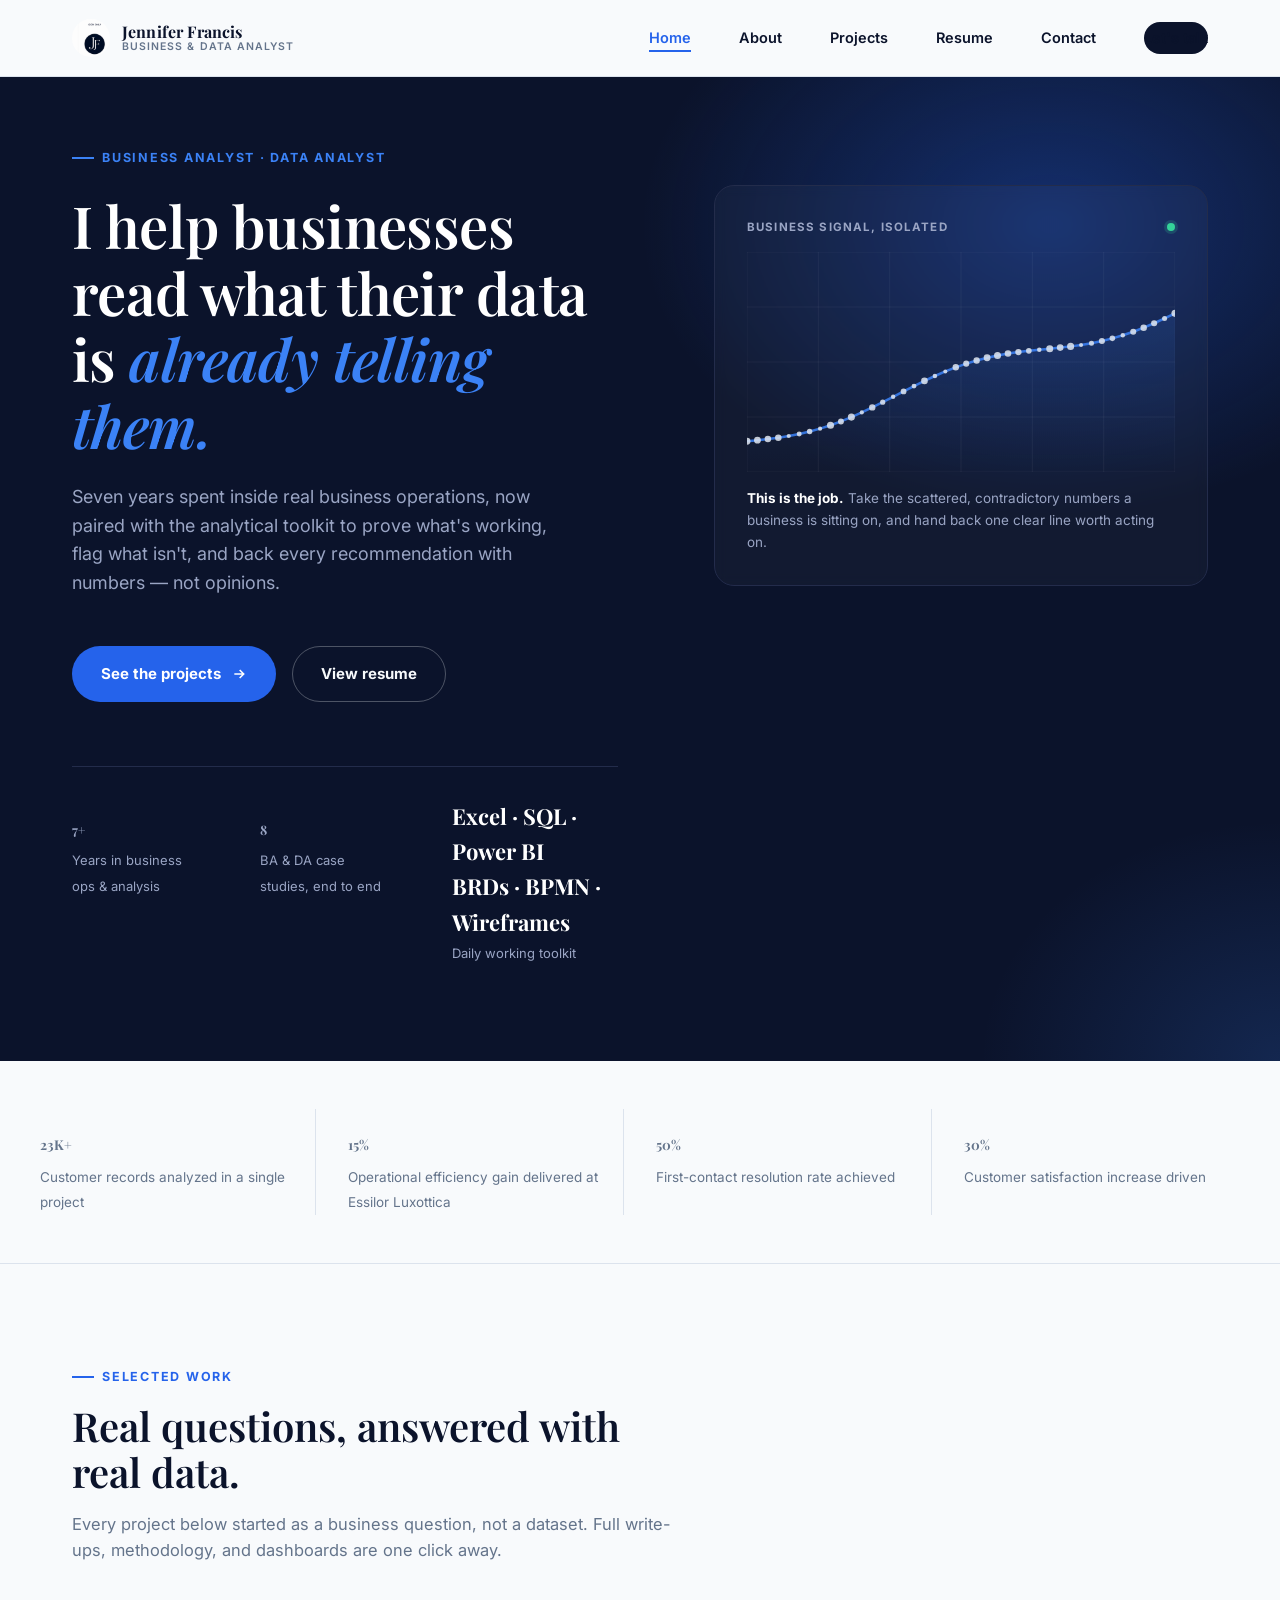
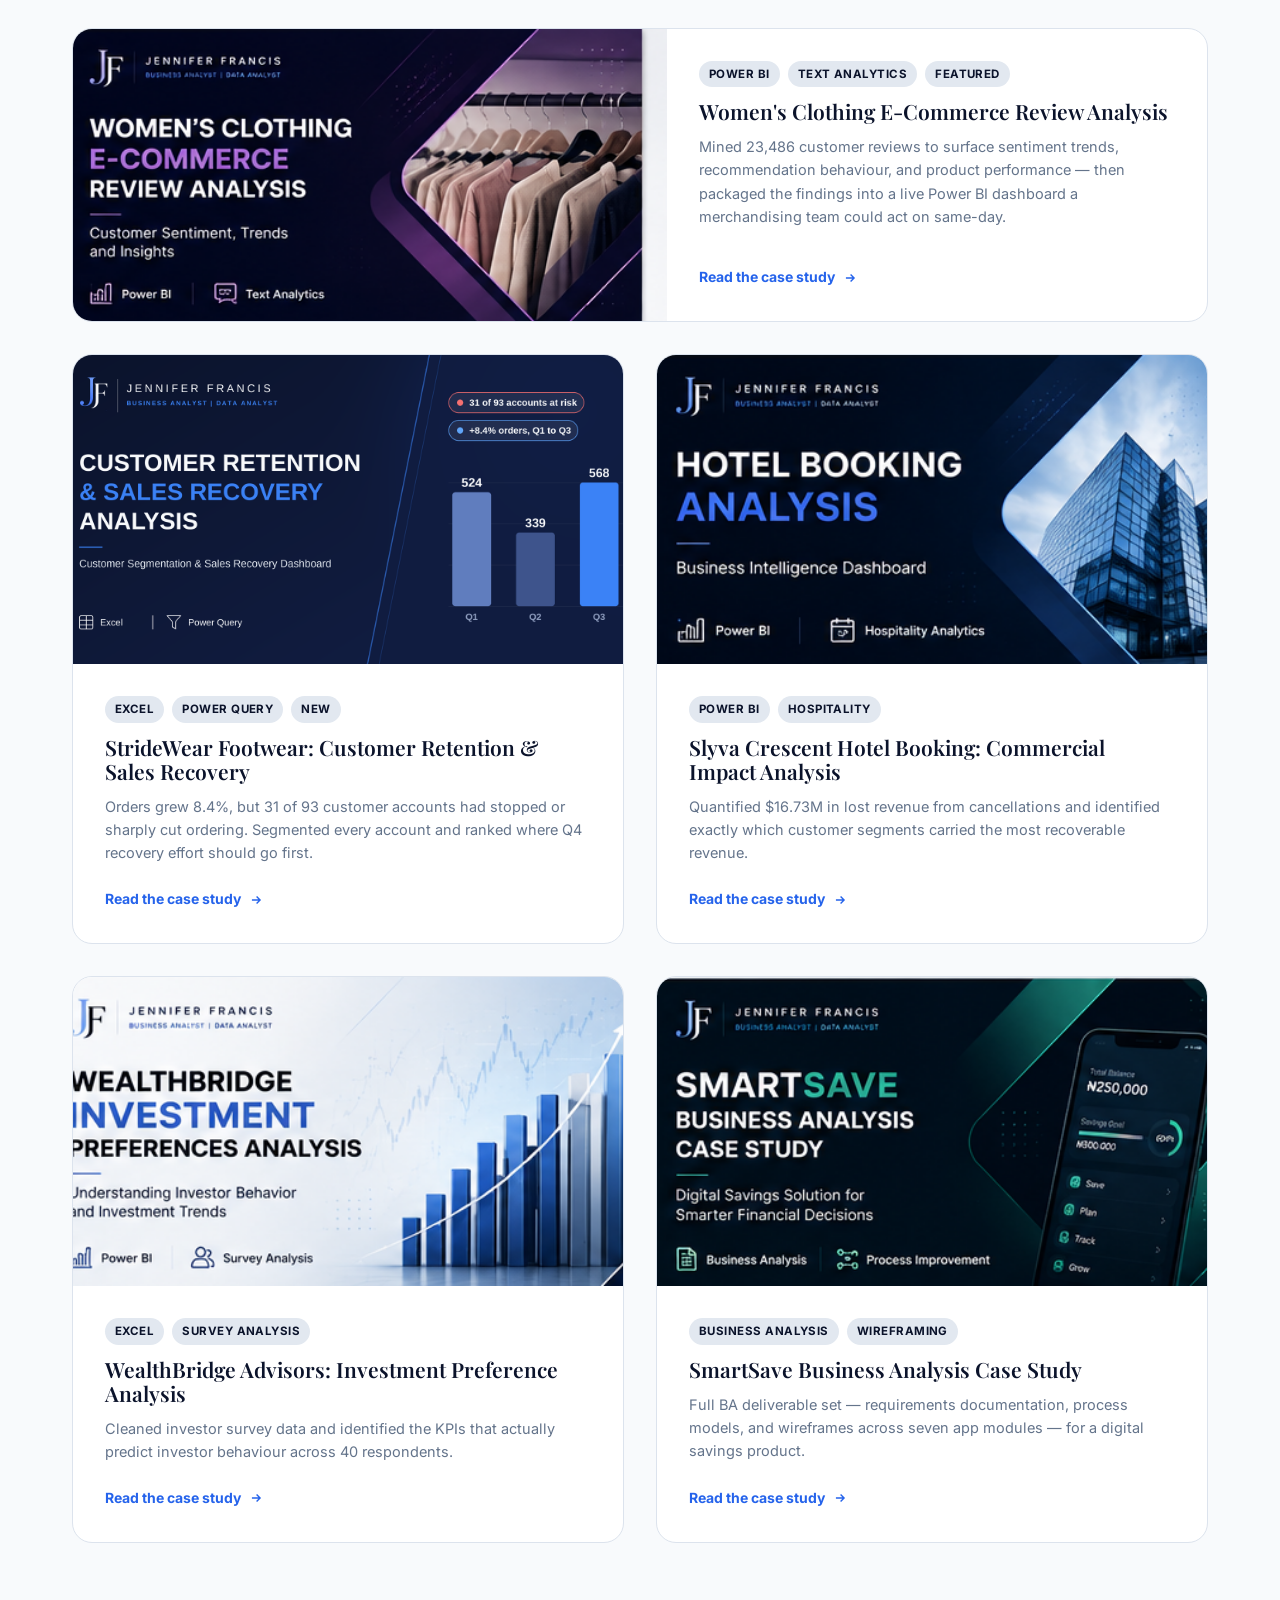
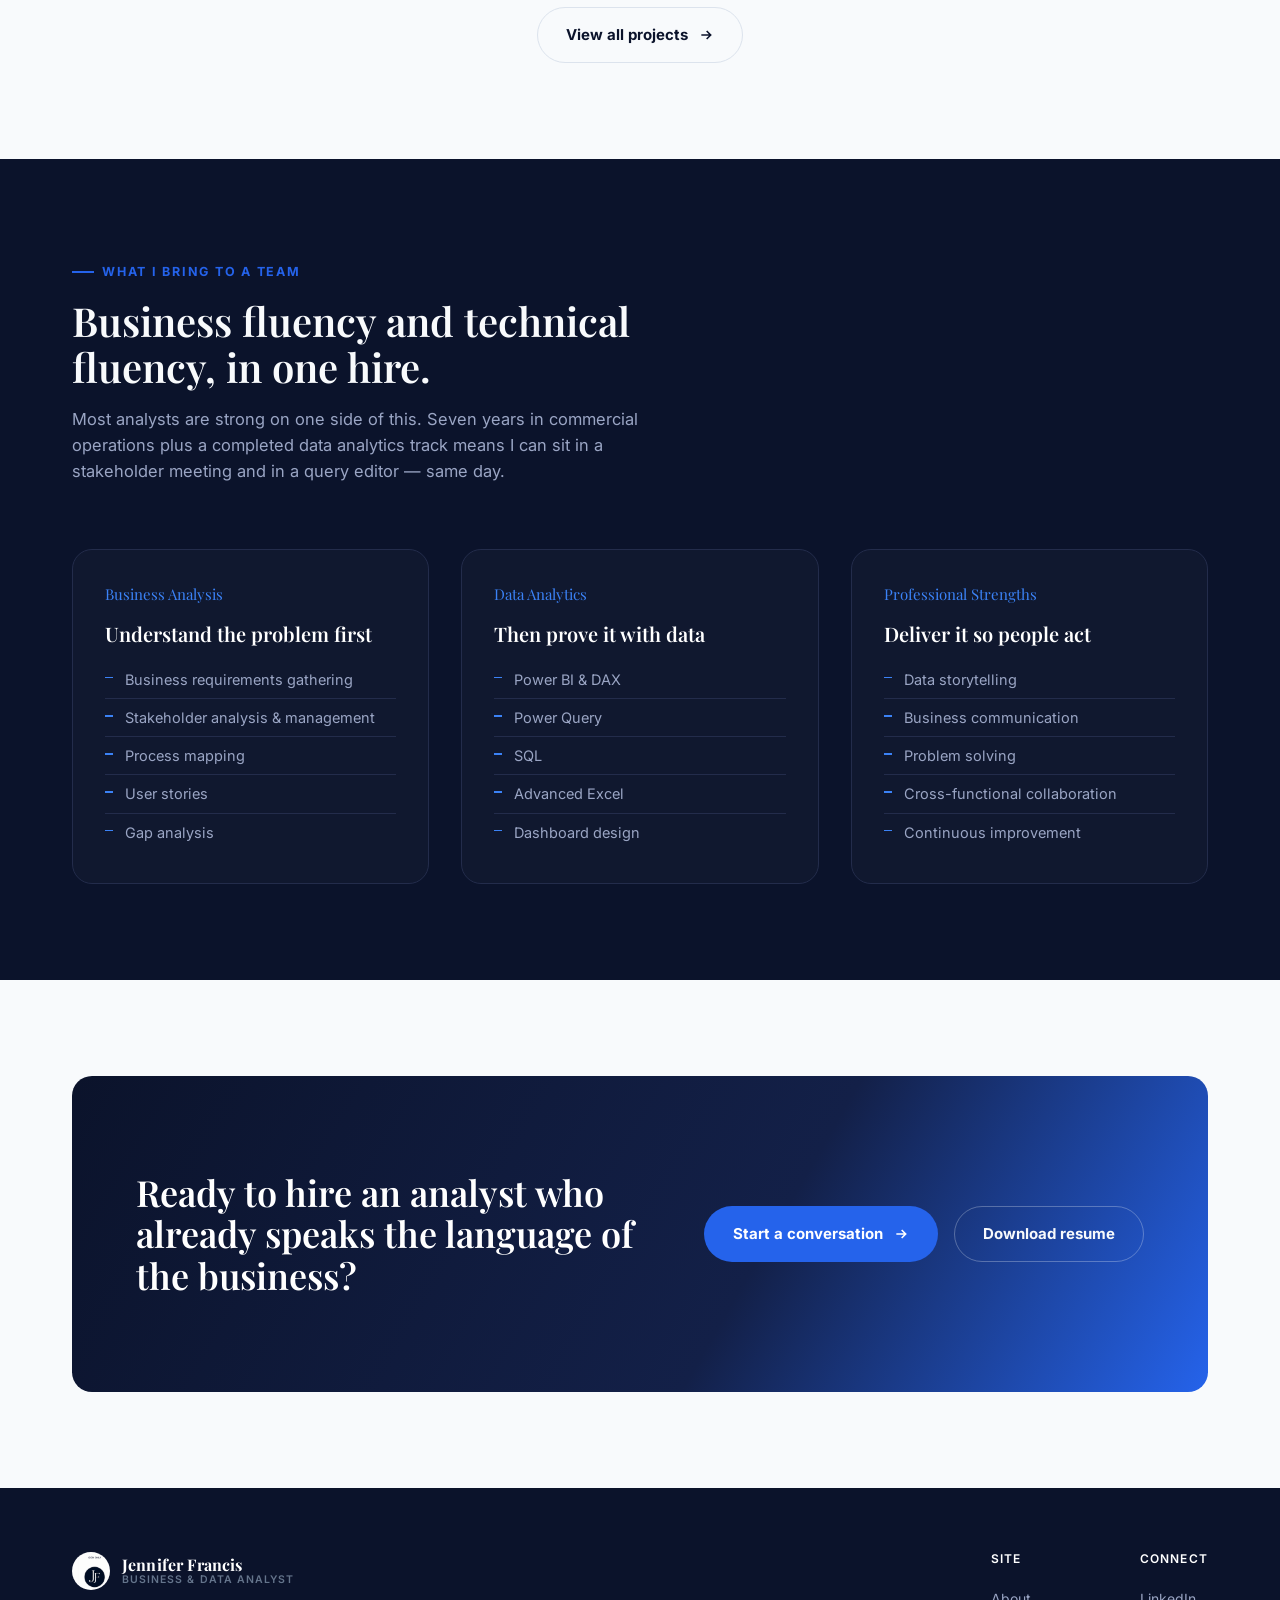
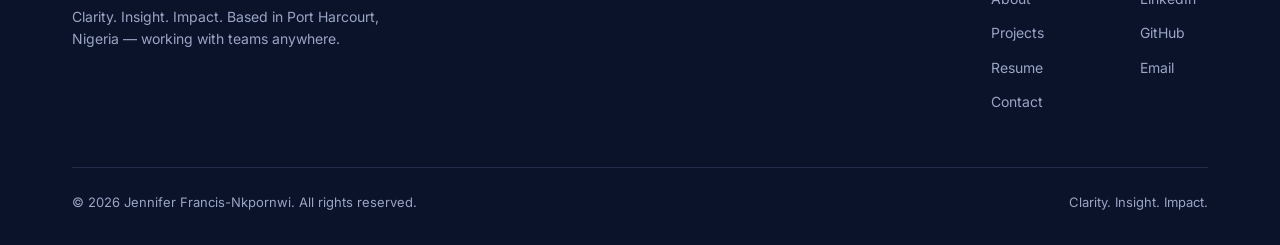
==== commit 18763aa1: "Add files via upload" ====
--- a/index.html
+++ b/index.html
@@ -46,7 +46,7 @@
       </div>
       <div class="hero-metric-row">
         <div class="hero-metric"><b><span data-count="7" data-suffix="+">7+</span></b><span>Years in business ops &amp; analysis</span></div>
-        <div class="hero-metric"><b><span data-count="7" data-suffix="">7</span></b><span>BA &amp; DA case studies, end to end</span></div>
+        <div class="hero-metric"><b><span data-count="8" data-suffix="">8</span></b><span>BA &amp; DA case studies, end to end</span></div>
         <div class="hero-metric"><b style="font-size:22px;">Excel · SQL · Power BI<br>BRDs · BPMN · Wireframes</b><span>Daily working toolkit</span></div>
       </div>
     </div>
@@ -91,6 +91,16 @@
           <div class="project-tags"><span class="tag">Power BI</span><span class="tag">Text Analytics</span><span class="tag">Featured</span></div>
           <h3>Women's Clothing E-Commerce Review Analysis</h3>
           <p>Mined 23,486 customer reviews to surface sentiment trends, recommendation behaviour, and product performance — then packaged the findings into a live Power BI dashboard a merchandising team could act on same-day.</p>
+          <span class="project-link">Read the case study <svg viewBox="0 0 24 24" fill="none" stroke="currentColor" stroke-width="2.4"><path d="M5 12h14M13 6l6 6-6 6"/></svg></span>
+        </div>
+      </a>
+
+      <a href="projects/customer-retention-sales-recovery.html" class="project-card reveal">
+        <div class="cover"><img src="images/customer_retention.png" alt="Customer Retention and Sales Recovery Analysis cover"></div>
+        <div class="project-body">
+          <div class="project-tags"><span class="tag">Excel</span><span class="tag">Power Query</span><span class="tag">New</span></div>
+          <h3>StrideWear Footwear: Customer Retention &amp; Sales Recovery</h3>
+          <p>Orders grew 8.4%, but 31 of 93 customer accounts had stopped or sharply cut ordering. Segmented every account and ranked where Q4 recovery effort should go first.</p>
           <span class="project-link">Read the case study <svg viewBox="0 0 24 24" fill="none" stroke="currentColor" stroke-width="2.4"><path d="M5 12h14M13 6l6 6-6 6"/></svg></span>
         </div>
       </a>
--- a/css/style.css
+++ b/css/style.css
@@ -379,6 +379,9 @@
 .resume-entry ul{ margin-top: var(--sp-3); }
 .resume-entry ul li{ font-size:15px; color: var(--text-soft); padding: 5px 0 5px 20px; position:relative; }
 .resume-entry ul li::before{ content:'—'; position:absolute; left:0; color: var(--azure); }
+.cert-link{ display:inline-flex; align-items:center; gap:6px; margin-top:10px; font-size:13.5px; font-weight:700; color: var(--azure); }
+.cert-link svg{ width:14px; height:14px; }
+.cert-link:hover{ text-decoration:underline; }
 .skill-pills{ display:flex; flex-wrap:wrap; gap:10px; }
 .skill-pill{ padding: 9px 16px; border-radius: var(--radius-s); background: var(--silver); font-size:14px; font-weight:600; }
 
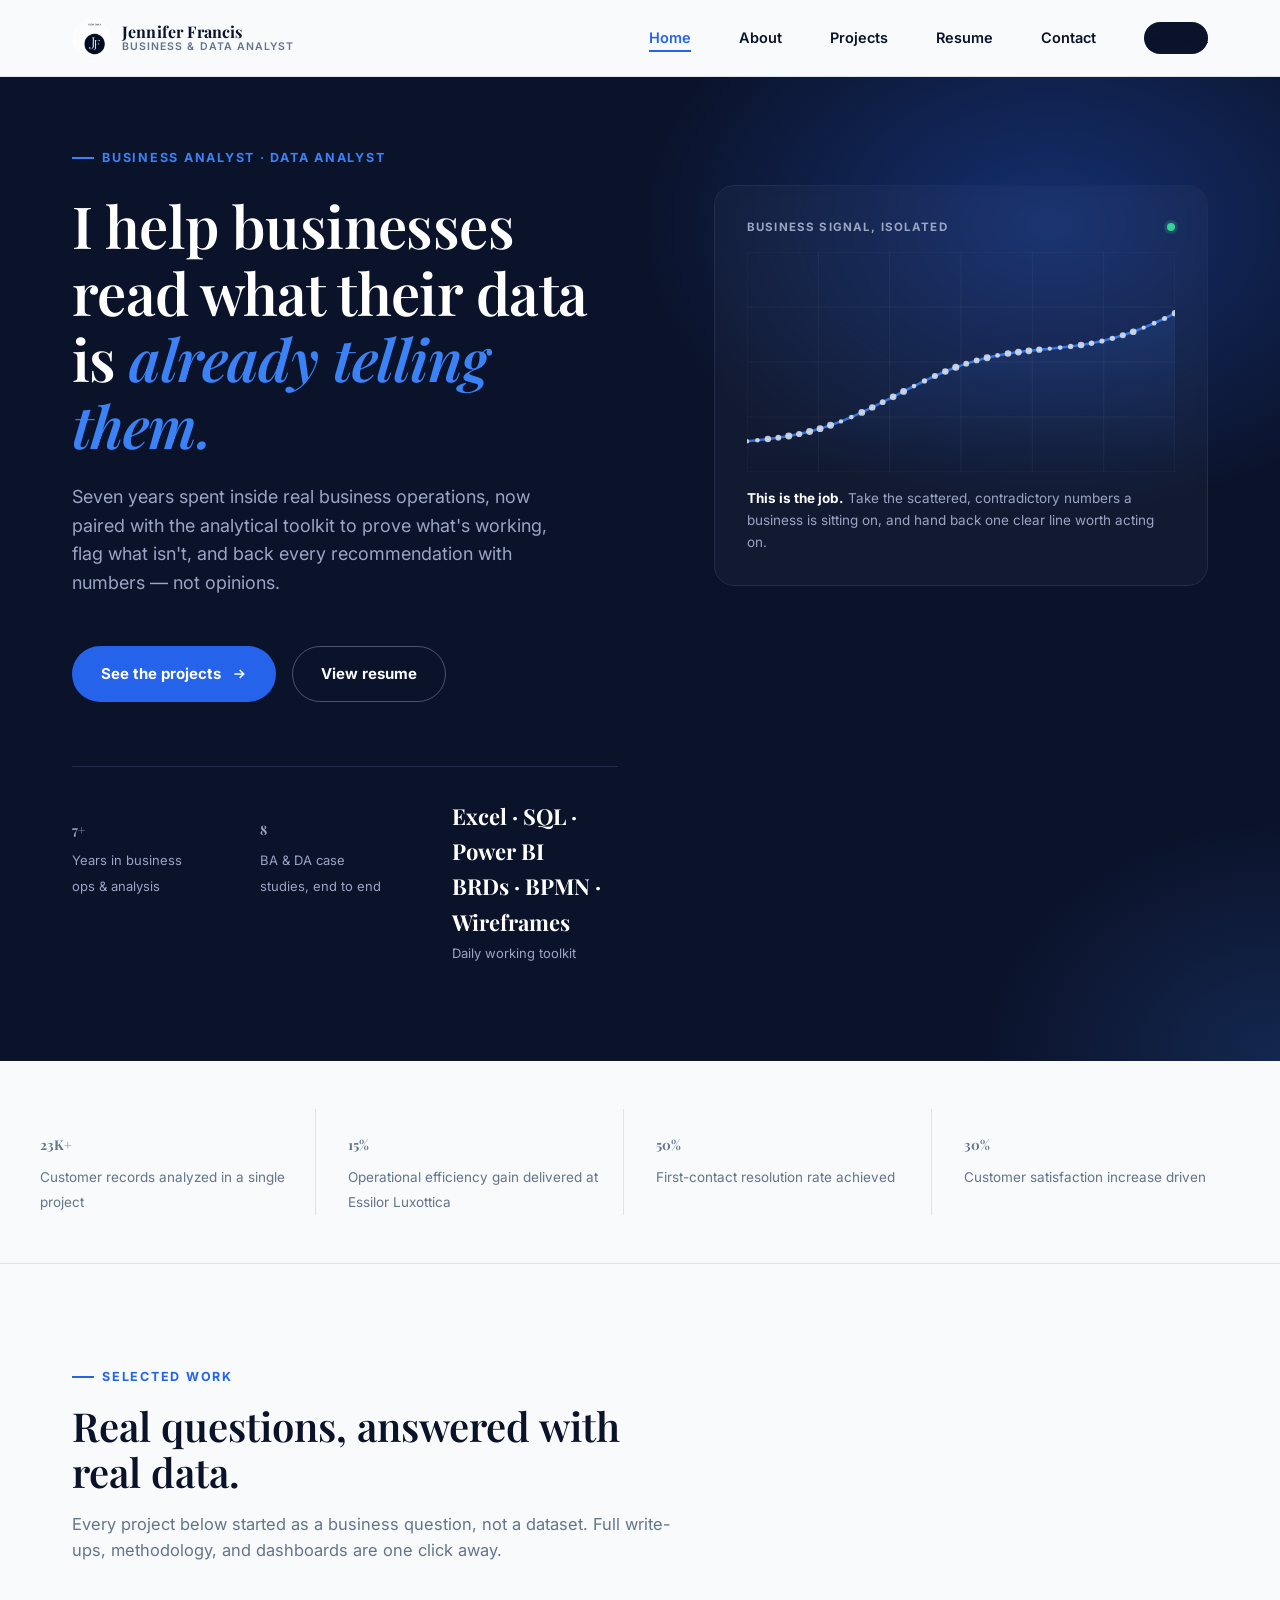
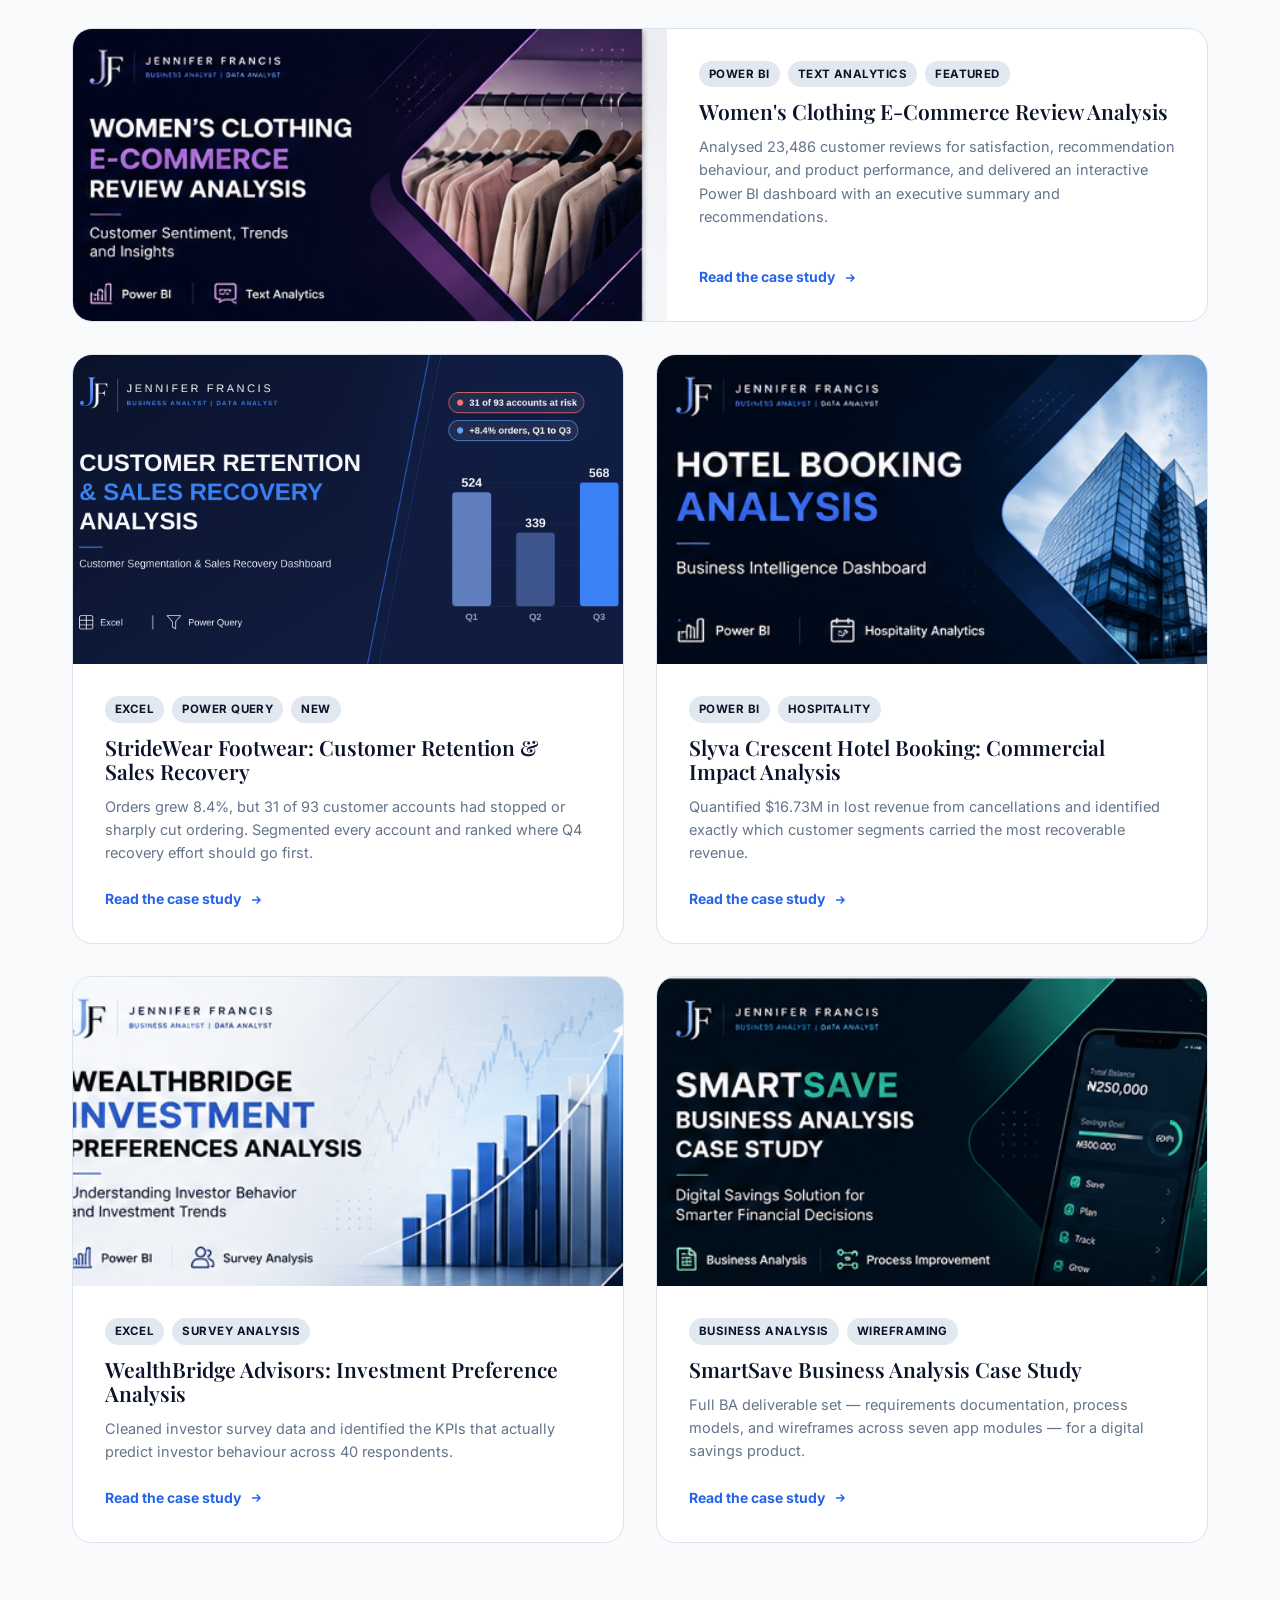
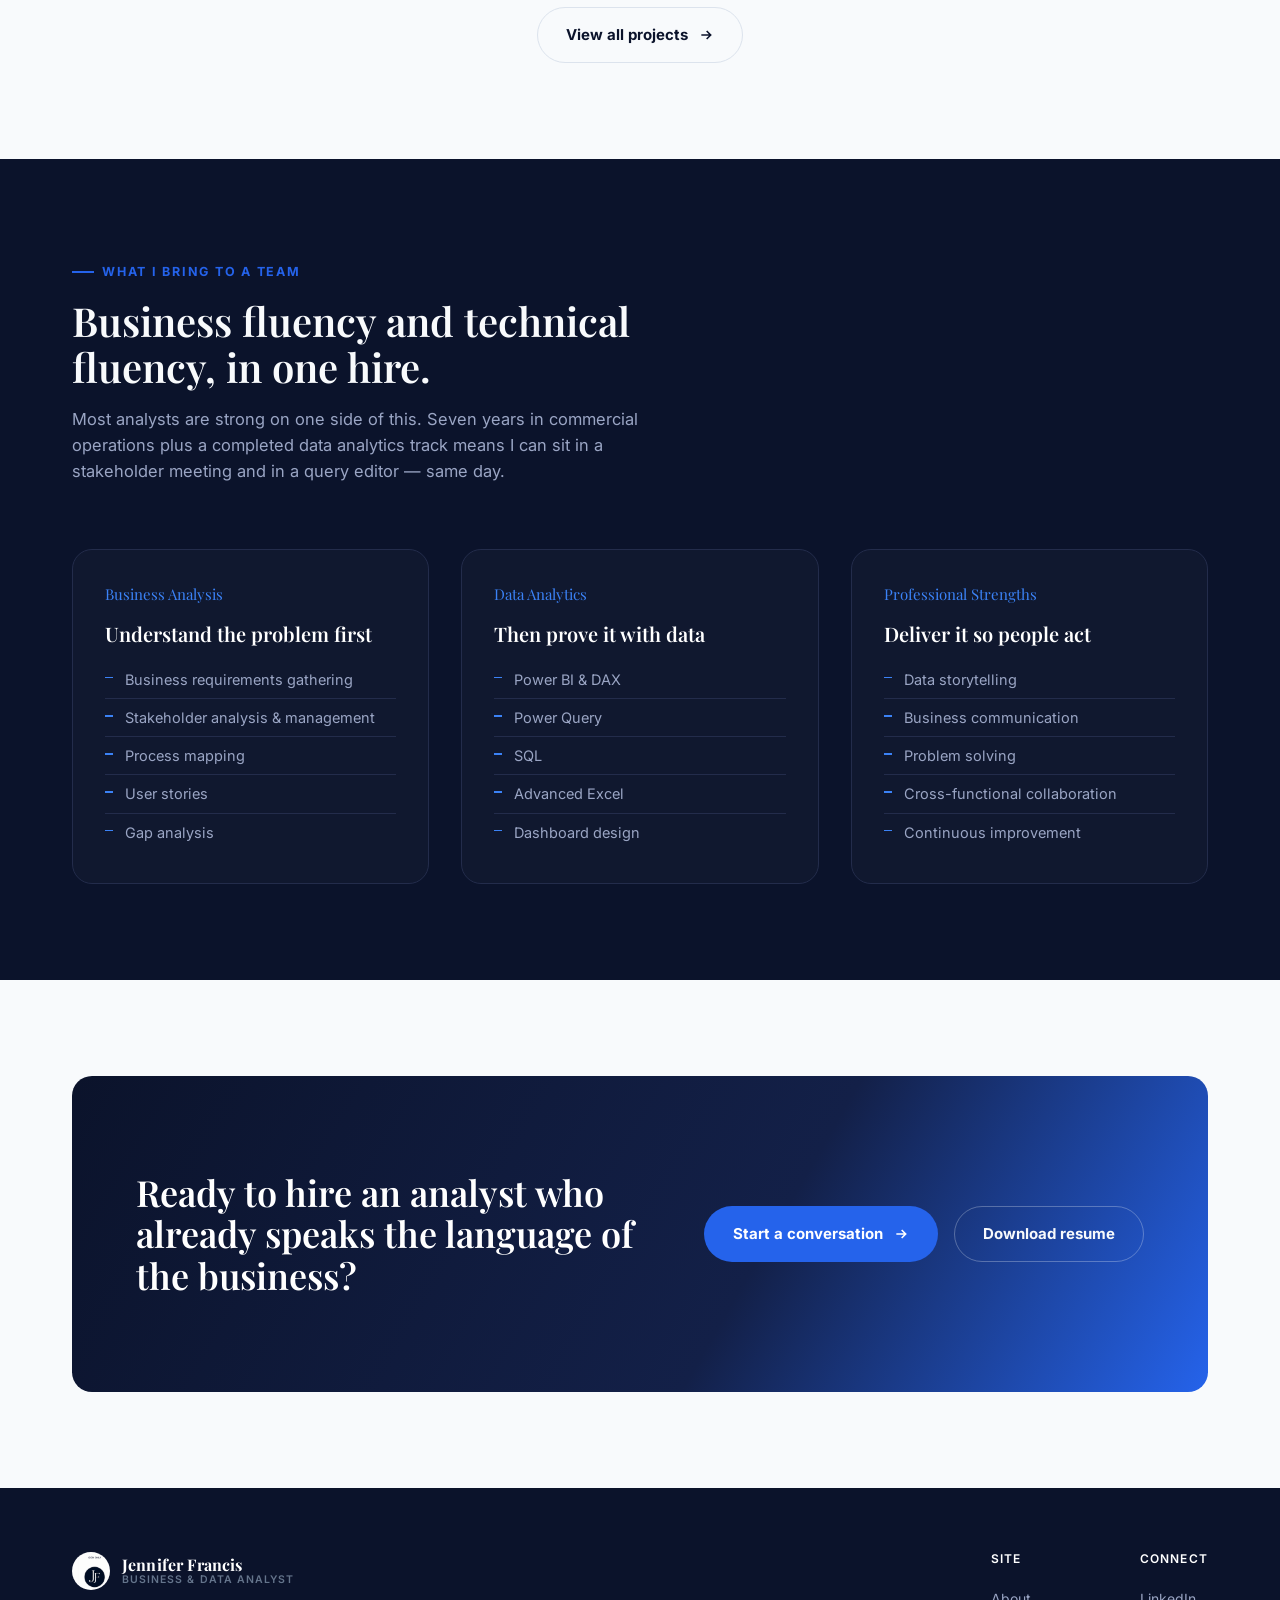
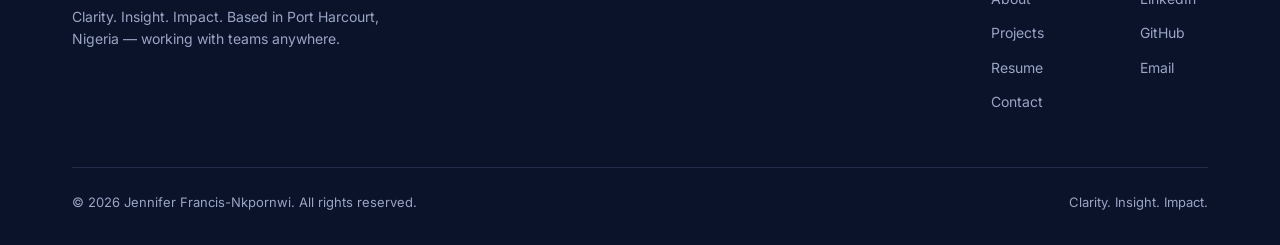
==== commit 1a1768e1: "Add files via upload" ====
--- a/index.html
+++ b/index.html
@@ -90,7 +90,7 @@
         <div class="project-body">
           <div class="project-tags"><span class="tag">Power BI</span><span class="tag">Text Analytics</span><span class="tag">Featured</span></div>
           <h3>Women's Clothing E-Commerce Review Analysis</h3>
-          <p>Mined 23,486 customer reviews to surface sentiment trends, recommendation behaviour, and product performance — then packaged the findings into a live Power BI dashboard a merchandising team could act on same-day.</p>
+          <p>Analysed 23,486 customer reviews for satisfaction, recommendation behaviour, and product performance, and delivered an interactive Power BI dashboard with an executive summary and recommendations.</p>
           <span class="project-link">Read the case study <svg viewBox="0 0 24 24" fill="none" stroke="currentColor" stroke-width="2.4"><path d="M5 12h14M13 6l6 6-6 6"/></svg></span>
         </div>
       </a>
